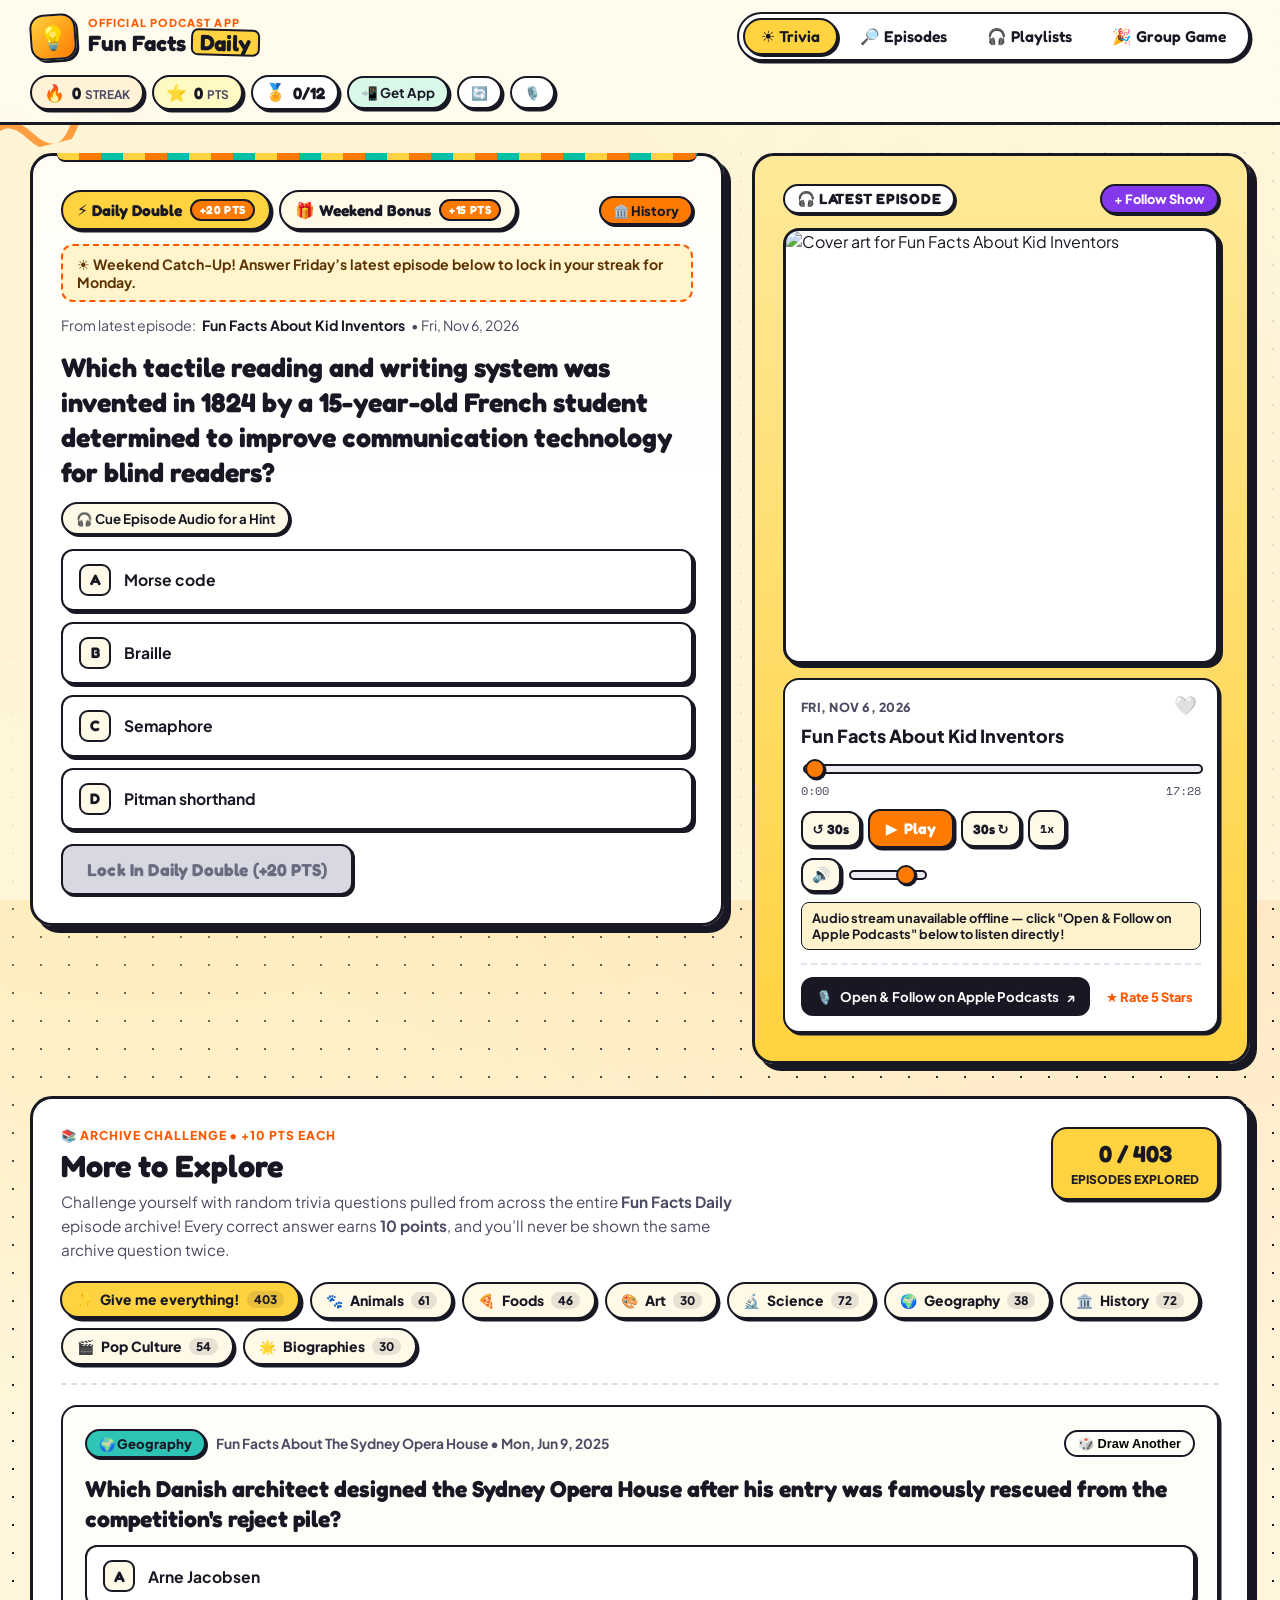
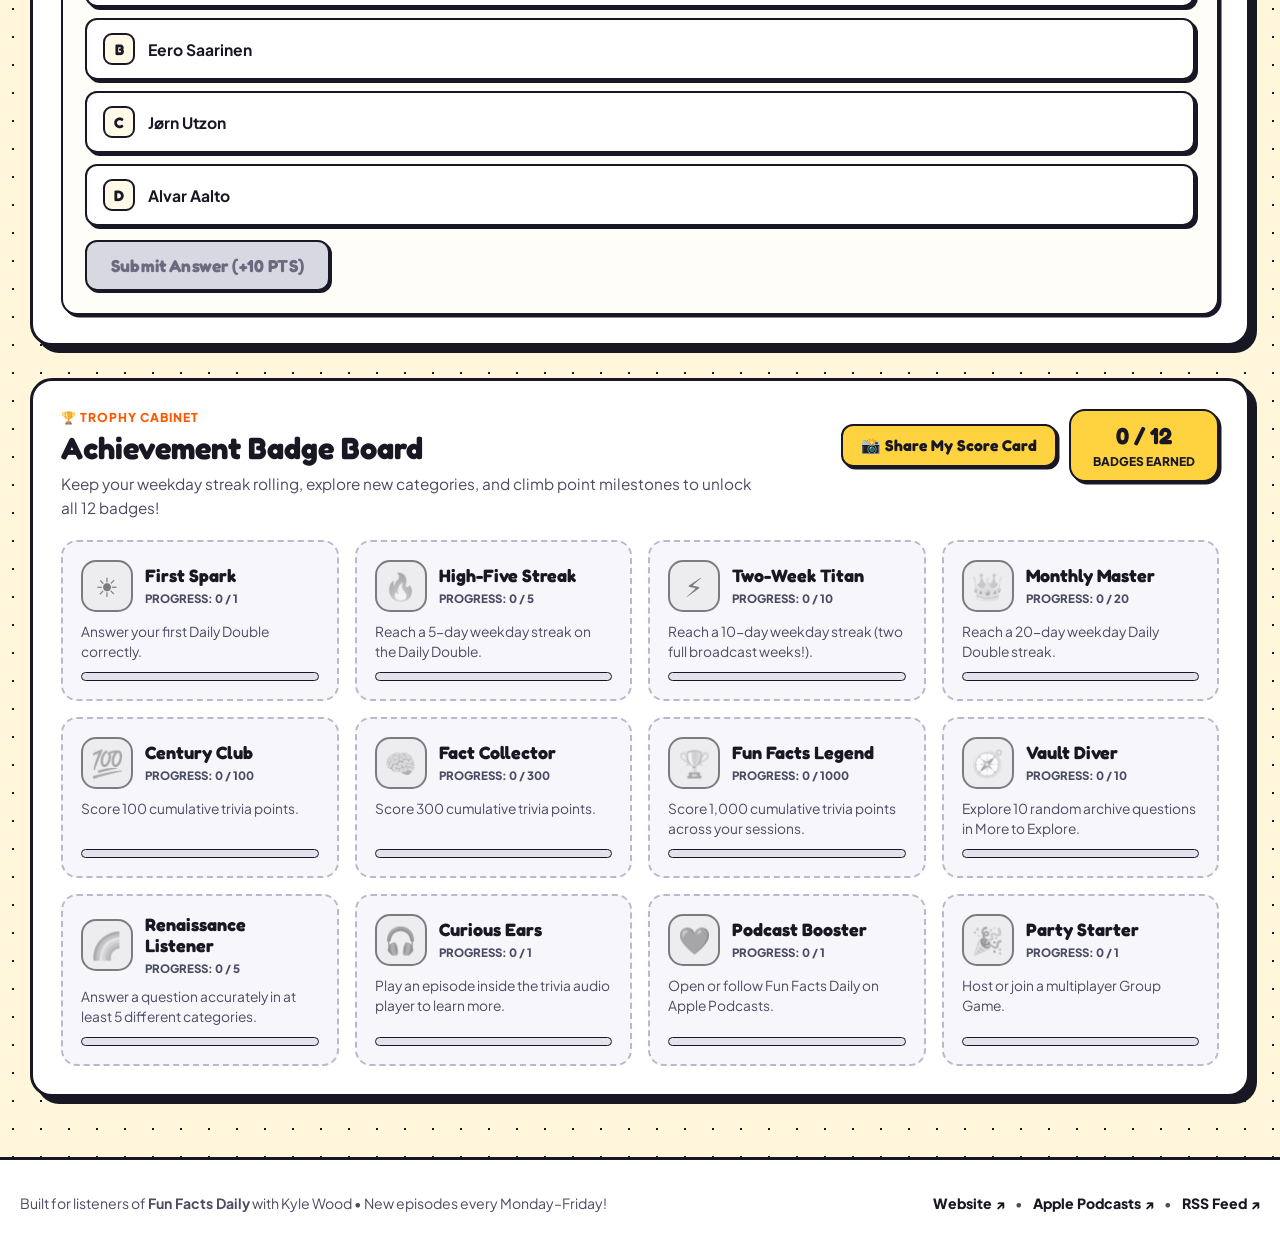
==== public/index.html @ 41176761 "Add files via upload" ====
<!DOCTYPE html>
<html lang="en">
<head>
  <meta charset="UTF-8" />
  <meta name="viewport" content="width=device-width, initial-scale=1.0" />
  <title>Fun Facts Daily — Podcast, Playlists &amp; Trivia Game</title>
  <meta
    name="description"
    content="Play the official Fun Facts Daily trivia game, search 400+ episodes, build custom playlists, share visual score cards, or host a live Group Game!"
  />
  <meta name="theme-color" content="#FFD23F" />
  <meta name="apple-mobile-web-app-capable" content="yes" />
  <meta name="apple-mobile-web-app-status-bar-style" content="default" />
  <meta name="apple-mobile-web-app-title" content="Fun Facts" />
  <link rel="manifest" href="./manifest.webmanifest" />
  <link rel="icon" type="image/svg+xml" href="./icons/icon.svg" />
  <link rel="apple-touch-icon" href="./icons/icon.svg" />
  <link rel="preconnect" href="https://fonts.googleapis.com" />
  <link rel="preconnect" href="https://fonts.gstatic.com" crossorigin />
  <link
    href="https://fonts.googleapis.com/css2?family=Fredoka:wght@500;600;700&family=Plus+Jakarta+Sans:wght@500;600;700;800&family=Space+Mono:wght@700&display=swap"
    rel="stylesheet"
  />
  <link rel="stylesheet" href="./css/styles.css" />
</head>
<body data-mode="solo">
  <!-- Optional Pop-Out Helper when embedded inside a Google Sites iframe -->
  <div class="embed-popout-bar" id="embed-popout-bar" hidden>
    <span>📱 Playing on iPhone/iPad? Open full-screen so your streaks &amp; playlists stay saved permanently!</span>
    <a href="./" target="_blank" rel="noopener" class="embed-popout-btn" id="embed-popout-link">
      ↗ Open Full-Screen App
    </a>
  </div>

  <!-- Decorative Memphis Geometric Background Layer -->
  <div class="memphis-bg" aria-hidden="true">
    <svg class="m-shape m-shape--squiggle" viewBox="0 0 180 48" fill="none">
      <path d="M6 34C22 10 38 10 54 34C70 58 86 58 102 34C118 10 134 10 150 34C160 48 168 48 174 34" stroke="currentColor" stroke-width="8" stroke-linecap="round"/>
    </svg>
    <svg class="m-shape m-shape--triangle" viewBox="0 0 90 80" fill="none">
      <polygon points="45,6 84,74 6,74" fill="currentColor" stroke="#181824" stroke-width="5" stroke-linejoin="round"/>
    </svg>
    <svg class="m-shape m-shape--donut" viewBox="0 0 90 90" fill="none">
      <circle cx="45" cy="45" r="30" stroke="currentColor" stroke-width="14"/>
      <circle cx="45" cy="45" r="37" stroke="#181824" stroke-width="3.5"/>
    </svg>
    <div class="m-shape m-shape--dots"></div>
  </div>

  <!-- Confetti Canvas & Celebration Toast Stack -->
  <canvas id="confetti-canvas" aria-hidden="true"></canvas>
  <div id="toast-stack" class="toast-stack" aria-live="polite"></div>

  <!-- Top Navigation & Persistent Stats Header -->
  <header class="site-header">
    <div class="header-inner">
      <a href="#top" class="brand-logo" id="brand-home-link">
        <div class="brand-badge" aria-hidden="true">💡</div>
        <div class="brand-copy">
          <span class="brand-eyebrow">OFFICIAL PODCAST APP</span>
          <span class="brand-title">Fun Facts <span class="brand-highlight">Daily</span></span>
        </div>
      </a>

      <nav class="mode-switcher" aria-label="App Sections">
        <button type="button" class="mode-btn is-active" id="btn-mode-solo" data-switch-mode="solo">
          ☀️ Trivia
        </button>
        <button type="button" class="mode-btn" id="btn-mode-episodes" data-switch-mode="episodes">
          🔎 Episodes
        </button>
        <button type="button" class="mode-btn" id="btn-mode-playlists" data-switch-mode="playlists">
          🎧 Playlists <span class="nav-mini-count" id="nav-playlist-count" hidden>0</span>
        </button>
        <button type="button" class="mode-btn" id="btn-mode-group" data-switch-mode="group">
          🎉 Group Game
        </button>
      </nav>

      <div class="stats-toolbar">
        <div class="stat-pill stat-pill--streak" id="streak-pill" title="Weekday-safe Daily Double streak (Fri → Mon keeps your streak alive!)">
          <span class="stat-icon" aria-hidden="true">🔥</span>
          <div class="stat-text">
            <span class="stat-val" id="header-streak-val">0</span>
            <span class="stat-lbl hide-sm">Streak</span>
          </div>
        </div>

        <div class="stat-pill stat-pill--score" id="score-pill" title="Cumulative score across all days">
          <span class="stat-icon" aria-hidden="true">⭐</span>
          <div class="stat-text">
            <span class="stat-val" id="header-score-val">0</span>
            <span class="stat-lbl hide-sm">Pts</span>
          </div>
        </div>

        <button type="button" class="stat-pill stat-pill--badges" id="badges-pill" title="View Achievement Badge Board">
          <span class="stat-icon" aria-hidden="true">🏅</span>
          <div class="stat-text">
            <span class="stat-val" id="header-badges-val">0/12</span>
          </div>
        </button>

        <button type="button" class="icon-action-btn icon-action-btn--install" id="btn-install-app" title="Install Fun Facts Daily on your phone or computer">
          📲 <span class="hide-sm">Get App</span>
        </button>

        <button type="button" class="icon-action-btn" id="btn-open-sync" title="Save or transfer your streak, playlists &amp; points across devices">
          🔄
        </button>

        <button type="button" class="icon-action-btn" id="btn-open-studio" title="Host Studio: Inspect &amp; edit episode questions">
          🎙️
        </button>
      </div>
    </div>
  </header>

  <main id="top" class="page-container">
    <!-- ==========================================
         TAB 1: SOLO TRIVIA MODE
         ========================================== -->
    <div id="solo-view" class="view-section">
      <!-- Top Hero Split: Daily Double (Left) + Latest Episode Player (Right) -->
      <section class="hero-grid" aria-label="Daily Double and Latest Episode">
        <!-- LEFT PANE: DAILY DOUBLE -->
        <article class="memphis-card hero-daily-card" id="daily-double-card">
          <div class="card-top-bar">
            <div class="daily-tabs" id="daily-mode-tabs">
              <button type="button" class="daily-tab is-active" id="tab-daily-main">
                ⚡ Daily Double <span class="pts-pill">+20 PTS</span>
              </button>
              <button type="button" class="daily-tab" id="tab-weekend-vault" hidden>
                🎁 Weekend Bonus <span class="pts-pill">+15 PTS</span>
              </button>
            </div>
            <span class="category-tag" id="daily-category-tag">Loading…</span>
          </div>

          <div class="streak-banner" id="daily-streak-banner">
            <span id="daily-streak-msg">New episodes Mon–Fri! Answer correctly to build your streak.</span>
          </div>

          <div class="ep-source-line">
            <span>From latest episode:</span>
            <strong id="daily-ep-title">Loading latest episode…</strong>
            <span class="ep-date-dot" id="daily-ep-date"></span>
          </div>

          <h1 class="trivia-question" id="daily-question-text">
            Loading today’s Daily Double question…
          </h1>

          <div class="hint-row" id="daily-hint-row">
            <button type="button" class="chip-link-btn" id="btn-daily-cue-hint">
              🎧 Cue Episode Audio for a Hint
            </button>
          </div>

          <form id="daily-form" class="options-form">
            <div class="options-list" id="daily-options-list" role="radiogroup" aria-labelledby="daily-question-text"></div>
            <div class="submit-row" id="daily-submit-row">
              <button type="submit" class="primary-cta-btn" id="btn-daily-submit" disabled>
                Lock In Answer
              </button>
            </div>
          </form>

          <!-- Post-Answer Explanation Box -->
          <div class="answer-reveal-box" id="daily-reveal-box" hidden>
            <div class="reveal-banner" id="daily-reveal-banner"></div>
            <p class="reveal-correct-line" id="daily-correct-line"></p>
            <p class="reveal-explanation" id="daily-explanation-text"></p>
            <div class="reveal-actions">
              <button type="button" class="secondary-cta-btn" id="btn-share-daily">
                📸 Share Score Card
              </button>
              <button type="button" class="chip-link-btn" id="btn-play-daily-answer">
                ▶ Hear This Part in the Episode
              </button>
              <button type="button" class="chip-link-btn" id="btn-add-daily-playlist">
                ➕ Save Episode to Playlist
              </button>
              <button type="button" class="secondary-cta-btn" id="btn-try-weekend-bonus" hidden>
                🎁 Play Weekend Bonus (+15 PTS) →
              </button>
            </div>
          </div>
        </article>

        <!-- RIGHT PANE: LATEST EPISODE & CUSTOM AUDIO PLAYER -->
        <aside class="memphis-card hero-player-card" aria-label="Latest Podcast Episode Player">
          <div class="player-pane-header">
            <span class="pane-kicker">🎧 LATEST EPISODE</span>
            <a
              href="https://podcasts.apple.com/us/podcast/fun-facts-daily/id1810507693"
              target="_blank"
              rel="noopener noreferrer"
              class="apple-mini-badge"
              id="top-follow-apple-link"
            >
              + Follow Show
            </a>
          </div>
          <div id="hero-player-mount"></div>
        </aside>
      </section>

      <!-- MIDDLE SECTION: MORE TO EXPLORE (RANDOMIZED ARCHIVES) -->
      <section class="explore-section memphis-card" id="explore-section" aria-labelledby="explore-heading">
        <div class="section-header-row">
          <div>
            <div class="section-eyebrow">📚 ARCHIVE CHALLENGE • +10 PTS EACH</div>
            <h2 class="section-title" id="explore-heading">More to Explore</h2>
            <p class="section-subtitle">
              Challenge yourself with random trivia questions pulled from across the entire
              <strong>Fun Facts Daily</strong> episode archive! Every correct answer earns
              <strong>10 points</strong>, and you’ll never be shown the same archive question twice.
            </p>
          </div>
          <div class="explore-progress-box">
            <span class="explore-count-big" id="explore-progress-count">0 / 0</span>
            <span class="explore-count-lbl">Episodes Explored</span>
          </div>
        </div>

        <!-- Category Filter Bar (Defaults to "Give me everything!") -->
        <div class="category-filter-bar" id="archive-category-bar" role="toolbar" aria-label="Filter archive questions by topic"></div>

        <!-- Archive Question Play Area -->
        <div class="archive-stage" id="archive-stage">
          <div class="archive-card-meta">
            <span class="category-tag" id="archive-category-tag">Topic</span>
            <span class="archive-ep-origin" id="archive-ep-origin">Episode Archive</span>
            <button type="button" class="text-shuffle-btn" id="btn-archive-shuffle" title="Draw a different unseen question">
              🎲 Draw Another
            </button>
          </div>

          <h3 class="trivia-question trivia-question--archive" id="archive-question-text">
            Loading archive trivia…
          </h3>

          <form id="archive-form" class="options-form">
            <div class="options-list" id="archive-options-list" role="radiogroup" aria-labelledby="archive-question-text"></div>
            <div class="submit-row" id="archive-submit-row">
              <button type="submit" class="primary-cta-btn" id="btn-archive-submit" disabled>
                Submit Answer (+10 PTS)
              </button>
            </div>
          </form>

          <!-- Post-Answer Explanation + Cued Episode Player -->
          <div class="answer-reveal-box" id="archive-reveal-box" hidden>
            <div class="reveal-banner" id="archive-reveal-banner"></div>
            <p class="reveal-correct-line" id="archive-correct-line"></p>
            <p class="reveal-explanation" id="archive-explanation-text"></p>

            <div class="archive-listen-callout">
              <div class="listen-callout-header">
                <span class="listen-spark">🎧</span>
                <div>
                  <strong>Want to learn even more? Listen to the episode!</strong>
                  <p id="archive-cue-note">
                    We’ve cued the player right to the section where this trivia answer is explained.
                  </p>
                </div>
              </div>
              <div id="archive-player-mount"></div>
            </div>

            <div class="reveal-actions reveal-actions--next">
              <button type="button" class="chip-link-btn" id="btn-add-archive-playlist">
                ➕ Save Episode to Playlist
              </button>
              <button type="button" class="primary-cta-btn" id="btn-next-archive">
                Next Random Question →
              </button>
            </div>
          </div>
        </div>

        <!-- Category Completed State -->
        <div class="archive-complete-box" id="archive-complete-box" hidden>
          <div class="complete-emoji">🎉</div>
          <h3 id="archive-complete-title">You explored every question in this topic!</h3>
          <p id="archive-complete-desc">Switch back to "Give me everything!" or pick another category to keep racking up points.</p>
          <div class="reveal-actions" style="justify-content:center">
            <button type="button" class="primary-cta-btn" id="btn-reset-filter-all">
              ✨ Give Me Everything!
            </button>
          </div>
        </div>
      </section>

      <!-- BOTTOM SECTION: ACHIEVEMENT BADGE BOARD -->
      <section class="badges-section memphis-card" id="badges-section" aria-labelledby="badges-heading">
        <div class="section-header-row">
          <div>
            <div class="section-eyebrow">🏆 TROPHY CABINET</div>
            <h2 class="section-title" id="badges-heading">Achievement Badge Board</h2>
            <p class="section-subtitle">
              Keep your weekday streak rolling, explore new categories, and climb point milestones to unlock all 12 badges!
            </p>
          </div>
          <div class="badge-header-actions">
            <button type="button" class="secondary-cta-btn" id="btn-share-overall-card">
              📸 Share My Score Card
            </button>
            <div class="explore-progress-box">
              <span class="explore-count-big" id="badges-unlocked-summary">0 / 12</span>
              <span class="explore-count-lbl">Badges Earned</span>
            </div>
          </div>
        </div>

        <div class="badges-grid" id="badges-grid"></div>
      </section>
    </div>

    <!-- ==========================================
         TAB 2: EPISODE SEARCH & DISCOVERY HUB
         ========================================== -->
    <div id="episodes-view" class="view-section" hidden>
      <!-- Active Library Audio Player -->
      <section class="memphis-card library-player-banner">
        <div class="player-pane-header">
          <span class="pane-kicker">📻 EPISODE PLAYER</span>
          <button type="button" class="chip-link-btn" id="btn-surprise-episode">
            🎲 Play a Surprise Episode!
          </button>
        </div>
        <div id="library-player-mount"></div>
      </section>

      <!-- Search & Filter Controls -->
      <section class="memphis-card" aria-labelledby="episodes-hub-heading">
        <div class="section-header-row">
          <div>
            <div class="section-eyebrow">🔎 FULL PODCAST CATALOG</div>
            <h2 class="section-title" id="episodes-hub-heading">Find &amp; Listen to Episodes</h2>
            <p class="section-subtitle">
              Search over 400 episodes by keyword, filter by favorite topics, heart episodes you love, build playlists, or jump straight to an episode’s trivia challenge!
            </p>
          </div>
          <div class="explore-progress-box">
            <span class="explore-count-big" id="episodes-match-count">404</span>
            <span class="explore-count-lbl">Matching Episodes</span>
          </div>
        </div>

        <div class="episodes-search-controls">
          <input
            type="search"
            id="episodes-search-input"
            class="memphis-input"
            placeholder="Search episodes (e.g. Sharks, Pizza, Space, Da Vinci, Bears, Inventors)…"
            aria-label="Search episodes"
          />
          <select id="episodes-sort-select" class="memphis-input episodes-sort-select" aria-label="Sort episodes">
            <option value="newest">Newest First</option>
            <option value="oldest">Oldest First</option>
            <option value="shortest">Shortest First</option>
          </select>
        </div>

        <div class="episodes-status-bar" id="episodes-status-bar">
          <button type="button" class="seg-pill is-active" data-ep-status="all">📚 All Episodes</button>
          <button type="button" class="seg-pill" data-ep-status="favorites">❤️ Favorites</button>
          <button type="button" class="seg-pill" data-ep-status="unheard">✨ Unheard</button>
          <button type="button" class="seg-pill" data-ep-status="listened">✓ Listened</button>
        </div>

        <div class="category-filter-bar" id="episodes-category-bar" role="toolbar" aria-label="Filter episodes by topic"></div>

        <div class="episodes-catalog-grid" id="episodes-catalog-grid"></div>

        <div class="reveal-actions" style="justify-content:center;margin-top:22px" id="episodes-load-more-wrap">
          <button type="button" class="secondary-cta-btn" id="btn-episodes-load-more">
            Load More Episodes ↓
          </button>
        </div>
      </section>
    </div>

    <!-- ==========================================
         TAB 3: FAVORITES & CUSTOM PLAYLISTS
         ========================================== -->
    <div id="playlists-view" class="view-section" hidden>
      <div class="playlists-layout">
        <!-- Left Sidebar: My Collections + Create Playlist -->
        <aside class="memphis-card playlists-sidebar">
          <div class="section-eyebrow">🎧 YOUR COLLECTIONS</div>
          <h2 class="section-title" style="font-size:1.55rem">My Playlists</h2>
          <p class="section-subtitle" style="margin-bottom:16px">
            Build road-trip mixes, classroom packs, or bedtime queues—and play them back-to-back automatically!
          </p>

          <div class="playlist-selector-list" id="playlist-selector-list"></div>

          <hr class="memphis-divider" />

          <form id="create-playlist-form" class="group-form" style="margin-top:0">
            <label class="field-label" for="new-playlist-name">Create a New Playlist</label>
            <input
              type="text"
              id="new-playlist-name"
              class="memphis-input"
              placeholder="e.g. Family Road Trip, Kids Science…"
              maxlength="38"
              required
            />
            <div class="playlist-icon-row" id="new-playlist-icons"></div>
            <button type="submit" class="primary-cta-btn primary-cta-btn--full">
              ➕ Create Playlist
            </button>
          </form>

          <hr class="memphis-divider" />

          <span class="field-label" style="margin-bottom:8px">⚡ 1-Click Starter Packs</span>
          <div class="starter-packs-col">
            <button type="button" class="chip-link-btn" data-starter-pack="Animals">🐾 5 Animal Favorites</button>
            <button type="button" class="chip-link-btn" data-starter-pack="Science">🔬 5 Science Wonders</button>
            <button type="button" class="chip-link-btn" data-starter-pack="History">🏛️ 5 History Gems</button>
          </div>
        </aside>

        <!-- Right Stage: Active Playlist Queue & Continuous Player -->
        <section class="memphis-card playlists-main-stage">
          <div class="playlist-stage-header" id="playlist-stage-header"></div>

          <div class="playlist-player-box" id="playlist-player-box">
            <div id="playlist-player-mount"></div>
          </div>

          <div class="playlist-tracks-list" id="playlist-tracks-list"></div>
        </section>
      </div>
    </div>

    <!-- ==========================================
         TAB 4: GROUP GAME MODE (KAHOOT + SELF-PACED)
         ========================================== -->
    <div id="group-view" class="view-section" hidden>
      <!-- 1) GROUP ENTRY HUB -->
      <section class="group-hub-grid" id="group-screen-entry">
        <!-- Player Join Card -->
        <div class="memphis-card group-entry-card">
          <div class="section-eyebrow">📱 PLAYER CONTROLLER</div>
          <h2 class="section-title">Join a Group Game</h2>
          <p class="section-subtitle">
            Enter your host’s game code, pick a fun avatar, and compete for the top spot on the scoreboard!
          </p>

          <form id="group-join-form" class="group-form">
            <label class="field-label" for="join-code-input">Game Code</label>
            <input
              type="text"
              id="join-code-input"
              class="memphis-input memphis-input--code"
              placeholder="E.G. K7M4P9"
              maxlength="10"
              autocomplete="off"
              required
            />

            <label class="field-label" for="join-name-input">Your Display Name</label>
            <input
              type="text"
              id="join-name-input"
              class="memphis-input"
              placeholder="Enter your nickname…"
              maxlength="22"
              required
            />

            <span class="field-label">Choose Your Avatar</span>
            <div class="avatar-picker-grid" id="join-avatar-grid" role="radiogroup" aria-label="Choose an avatar"></div>

            <div class="form-error-msg" id="join-error-msg" hidden></div>

            <button type="submit" class="primary-cta-btn primary-cta-btn--full">
              🚀 Join Game Room
            </button>
          </form>
        </div>

        <!-- Host Launch Card -->
        <div class="memphis-card group-entry-card group-entry-card--host">
          <div class="section-eyebrow">🎙️ GAME HOST</div>
          <h2 class="section-title">Host a Group Game</h2>
          <p class="section-subtitle">
            Run a live Kahoot-style trivia night on a shared screen, or create a 1-day or 1-week challenge code with an instant QR code for classrooms, friends, or family!
          </p>

          <ul class="host-perks-list">
            <li>🎯 Choose your favorite topics &amp; number of questions</li>
            <li>🔑 Pick a custom unique code or generate a 6-digit code</li>
            <li>📲 Instant scannable QR code for phones &amp; tablets</li>
            <li>⏱️ Active for 1 Hour, 1 Day, or 1 Week (auto-expires for reuse!)</li>
          </ul>

          <button type="button" class="primary-cta-btn primary-cta-btn--full" id="btn-go-host-setup">
            ✨ Set Up a Game as Host →
          </button>
        </div>
      </section>

      <!-- 2) HOST CONFIGURATION SCREEN -->
      <section class="memphis-card group-setup-card" id="group-screen-host-setup" hidden>
        <div class="setup-top-row">
          <div>
            <div class="section-eyebrow">🎛️ HOST GAME BUILDER</div>
            <h2 class="section-title">Configure Your Group Game</h2>
          </div>
          <button type="button" class="secondary-cta-btn" data-group-back="entry">
            ← Back
          </button>
        </div>

        <form id="host-create-form" class="host-setup-grid">
          <div class="setup-block">
            <h3 class="setup-step-title">1. Narrow Question Topics</h3>
            <p class="setup-step-hint">Leave "All Topics" active or select specific focus areas (<span id="host-pool-count">404</span> matching questions available).</p>
            <div class="host-topics-grid" id="host-topics-grid"></div>

            <label class="field-label" for="host-qcount-pills" style="margin-top:1rem">Number of Questions</label>
            <div class="segmented-pills" id="host-qcount-pills">
              <button type="button" class="seg-pill" data-qcount="5">5 Quick</button>
              <button type="button" class="seg-pill is-active" data-qcount="10">10 Classic</button>
              <button type="button" class="seg-pill" data-qcount="15">15 Deep</button>
              <button type="button" class="seg-pill" data-qcount="20">20 Marathon</button>
            </div>
          </div>

          <div class="setup-block">
            <h3 class="setup-step-title">2. Pacing &amp; Code Expiration</h3>

            <span class="field-label">How will players play?</span>
            <div class="pacing-cards" id="host-pacing-cards">
              <button type="button" class="pacing-option is-active" data-pacing="live">
                <strong>📺 Live Kahoot Style</strong>
                <span>Host controls each question on a shared screen while players answer on their devices.</span>
              </button>
              <button type="button" class="pacing-option" data-pacing="self_paced">
                <strong>🏁 Self-Paced Leaderboard</strong>
                <span>Players complete your question set anytime before the code expires—ideal for 1-day or 1-week codes!</span>
              </button>
            </div>

            <label class="checkbox-row" id="host-speed-timer-wrap">
              <input type="checkbox" id="host-speed-timer" checked />
              <span>Award speed bonus points (up to +50 pts for fast answers in Live Mode)</span>
            </label>

            <span class="field-label" style="margin-top:1rem">Keep Game Code Active For</span>
            <div class="segmented-pills" id="host-duration-pills">
              <button type="button" class="seg-pill is-active" data-duration="1h">1 Hour</button>
              <button type="button" class="seg-pill" data-duration="1d">1 Day</button>
              <button type="button" class="seg-pill" data-duration="1w">1 Week</button>
            </div>
            <p class="setup-micro-note">
              Once this time expires, the code automatically deactivates so another host can reuse it on another day.
            </p>

            <h3 class="setup-step-title" style="margin-top:1.25rem">3. Unique Game Code</h3>
            <div class="code-builder-row">
              <input
                type="text"
                id="host-code-input"
                class="memphis-input memphis-input--code"
                maxlength="8"
                autocomplete="off"
                required
              />
              <button type="button" class="secondary-cta-btn" id="btn-random-code">
                🎲 Random 6-Char
              </button>
            </div>
            <div class="code-validation-status" id="host-code-status">Checking code availability…</div>

            <div class="form-error-msg" id="host-create-error" hidden></div>

            <button type="submit" class="primary-cta-btn primary-cta-btn--full" id="btn-launch-room" style="margin-top:1rem">
              🎉 Launch Game &amp; Generate QR Code
            </button>
          </div>
        </form>
      </section>

      <!-- 3) HOST LIVE ROOM / LOBBY / KAHOOT SCREEN -->
      <section class="memphis-card group-room-card" id="group-screen-host-room" hidden>
        <div class="room-topbar">
          <div class="room-code-cluster">
            <span class="room-lbl">GAME CODE:</span>
            <span class="room-code-badge" id="host-room-code-display">------</span>
            <span class="room-expiry-pill" id="host-room-expiry">1h left</span>
          </div>
          <div class="room-top-actions">
            <button type="button" class="chip-link-btn" id="btn-copy-join-link">
              🔗 Copy Join Link
            </button>
            <button type="button" class="chip-link-btn" id="btn-open-test-player" title="Open a player view in a new tab to test multiplayer right away">
              📱 Open Player Window
            </button>
            <button type="button" class="chip-link-btn chip-link-btn--danger" id="btn-end-host-room">
              ✕ End Game
            </button>
          </div>
        </div>

        <div id="host-stage-mount"></div>
      </section>

      <!-- 4) PLAYER DEVICE CONTROLLER SCREEN -->
      <section class="memphis-card group-room-card" id="group-screen-player-room" hidden>
        <div class="room-topbar">
          <div class="player-identity-pill" id="player-identity-pill"></div>
          <div class="room-top-actions">
            <span class="room-code-badge room-code-badge--sm" id="player-room-code-display">------</span>
            <span class="pts-pill" id="player-score-pill">0 PTS</span>
            <button type="button" class="chip-link-btn" id="btn-leave-player-room">
              Leave
            </button>
          </div>
        </div>

        <div id="player-stage-mount"></div>
      </section>
    </div>
  </main>

  <footer class="site-footer">
    <div class="footer-inner">
      <p>
        Built for listeners of <strong>Fun Facts Daily</strong> with Kyle Wood • New episodes every Monday–Friday!
      </p>
      <div class="footer-links">
        <a href="https://www.funfactsdailypod.com" target="_blank" rel="noopener noreferrer">
          Website ↗
        </a>
        <span>•</span>
        <a href="https://podcasts.apple.com/us/podcast/fun-facts-daily/id1810507693" target="_blank" rel="noopener noreferrer">
          Apple Podcasts ↗
        </a>
        <span>•</span>
        <a href="https://feeds.megaphone.fm/ARML3789803370" target="_blank" rel="noopener noreferrer">
          RSS Feed ↗
        </a>
      </div>
    </div>
  </footer>

  <!-- ==========================================
       MODAL 1: VISUAL SOCIAL MEDIA SCORE CARD
       ========================================== -->
  <div class="modal-backdrop" id="scorecard-modal" hidden>
    <div class="memphis-card modal-dialog" role="dialog" aria-modal="true" aria-labelledby="scorecard-modal-title">
      <div class="modal-header">
        <h2 id="scorecard-modal-title">📸 Share Your Score Card</h2>
        <button type="button" class="modal-close-btn" data-close-modal="scorecard-modal" aria-label="Close">✕</button>
      </div>
      <p class="modal-desc">
        Share your spoiler-free score card to Instagram, Messages, Facebook, X, or Threads to challenge friends!
      </p>

      <div class="scorecard-preview-wrap">
        <canvas id="scorecard-canvas" width="1080" height="1080"></canvas>
      </div>

      <div class="reveal-actions" style="justify-content:center;margin-top:16px">
        <button type="button" class="primary-cta-btn" id="btn-native-share-card">
          📲 Share Image
        </button>
        <button type="button" class="secondary-cta-btn" id="btn-download-card-png">
          ⬇ Download PNG
        </button>
        <button type="button" class="chip-link-btn" id="btn-copy-card-caption">
          📋 Copy Text
        </button>
      </div>
    </div>
  </div>

  <!-- ==========================================
       MODAL 2: ADD EPISODE TO PLAYLIST PICKER
       ========================================== -->
  <div class="modal-backdrop" id="playlist-picker-modal" hidden>
    <div class="memphis-card modal-dialog" role="dialog" aria-modal="true" aria-labelledby="pl-picker-title">
      <div class="modal-header">
        <h2 id="pl-picker-title">➕ Save Episode to Playlist</h2>
        <button type="button" class="modal-close-btn" data-close-modal="playlist-picker-modal" aria-label="Close">✕</button>
      </div>
      <p class="modal-desc" id="pl-picker-ep-label">Choose a playlist below or create a brand-new one:</p>

      <div class="playlist-picker-list" id="playlist-picker-list"></div>

      <hr class="memphis-divider" />

      <form id="quick-create-playlist-form" class="code-builder-row">
        <input
          type="text"
          id="quick-playlist-name"
          class="memphis-input"
          placeholder="New playlist name (e.g. Road Trip)…"
          maxlength="38"
          required
        />
        <button type="submit" class="primary-cta-btn">Create &amp; Add</button>
      </form>
    </div>
  </div>

  <!-- ==========================================
       MODAL 3: INSTALL MOBILE APP (PWA GUIDE)
       ========================================== -->
  <div class="modal-backdrop" id="install-app-modal" hidden>
    <div class="memphis-card modal-dialog" role="dialog" aria-modal="true" aria-labelledby="install-modal-title">
      <div class="modal-header">
        <h2 id="install-modal-title">📲 Install the Fun Facts Daily App</h2>
        <button type="button" class="modal-close-btn" data-close-modal="install-app-modal" aria-label="Close">✕</button>
      </div>
      <p class="modal-desc">
        Add <strong>Fun Facts Daily</strong> straight to your Home Screen for 1-tap access to daily trivia, lock-screen episode playback, and your saved playlists—100% free, no App Store download required!
      </p>

      <div id="native-pwa-install-wrap" hidden style="margin-bottom:16px">
        <button type="button" class="primary-cta-btn primary-cta-btn--full" id="btn-trigger-native-pwa">
          ✨ Install App Now (1 Click)
        </button>
      </div>

      <div class="install-steps-box">
        <h3>🍏 On iPhone or iPad (Safari):</h3>
        <ol>
          <li>Tap the <strong>Share</strong> icon <code>[↑]</code> at the bottom of Safari.</li>
          <li>Scroll down and tap <strong>Add to Home Screen</strong>.</li>
          <li>Tap <strong>Add</strong>—the sunny Fun Facts Daily icon appears right alongside your apps!</li>
        </ol>
        <h3>🤖 On Android (Chrome):</h3>
        <ol>
          <li>Tap the <strong>⋮ Menu</strong> in the top-right corner of Chrome.</li>
          <li>Tap <strong>Add to Home screen</strong> or <strong>Install app</strong>.</li>
        </ol>
      </div>
    </div>
  </div>

  <!-- ==========================================
       MODAL 4: SYNC / TRANSFER STREAK & PLAYLISTS
       ========================================== -->
  <div class="modal-backdrop" id="sync-modal" hidden>
    <div class="memphis-card modal-dialog" role="dialog" aria-modal="true" aria-labelledby="sync-modal-title">
      <div class="modal-header">
        <h2 id="sync-modal-title">🔄 Save or Transfer Your Progress</h2>
        <button type="button" class="modal-close-btn" data-close-modal="sync-modal" aria-label="Close">✕</button>
      </div>
      <p class="modal-desc">
        Your streak, cumulative score, badges, favorites, playlists, and seen archive questions save automatically in this browser.
        Switching devices? Copy your portable Sync Code below and paste it on your phone or tablet!
      </p>

      <label class="field-label" for="sync-export-box">Your Current Backup Code</label>
      <div class="code-builder-row">
        <input type="text" id="sync-export-box" class="memphis-input" readonly />
        <button type="button" class="secondary-cta-btn" id="btn-copy-sync-code">Copy Code</button>
      </div>

      <hr class="memphis-divider" />

      <label class="field-label" for="sync-import-box">Restore From Backup Code</label>
      <div class="code-builder-row">
        <input type="text" id="sync-import-box" class="memphis-input" placeholder="Paste FFD1-… backup code here" />
        <button type="button" class="primary-cta-btn" id="btn-apply-sync-code">Restore</button>
      </div>
      <div class="form-error-msg" id="sync-status-msg" hidden></div>
    </div>
  </div>

  <!-- ==========================================
       MODAL 5: HOST STUDIO (QUESTION & FEED INSPECTOR)
       ========================================== -->
  <div class="modal-backdrop" id="studio-modal" hidden>
    <div class="memphis-card modal-dialog modal-dialog--wide" role="dialog" aria-modal="true" aria-labelledby="studio-modal-title">
      <div class="modal-header">
        <h2 id="studio-modal-title">🎙️ Host Studio &amp; Feed Monitor</h2>
        <button type="button" class="modal-close-btn" data-close-modal="studio-modal" aria-label="Close">✕</button>
      </div>
      <p class="modal-desc">
        Automated RSS Agent monitors <code>feeds.megaphone.fm/ARML3789803370</code> every weekday (Mon–Fri) to add new episodes automatically.
        Currently loaded: <strong id="studio-ep-count">0</strong> episodes. Search any episode below to preview or fine-tune its trivia question or audio cue timestamp!
      </p>

      <div class="code-builder-row">
        <input type="search" id="studio-search-input" class="memphis-input" placeholder="Search episode title or question (e.g. Horses, Kid Inventors, Bears)…" />
        <button type="button" class="secondary-cta-btn" id="btn-export-questions-json" title="Download updated questions.json with your edits">
          ⬇ Export JSON
        </button>
      </div>

      <div class="studio-results-list" id="studio-results-list"></div>

      <form id="studio-edit-form" class="studio-edit-pane" hidden>
        <h3 id="studio-edit-ep-title">Edit Question</h3>
        <div class="studio-two-col">
          <div>
            <label class="field-label" for="studio-q-category">Category</label>
            <select id="studio-q-category" class="memphis-input"></select>
          </div>
          <div>
            <label class="field-label" for="studio-q-cue">Answer Timestamp Cue (Seconds)</label>
            <input type="number" id="studio-q-cue" class="memphis-input" min="0" max="3600" />
          </div>
        </div>

        <label class="field-label" for="studio-q-text">Question</label>
        <input type="text" id="studio-q-text" class="memphis-input" required />

        <div class="studio-two-col">
          <div>
            <label class="field-label" for="studio-opt-0">Option A</label>
            <input type="text" id="studio-opt-0" class="memphis-input" required />
          </div>
          <div>
            <label class="field-label" for="studio-opt-1">Option B</label>
            <input type="text" id="studio-opt-1" class="memphis-input" required />
          </div>
          <div>
            <label class="field-label" for="studio-opt-2">Option C</label>
            <input type="text" id="studio-opt-2" class="memphis-input" required />
          </div>
          <div>
            <label class="field-label" for="studio-opt-3">Option D</label>
            <input type="text" id="studio-opt-3" class="memphis-input" required />
          </div>
        </div>

        <label class="field-label" for="studio-q-correct">Correct Option</label>
        <select id="studio-q-correct" class="memphis-input">
          <option value="0">Option A</option>
          <option value="1">Option B</option>
          <option value="2">Option C</option>
          <option value="3">Option D</option>
        </select>

        <label class="field-label" for="studio-q-exp">Explanation (2–3 sentences)</label>
        <textarea id="studio-q-exp" class="memphis-input" rows="3" required></textarea>

        <div class="reveal-actions">
          <button type="submit" class="primary-cta-btn">💾 Save Changes</button>
        </div>
      </form>
    </div>
  </div>

  <script type="module" src="./js/app.js"></script>
</body>
</html>
---- public/css/styles.css ----
/* ==========================================================================
   FUN FACTS DAILY — MEMPHIS DESIGN & WARM YELLOW/ORANGE PODCAST THEME
   ========================================================================== */

:root {
  --ink: #181824;
  --ink-muted: #4b4b63;
  --surface: #ffffff;
  --surface-soft: #fff9e8;
  --bg-canvas: #fff6dc;
  --bg-glow: #ffe49c;

  --brand-yellow: #ffd23f;
  --brand-yellow-deep: #ffbe0b;
  --brand-orange: #ff7a00;
  --brand-orange-deep: #ff5800;
  --accent-pop: #00bfa6;
  --accent-secondary: #ff4d6d;
  --accent-sky: #3a86ff;
  --accent-violet: #9b5de5;

  --success-bg: #d8f8e8;
  --success-accent: #00a870;
  --wrong-bg: #ffe3e8;
  --wrong-accent: #e63956;

  --border-thick: 3px solid var(--ink);
  --border-med: 2.5px solid var(--ink);
  --shadow-lg: 7px 7px 0px var(--ink);
  --shadow-md: 4px 4px 0px var(--ink);
  --shadow-sm: 2.5px 2.5px 0px var(--ink);

  --radius-xl: 22px;
  --radius-lg: 16px;
  --radius-md: 12px;
  --radius-pill: 999px;

  --font-display: 'Fredoka', system-ui, -apple-system, sans-serif;
  --font-body: 'Plus Jakarta Sans', system-ui, -apple-system, sans-serif;
  --font-mono: 'Space Mono', ui-monospace, monospace;
}

/* Shifted Memphis Party Palette when entering Group Game Mode */
body[data-mode='group'] {
  --bg-canvas: #ffefe8;
  --bg-glow: #ffd6cc;
  --surface-soft: #fff3f8;
  --brand-yellow: #ffd166;
  --brand-orange: #ff5938;
  --brand-orange-deep: #e83f6f;
  --accent-pop: #8338ec;
  --accent-secondary: #00bbf9;
}

*,
*::before,
*::after {
  box-sizing: border-box;
}

[hidden] {
  display: none !important;
}

html {
  scroll-behavior: smooth;
}

body {
  margin: 0;
  min-height: 100vh;
  font-family: var(--font-body);
  color: var(--ink);
  background-color: var(--bg-canvas);
  background-image:
    radial-gradient(circle at 12% 10%, var(--bg-glow) 0%, transparent 42%),
    radial-gradient(circle at 88% 22%, rgba(255, 122, 0, 0.16) 0%, transparent 36%),
    radial-gradient(var(--ink) 1px, transparent 1px);
  background-size: 100% 100%, 100% 100%, 28px 28px;
  background-position: 0 0, 0 0, -1px -1px;
  background-blend-mode: normal;
  transition: background-color 0.35s ease;
  overflow-x: hidden;
}

/* Soften polka-dot pattern subtly */
body::before {
  content: '';
  position: fixed;
  inset: 0;
  background: var(--bg-canvas);
  opacity: 0.87;
  z-index: -2;
  pointer-events: none;
  transition: background-color 0.35s ease;
}

/* Memphis Decorative Floating Shapes */
.memphis-bg {
  position: fixed;
  inset: 0;
  z-index: -1;
  pointer-events: none;
  overflow: hidden;
}

.m-shape {
  position: absolute;
  opacity: 0.7;
}

.m-shape--squiggle {
  top: 96px;
  left: -24px;
  width: 170px;
  color: var(--brand-orange);
  transform: rotate(-14deg);
}

.m-shape--triangle {
  top: 150px;
  right: 2.5%;
  width: 74px;
  color: var(--brand-yellow);
  transform: rotate(16deg);
}

.m-shape--donut {
  bottom: 8%;
  left: 2.5%;
  width: 82px;
  color: var(--accent-pop);
}

.m-shape--dots {
  bottom: 14%;
  right: 2%;
  width: 110px;
  height: 110px;
  background-image: radial-gradient(var(--brand-orange) 3px, transparent 3px);
  background-size: 18px 18px;
  transform: rotate(10deg);
}

/* Confetti Overlay */
#confetti-canvas {
  position: fixed;
  inset: 0;
  width: 100%;
  height: 100%;
  pointer-events: none;
  z-index: 1200;
}

/* Toast Notifications */
.toast-stack {
  position: fixed;
  bottom: 22px;
  right: 22px;
  z-index: 1300;
  display: flex;
  flex-direction: column;
  gap: 10px;
  max-width: 360px;
}

.memphis-toast {
  background: var(--brand-yellow);
  color: var(--ink);
  border: var(--border-med);
  border-radius: var(--radius-md);
  box-shadow: var(--shadow-md);
  padding: 12px 16px;
  font-weight: 700;
  font-size: 0.94rem;
  display: flex;
  align-items: center;
  gap: 10px;
  animation: popIn 0.26s cubic-bezier(0.2, 1.3, 0.4, 1);
}

@keyframes popIn {
  from {
    opacity: 0;
    transform: translateY(14px) scale(0.94);
  }
  to {
    opacity: 1;
    transform: translateY(0) scale(1);
  }
}

/* ==========================================================================
   SITE HEADER & NAVIGATION
   ========================================================================== */

.site-header {
  position: sticky;
  top: 0;
  z-index: 100;
  background: rgba(255, 251, 238, 0.94);
  backdrop-filter: blur(10px);
  border-bottom: var(--border-thick);
}

body[data-mode='group'] .site-header {
  background: rgba(255, 242, 238, 0.95);
}

.header-inner {
  max-width: 1260px;
  margin: 0 auto;
  padding: 12px 20px;
  display: flex;
  align-items: center;
  justify-content: space-between;
  gap: 14px;
  flex-wrap: wrap;
}

.brand-logo {
  display: flex;
  align-items: center;
  gap: 12px;
  text-decoration: none;
  color: var(--ink);
}

.brand-badge {
  width: 46px;
  height: 46px;
  border-radius: 14px;
  background: linear-gradient(135deg, var(--brand-yellow) 0%, var(--brand-orange) 100%);
  border: var(--border-med);
  box-shadow: var(--shadow-sm);
  display: grid;
  place-items: center;
  font-size: 1.45rem;
  transform: rotate(-4deg);
}

.brand-copy {
  display: flex;
  flex-direction: column;
}

.brand-eyebrow {
  font-size: 0.68rem;
  font-weight: 800;
  letter-spacing: 0.1em;
  color: var(--brand-orange-deep);
}

.brand-title {
  font-family: var(--font-display);
  font-size: 1.38rem;
  font-weight: 700;
  line-height: 1.05;
}

.brand-highlight {
  background: var(--brand-yellow);
  padding: 0 7px;
  border-radius: 7px;
  border: 2px solid var(--ink);
  display: inline-block;
  transform: rotate(1.5deg);
}

/* Mode Switcher */
.mode-switcher {
  display: inline-flex;
  background: var(--surface);
  border: var(--border-med);
  border-radius: var(--radius-pill);
  padding: 4px;
  box-shadow: var(--shadow-sm);
  gap: 4px;
}

.mode-btn {
  border: 2px solid transparent;
  background: transparent;
  color: var(--ink);
  font-family: var(--font-display);
  font-size: 0.98rem;
  font-weight: 600;
  padding: 7px 16px;
  border-radius: var(--radius-pill);
  cursor: pointer;
  transition: all 0.18s ease;
}

.mode-btn:hover {
  background: var(--surface-soft);
}

.mode-btn.is-active {
  background: var(--brand-yellow);
  border-color: var(--ink);
  box-shadow: 2px 2px 0 var(--ink);
}

body[data-mode='group'] .mode-btn.is-active {
  background: var(--brand-orange);
  color: #fff;
}

/* Stats Toolbar */
.stats-toolbar {
  display: flex;
  align-items: center;
  gap: 8px;
  flex-wrap: wrap;
}

.stat-pill {
  display: inline-flex;
  align-items: center;
  gap: 7px;
  background: var(--surface);
  border: var(--border-med);
  border-radius: var(--radius-pill);
  padding: 5px 12px;
  box-shadow: var(--shadow-sm);
  text-decoration: none;
  color: var(--ink);
}

.stat-pill--streak {
  background: #fff2d6;
}

.stat-pill--score {
  background: #fff9c4;
}

.stat-pill--badges:hover {
  transform: translate(-1px, -1px);
  background: var(--brand-yellow);
}

.stat-icon {
  font-size: 1.05rem;
}

.stat-text {
  display: flex;
  align-items: baseline;
  gap: 4px;
}

.stat-val {
  font-family: var(--font-display);
  font-weight: 700;
  font-size: 1.02rem;
}

.stat-lbl {
  font-size: 0.74rem;
  font-weight: 700;
  color: var(--ink-muted);
  text-transform: uppercase;
}

.icon-action-btn {
  background: var(--surface);
  border: var(--border-med);
  border-radius: var(--radius-pill);
  padding: 6px 12px;
  font-family: var(--font-body);
  font-weight: 700;
  font-size: 0.84rem;
  cursor: pointer;
  box-shadow: var(--shadow-sm);
  color: var(--ink);
  transition: transform 0.12s ease, background-color 0.12s ease;
}

.icon-action-btn:hover {
  background: var(--brand-yellow);
  transform: translate(-1px, -1px);
}

.stat-bump {
  animation: scoreBump 0.45s ease;
}

@keyframes scoreBump {
  0%, 100% { transform: scale(1); }
  45% { transform: scale(1.18) rotate(-2deg); background: var(--brand-yellow); }
}

/* ==========================================================================
   MAIN CONTAINER & MEMPHIS CARDS
   ========================================================================== */

.page-container {
  max-width: 1260px;
  margin: 0 auto;
  padding: 28px 20px 60px;
}

.view-section {
  display: flex;
  flex-direction: column;
  gap: 32px;
}

.memphis-card {
  background: var(--surface);
  border: var(--border-thick);
  border-radius: var(--radius-xl);
  box-shadow: var(--shadow-lg);
  padding: 28px;
  position: relative;
}

/* ==========================================================================
   TOP HERO SPLIT: DAILY DOUBLE (LEFT) + LATEST EPISODE PLAYER (RIGHT)
   ========================================================================== */

.hero-grid {
  display: grid;
  grid-template-columns: minmax(0, 1.28fr) minmax(340px, 0.92fr);
  gap: 28px;
  align-items: start;
}

.hero-daily-card {
  background: linear-gradient(180deg, #fffdf5 0%, #ffffff 42%);
}

.hero-daily-card::before {
  content: '';
  position: absolute;
  top: -3px;
  left: 24px;
  right: 24px;
  height: 9px;
  background: repeating-linear-gradient(
    90deg,
    var(--brand-yellow) 0 22px,
    var(--brand-orange) 22px 44px,
    var(--accent-pop) 44px 66px
  );
  border-bottom: 2.5px solid var(--ink);
  border-radius: 0 0 8px 8px;
}

.card-top-bar {
  display: flex;
  align-items: center;
  justify-content: space-between;
  gap: 10px;
  flex-wrap: wrap;
  margin-top: 6px;
}

.daily-tabs {
  display: inline-flex;
  gap: 8px;
  flex-wrap: wrap;
}

.daily-tab {
  display: inline-flex;
  align-items: center;
  gap: 8px;
  background: var(--surface-soft);
  border: var(--border-med);
  border-radius: var(--radius-pill);
  padding: 7px 14px;
  font-family: var(--font-display);
  font-size: 0.98rem;
  font-weight: 700;
  color: var(--ink);
  cursor: pointer;
  box-shadow: var(--shadow-sm);
}

.daily-tab.is-active {
  background: var(--brand-yellow);
}

.pts-pill {
  background: var(--brand-orange);
  color: #fff;
  font-size: 0.73rem;
  font-weight: 800;
  padding: 2px 8px;
  border-radius: var(--radius-pill);
  border: 2px solid var(--ink);
  letter-spacing: 0.03em;
}

.category-tag {
  display: inline-flex;
  align-items: center;
  gap: 5px;
  background: var(--accent-pop);
  color: var(--ink);
  border: 2px solid var(--ink);
  border-radius: var(--radius-pill);
  padding: 4px 12px;
  font-size: 0.82rem;
  font-weight: 800;
  box-shadow: 2px 2px 0 var(--ink);
}

.streak-banner {
  margin-top: 14px;
  background: #fff4cc;
  border: 2px dashed var(--brand-orange-deep);
  border-radius: var(--radius-md);
  padding: 9px 14px;
  font-size: 0.88rem;
  font-weight: 700;
  color: #5c3300;
  display: flex;
  align-items: center;
  justify-content: space-between;
  gap: 10px;
}

.ep-source-line {
  margin-top: 14px;
  font-size: 0.88rem;
  color: var(--ink-muted);
  display: flex;
  align-items: center;
  gap: 6px;
  flex-wrap: wrap;
}

.ep-source-line strong {
  color: var(--ink);
}

.trivia-question {
  font-family: var(--font-display);
  font-size: clamp(1.32rem, 2.1vw, 1.72rem);
  font-weight: 700;
  line-height: 1.3;
  margin: 16px 0 12px;
  color: var(--ink);
}

.trivia-question--archive {
  font-size: clamp(1.22rem, 1.8vw, 1.52rem);
}

.hint-row {
  margin-bottom: 14px;
}

.chip-link-btn {
  display: inline-flex;
  align-items: center;
  gap: 6px;
  background: var(--surface-soft);
  border: 2px solid var(--ink);
  border-radius: var(--radius-pill);
  padding: 6px 13px;
  font-family: var(--font-body);
  font-size: 0.83rem;
  font-weight: 700;
  color: var(--ink);
  cursor: pointer;
  box-shadow: 2px 2px 0 var(--ink);
  transition: transform 0.12s ease, background-color 0.12s ease;
}

.chip-link-btn:hover {
  background: var(--brand-yellow);
  transform: translate(-1px, -1px);
}

.chip-link-btn--danger:hover {
  background: var(--wrong-bg);
  color: var(--wrong-accent);
}

/* Multiple Choice Options */
.options-form {
  display: flex;
  flex-direction: column;
  gap: 14px;
}

.options-list {
  display: grid;
  grid-template-columns: 1fr;
  gap: 11px;
}

.option-choice-btn {
  width: 100%;
  text-align: left;
  display: flex;
  align-items: center;
  gap: 13px;
  background: var(--surface);
  border: var(--border-med);
  border-radius: var(--radius-md);
  padding: 13px 16px;
  font-family: var(--font-body);
  font-size: 0.98rem;
  font-weight: 700;
  color: var(--ink);
  cursor: pointer;
  box-shadow: 3px 3px 0 var(--ink);
  transition: transform 0.12s ease, background-color 0.12s ease, box-shadow 0.12s ease;
}

.option-choice-btn:hover:not(:disabled) {
  background: #fff7d6;
  transform: translate(-1.5px, -1.5px);
  box-shadow: 4.5px 4.5px 0 var(--ink);
}

.option-choice-btn.is-selected {
  background: var(--brand-yellow);
  transform: translate(-1px, -1px);
}

.option-letter {
  width: 32px;
  height: 32px;
  flex-shrink: 0;
  border-radius: 9px;
  border: 2px solid var(--ink);
  background: var(--surface-soft);
  display: grid;
  place-items: center;
  font-family: var(--font-display);
  font-weight: 700;
  font-size: 0.95rem;
}

.option-choice-btn.is-selected .option-letter {
  background: var(--brand-orange);
  color: #fff;
}

.option-choice-btn.is-correct {
  background: var(--success-bg);
  border-color: var(--ink);
}

.option-choice-btn.is-correct .option-letter {
  background: var(--success-accent);
  color: #fff;
}

.option-choice-btn.is-wrong {
  background: var(--wrong-bg);
}

.option-choice-btn.is-wrong .option-letter {
  background: var(--wrong-accent);
  color: #fff;
}

.option-choice-btn:disabled {
  cursor: default;
}

/* Primary & Secondary Memphis Buttons */
.submit-row {
  display: flex;
  align-items: center;
  gap: 12px;
}

.primary-cta-btn {
  background: linear-gradient(180deg, var(--brand-orange) 0%, var(--brand-orange-deep) 100%);
  color: #ffffff;
  border: var(--border-med);
  border-radius: var(--radius-md);
  padding: 13px 24px;
  font-family: var(--font-display);
  font-size: 1.08rem;
  font-weight: 700;
  letter-spacing: 0.01em;
  cursor: pointer;
  box-shadow: var(--shadow-md);
  transition: transform 0.1s ease, box-shadow 0.1s ease, filter 0.15s ease;
}

.primary-cta-btn:hover:not(:disabled) {
  filter: brightness(1.06);
  transform: translate(-1.5px, -1.5px);
  box-shadow: 5.5px 5.5px 0 var(--ink);
}

.primary-cta-btn:active:not(:disabled) {
  transform: translate(2px, 2px);
  box-shadow: 2px 2px 0 var(--ink);
}

.primary-cta-btn:disabled {
  background: #d8d8e2;
  color: #6b6b80;
  cursor: not-allowed;
  box-shadow: 2px 2px 0 var(--ink);
}

.primary-cta-btn--full {
  width: 100%;
  justify-content: center;
}

.secondary-cta-btn {
  background: var(--brand-yellow);
  color: var(--ink);
  border: var(--border-med);
  border-radius: var(--radius-md);
  padding: 10px 18px;
  font-family: var(--font-display);
  font-size: 0.98rem;
  font-weight: 700;
  cursor: pointer;
  box-shadow: var(--shadow-sm);
  transition: transform 0.1s ease, box-shadow 0.1s ease;
}

.secondary-cta-btn:hover {
  transform: translate(-1px, -1px);
  box-shadow: 4px 4px 0 var(--ink);
}

/* Post-Answer Explanation Reveal Box */
.answer-reveal-box {
  margin-top: 18px;
  background: var(--surface-soft);
  border: var(--border-med);
  border-radius: var(--radius-lg);
  padding: 18px 20px;
  box-shadow: var(--shadow-sm);
  animation: popIn 0.28s ease;
}

.reveal-banner {
  display: inline-flex;
  align-items: center;
  gap: 8px;
  font-family: var(--font-display);
  font-size: 1.12rem;
  font-weight: 700;
  padding: 5px 14px;
  border-radius: var(--radius-pill);
  border: 2px solid var(--ink);
  margin-bottom: 10px;
}

.reveal-banner--correct {
  background: var(--success-bg);
  color: #065f42;
}

.reveal-banner--wrong {
  background: var(--wrong-bg);
  color: #9e1b32;
}

.reveal-correct-line {
  margin: 4px 0 8px;
  font-size: 1rem;
  font-weight: 800;
  color: var(--ink);
}

.reveal-explanation {
  margin: 0;
  font-size: 0.96rem;
  line-height: 1.6;
  color: #2c2c3e;
}

.reveal-actions {
  margin-top: 14px;
  display: flex;
  align-items: center;
  gap: 10px;
  flex-wrap: wrap;
}

.reveal-actions--next {
  margin-top: 18px;
  justify-content: flex-end;
}

/* ==========================================================================
   CUSTOM MEMPHIS PODCAST AUDIO PLAYER (HERO RIGHT PANE + ARCHIVE EMBED)
   ========================================================================== */

.hero-player-card {
  background: linear-gradient(180deg, #ffe999 0%, #ffd23f 100%);
}

.player-pane-header {
  display: flex;
  align-items: center;
  justify-content: space-between;
  margin-bottom: 14px;
}

.pane-kicker {
  font-family: var(--font-display);
  font-weight: 700;
  font-size: 0.92rem;
  letter-spacing: 0.05em;
  background: var(--surface);
  padding: 4px 12px;
  border-radius: var(--radius-pill);
  border: 2px solid var(--ink);
  box-shadow: 2px 2px 0 var(--ink);
}

.apple-mini-badge {
  font-size: 0.8rem;
  font-weight: 800;
  color: #fff;
  background: #8338ec;
  text-decoration: none;
  padding: 5px 12px;
  border-radius: var(--radius-pill);
  border: 2px solid var(--ink);
  box-shadow: 2px 2px 0 var(--ink);
}

.apple-mini-badge:hover {
  filter: brightness(1.08);
}

.memphis-player--hero .mp-main-layout {
  display: flex;
  flex-direction: column;
  gap: 14px;
}

.memphis-player--hero .mp-artwork-wrap {
  width: 100%;
  aspect-ratio: 1 / 1;
  border-radius: var(--radius-lg);
  border: var(--border-thick);
  box-shadow: var(--shadow-md);
  overflow: hidden;
  background: var(--surface);
  position: relative;
}

/* Compact horizontal layout for embedded "More to Explore" player while preserving large square cover */
.memphis-player--archive {
  background: var(--surface);
  border: var(--border-med);
  border-radius: var(--radius-lg);
  padding: 16px;
  box-shadow: var(--shadow-sm);
}

.memphis-player--archive .mp-main-layout {
  display: grid;
  grid-template-columns: 185px minmax(0, 1fr);
  gap: 18px;
  align-items: center;
}

.memphis-player--archive .mp-artwork-wrap {
  width: 185px;
  height: 185px;
  aspect-ratio: 1 / 1;
  border-radius: var(--radius-md);
  border: var(--border-med);
  box-shadow: var(--shadow-sm);
  overflow: hidden;
  background: var(--surface-soft);
  position: relative;
}

.mp-artwork {
  width: 100%;
  height: 100%;
  object-fit: cover;
  display: block;
}

.mp-on-air-pill {
  position: absolute;
  top: 10px;
  left: 10px;
  background: var(--brand-orange-deep);
  color: #fff;
  border: 2px solid var(--ink);
  border-radius: var(--radius-pill);
  padding: 4px 10px;
  font-size: 0.72rem;
  font-weight: 800;
  display: inline-flex;
  align-items: center;
  gap: 6px;
  box-shadow: 2px 2px 0 var(--ink);
}

.mp-eq-bars {
  display: inline-flex;
  align-items: flex-end;
  gap: 2px;
  height: 11px;
}

.mp-eq-bars i {
  display: block;
  width: 3px;
  background: #fff;
  border-radius: 1px;
  animation: eqBounce 0.65s infinite ease-in-out alternate;
}
.mp-eq-bars i:nth-child(1) { height: 5px; animation-delay: 0s; }
.mp-eq-bars i:nth-child(2) { height: 11px; animation-delay: 0.2s; }
.mp-eq-bars i:nth-child(3) { height: 7px; animation-delay: 0.35s; }

@keyframes eqBounce {
  from { height: 3px; }
  to { height: 11px; }
}

.mp-body {
  background: var(--surface);
  border: var(--border-med);
  border-radius: var(--radius-lg);
  padding: 15px 16px;
  box-shadow: var(--shadow-sm);
}

.memphis-player--archive .mp-body {
  border: none;
  padding: 0;
  box-shadow: none;
}

.mp-meta-row {
  display: flex;
  align-items: center;
  justify-content: space-between;
  gap: 8px;
  flex-wrap: wrap;
}

.mp-ep-date {
  font-size: 0.78rem;
  font-weight: 800;
  color: var(--ink-muted);
  text-transform: uppercase;
  letter-spacing: 0.04em;
}

.mp-cue-badge {
  background: var(--accent-pop);
  color: var(--ink);
  border: 1.5px solid var(--ink);
  border-radius: var(--radius-pill);
  padding: 2px 9px;
  font-size: 0.75rem;
  font-weight: 800;
}

.mp-title {
  margin: 6px 0 10px;
  font-family: var(--font-body);
  font-weight: 800; /* Bold episode title right under cover art */
  font-size: 1.12rem;
  line-height: 1.3;
  color: var(--ink);
}

.mp-cue-actions {
  display: flex;
  gap: 8px;
  flex-wrap: wrap;
  margin-bottom: 10px;
}

.mp-chip-btn {
  background: var(--surface-soft);
  border: 2px solid var(--ink);
  border-radius: var(--radius-pill);
  padding: 5px 11px;
  font-family: var(--font-body);
  font-size: 0.79rem;
  font-weight: 800;
  cursor: pointer;
  box-shadow: 2px 2px 0 var(--ink);
}

.mp-chip-btn--primary {
  background: var(--brand-yellow);
}

.mp-chip-btn:hover {
  filter: brightness(0.97);
}

/* Audio Range Sliders */
.mp-scrubber-wrap {
  margin: 6px 0 10px;
}

.mp-seek-slider,
.mp-volume-slider {
  -webkit-appearance: none;
  appearance: none;
  width: 100%;
  height: 10px;
  background: #ececf3;
  border: 2px solid var(--ink);
  border-radius: var(--radius-pill);
  outline: none;
  cursor: pointer;
}

.mp-seek-slider::-webkit-slider-thumb,
.mp-volume-slider::-webkit-slider-thumb {
  -webkit-appearance: none;
  appearance: none;
  width: 20px;
  height: 20px;
  border-radius: 50%;
  background: var(--brand-orange);
  border: 2.5px solid var(--ink);
  box-shadow: 1.5px 1.5px 0 var(--ink);
  cursor: pointer;
}

.mp-time-row {
  display: flex;
  justify-content: space-between;
  font-family: var(--font-mono);
  font-size: 0.75rem;
  color: var(--ink-muted);
  margin-top: 4px;
}

.mp-controls-row {
  display: flex;
  align-items: center;
  justify-content: space-between;
  gap: 10px;
  flex-wrap: wrap;
}

.mp-transport {
  display: inline-flex;
  align-items: center;
  gap: 7px;
}

.mp-btn {
  border: 2px solid var(--ink);
  border-radius: var(--radius-md);
  background: var(--surface-soft);
  color: var(--ink);
  font-family: var(--font-display);
  font-weight: 700;
  cursor: pointer;
  box-shadow: 2.5px 2.5px 0 var(--ink);
  transition: transform 0.1s ease, background-color 0.12s ease;
}

.mp-btn:hover {
  background: var(--brand-yellow);
  transform: translate(-1px, -1px);
}

.mp-btn:active {
  transform: translate(1.5px, 1.5px);
  box-shadow: 1px 1px 0 var(--ink);
}

.mp-btn--skip {
  padding: 8px 10px;
  font-size: 0.84rem;
}

.mp-btn--play {
  background: var(--brand-orange);
  color: #fff;
  padding: 8px 16px;
  font-size: 0.96rem;
  display: inline-flex;
  align-items: center;
  gap: 6px;
}

.mp-btn--play:hover {
  background: var(--brand-orange-deep);
}

.mp-volume-group {
  display: inline-flex;
  align-items: center;
  gap: 6px;
}

.mp-btn--mute {
  padding: 6px 9px;
  font-size: 0.92rem;
}

.mp-volume-slider {
  width: 78px;
}

.mp-status-msg {
  margin-top: 10px;
  padding: 7px 10px;
  border-radius: 8px;
  background: #fff3cd;
  border: 1.5px solid var(--ink);
  font-size: 0.8rem;
  font-weight: 700;
}

.mp-apple-bar {
  margin-top: 13px;
  padding-top: 12px;
  border-top: 2px dashed #e2e2ee;
  display: flex;
  align-items: center;
  justify-content: space-between;
  gap: 8px;
  flex-wrap: wrap;
}

.mp-apple-btn {
  flex: 1;
  min-width: 200px;
  display: inline-flex;
  align-items: center;
  justify-content: center;
  gap: 7px;
  background: #181824;
  color: #ffffff;
  text-decoration: none;
  font-size: 0.83rem;
  font-weight: 700;
  padding: 9px 13px;
  border-radius: var(--radius-md);
  border: 2px solid var(--ink);
  transition: transform 0.12s ease, background-color 0.12s ease;
}

.mp-apple-btn:hover {
  background: #8338ec;
  transform: translate(-1px, -1px);
}

.mp-review-link {
  font-size: 0.8rem;
  font-weight: 800;
  color: var(--brand-orange-deep);
  text-decoration: none;
  padding: 6px 8px;
}

.mp-review-link:hover {
  text-decoration: underline;
}

/* ==========================================================================
   MORE TO EXPLORE (ARCHIVE SECTION)
   ========================================================================== */

.section-header-row {
  display: flex;
  align-items: flex-start;
  justify-content: space-between;
  gap: 20px;
  flex-wrap: wrap;
  margin-bottom: 20px;
}

.section-eyebrow {
  font-size: 0.76rem;
  font-weight: 800;
  letter-spacing: 0.08em;
  color: var(--brand-orange-deep);
  margin-bottom: 4px;
}

.section-title {
  font-family: var(--font-display);
  font-size: clamp(1.55rem, 2.4vw, 2rem);
  margin: 0 0 6px;
}

.section-subtitle {
  margin: 0;
  max-width: 700px;
  color: var(--ink-muted);
  font-size: 0.96rem;
  line-height: 1.55;
}

.explore-progress-box {
  background: var(--brand-yellow);
  border: var(--border-med);
  border-radius: var(--radius-lg);
  padding: 10px 18px;
  box-shadow: var(--shadow-sm);
  text-align: center;
  min-width: 150px;
}

.explore-count-big {
  display: block;
  font-family: var(--font-display);
  font-size: 1.45rem;
  font-weight: 700;
}

.explore-count-lbl {
  font-size: 0.75rem;
  font-weight: 800;
  text-transform: uppercase;
}

/* Category Filter Bar */
.category-filter-bar {
  display: flex;
  gap: 9px;
  flex-wrap: wrap;
  padding-bottom: 18px;
  margin-bottom: 20px;
  border-bottom: 2.5px dashed #e3e0d3;
}

.cat-filter-btn {
  display: inline-flex;
  align-items: center;
  gap: 7px;
  background: var(--surface-soft);
  border: 2px solid var(--ink);
  border-radius: var(--radius-pill);
  padding: 8px 14px;
  font-family: var(--font-body);
  font-size: 0.87rem;
  font-weight: 800;
  color: var(--ink);
  cursor: pointer;
  box-shadow: 2.5px 2.5px 0 var(--ink);
  transition: transform 0.12s ease, background-color 0.12s ease;
}

.cat-filter-btn:hover {
  transform: translate(-1px, -1px);
  background: #fff1b8;
}

.cat-filter-btn.is-active {
  background: var(--brand-yellow);
  box-shadow: 3.5px 3.5px 0 var(--ink);
  transform: translate(-1px, -1px);
}

.cat-count-chip {
  background: rgba(24, 24, 36, 0.1);
  border-radius: var(--radius-pill);
  padding: 1px 7px;
  font-size: 0.74rem;
}

.archive-stage {
  background: #fffdf7;
  border: var(--border-med);
  border-radius: var(--radius-lg);
  padding: 22px;
  box-shadow: var(--shadow-sm);
}

.archive-card-meta {
  display: flex;
  align-items: center;
  gap: 10px;
  flex-wrap: wrap;
}

.archive-ep-origin {
  font-size: 0.86rem;
  font-weight: 700;
  color: var(--ink-muted);
}

.text-shuffle-btn {
  margin-left: auto;
  background: transparent;
  border: 2px solid var(--ink);
  border-radius: var(--radius-pill);
  padding: 4px 12px;
  font-weight: 800;
  font-size: 0.8rem;
  cursor: pointer;
}

.text-shuffle-btn:hover {
  background: var(--brand-yellow);
}

.archive-listen-callout {
  margin-top: 18px;
  padding-top: 16px;
  border-top: 2px dashed #dfd9c3;
}

.listen-callout-header {
  display: flex;
  align-items: flex-start;
  gap: 10px;
  margin-bottom: 12px;
}

.listen-spark {
  font-size: 1.5rem;
}

.listen-callout-header p {
  margin: 2px 0 0;
  font-size: 0.88rem;
  color: var(--ink-muted);
}

.archive-complete-box {
  text-align: center;
  padding: 36px 20px;
  background: var(--surface-soft);
  border: var(--border-med);
  border-radius: var(--radius-lg);
}

.complete-emoji {
  font-size: 3rem;
}

/* ==========================================================================
   ACHIEVEMENT BADGE BOARD
   ========================================================================== */

.badges-grid {
  display: grid;
  grid-template-columns: repeat(auto-fill, minmax(250px, 1fr));
  gap: 16px;
}

.badge-card {
  display: flex;
  flex-direction: column;
  gap: 10px;
  background: #f7f7fb;
  border: 2.5px dashed #b9b9cc;
  border-radius: var(--radius-lg);
  padding: 18px;
  transition: transform 0.16s ease;
}

.badge-card.is-unlocked {
  background: linear-gradient(155deg, #fffdf2 0%, #fff4c4 100%);
  border: var(--border-med);
  box-shadow: var(--shadow-md);
}

.badge-top {
  display: flex;
  align-items: center;
  gap: 12px;
}

.badge-medallion {
  width: 52px;
  height: 52px;
  border-radius: 15px;
  border: 2.5px solid var(--ink);
  display: grid;
  place-items: center;
  font-size: 1.65rem;
  background: #e5e5ef;
  filter: grayscale(1);
  opacity: 0.55;
}

.badge-card.is-unlocked .badge-medallion {
  filter: none;
  opacity: 1;
  box-shadow: 2.5px 2.5px 0 var(--ink);
  transform: rotate(-4deg);
}

.badge-title {
  margin: 0;
  font-family: var(--font-display);
  font-size: 1.12rem;
}

.badge-status-chip {
  font-size: 0.72rem;
  font-weight: 800;
  text-transform: uppercase;
  color: var(--ink-muted);
}

.badge-card.is-unlocked .badge-status-chip {
  color: var(--success-accent);
}

.badge-desc {
  margin: 0;
  font-size: 0.86rem;
  line-height: 1.45;
  color: var(--ink-muted);
}

.badge-meter {
  margin-top: auto;
  height: 9px;
  background: #e3e3ee;
  border-radius: var(--radius-pill);
  border: 1.5px solid var(--ink);
  overflow: hidden;
}

.badge-meter-fill {
  height: 100%;
  background: var(--brand-orange);
  transition: width 0.35s ease;
}

.badge-card.is-unlocked .badge-meter-fill {
  background: var(--success-accent);
}

/* ==========================================================================
   GROUP GAME MODE (KAHOOT + SELF-PACED MULTIPLAYER)
   ========================================================================== */

.group-hub-grid {
  display: grid;
  grid-template-columns: repeat(auto-fit, minmax(330px, 1fr));
  gap: 28px;
}

.group-entry-card--host {
  background: linear-gradient(165deg, #fff5eb 0%, #ffe0d4 100%);
}

.host-perks-list {
  list-style: none;
  padding: 0;
  margin: 20px 0 26px;
  display: flex;
  flex-direction: column;
  gap: 11px;
  font-weight: 700;
  font-size: 0.95rem;
}

.group-form {
  display: flex;
  flex-direction: column;
  gap: 12px;
  margin-top: 16px;
}

.field-label {
  display: block;
  font-weight: 800;
  font-size: 0.85rem;
  text-transform: uppercase;
  letter-spacing: 0.04em;
  color: var(--ink);
}

.memphis-input {
  width: 100%;
  padding: 12px 14px;
  border: var(--border-med);
  border-radius: var(--radius-md);
  font-family: var(--font-body);
  font-size: 1rem;
  font-weight: 700;
  background: var(--surface);
  color: var(--ink);
  box-shadow: 2.5px 2.5px 0 var(--ink);
}

.memphis-input:focus {
  outline: 3px solid var(--brand-yellow);
}

.memphis-input--code {
  font-family: var(--font-mono);
  font-size: 1.3rem;
  letter-spacing: 0.14em;
  text-transform: uppercase;
  text-align: center;
}

/* Avatar Picker */
.avatar-picker-grid {
  display: grid;
  grid-template-columns: repeat(6, 1fr);
  gap: 8px;
}

.avatar-choice-btn {
  aspect-ratio: 1 / 1;
  border: 2px solid var(--ink);
  border-radius: 12px;
  font-size: 1.45rem;
  cursor: pointer;
  display: grid;
  place-items: center;
  box-shadow: 2px 2px 0 var(--ink);
  transition: transform 0.12s ease;
}

.avatar-choice-btn.is-selected {
  outline: 3.5px solid var(--ink);
  transform: scale(1.08) rotate(-4deg);
}

.form-error-msg {
  background: var(--wrong-bg);
  color: #9e1b32;
  border: 2px solid var(--ink);
  border-radius: var(--radius-md);
  padding: 10px 13px;
  font-size: 0.88rem;
  font-weight: 700;
}

/* Host Setup */
.setup-top-row {
  display: flex;
  justify-content: space-between;
  align-items: center;
  gap: 12px;
  margin-bottom: 20px;
}

.host-setup-grid {
  display: grid;
  grid-template-columns: repeat(auto-fit, minmax(320px, 1fr));
  gap: 28px;
}

.setup-step-title {
  font-family: var(--font-display);
  font-size: 1.2rem;
  margin: 0 0 6px;
}

.setup-step-hint,
.setup-micro-note {
  margin: 0 0 12px;
  font-size: 0.85rem;
  color: var(--ink-muted);
}

.host-topics-grid {
  display: flex;
  flex-wrap: wrap;
  gap: 8px;
}

.segmented-pills {
  display: flex;
  gap: 8px;
  flex-wrap: wrap;
}

.seg-pill {
  flex: 1;
  min-width: 82px;
  background: var(--surface-soft);
  border: 2px solid var(--ink);
  border-radius: var(--radius-md);
  padding: 9px 12px;
  font-family: var(--font-display);
  font-weight: 700;
  font-size: 0.92rem;
  cursor: pointer;
  box-shadow: 2px 2px 0 var(--ink);
}

.seg-pill.is-active {
  background: var(--brand-yellow);
  box-shadow: 3px 3px 0 var(--ink);
}

.pacing-cards {
  display: grid;
  grid-template-columns: 1fr;
  gap: 10px;
  margin-bottom: 12px;
}

.pacing-option {
  text-align: left;
  background: var(--surface-soft);
  border: 2px solid var(--ink);
  border-radius: var(--radius-md);
  padding: 12px 14px;
  cursor: pointer;
  box-shadow: 2.5px 2.5px 0 var(--ink);
  display: flex;
  flex-direction: column;
  gap: 4px;
}

.pacing-option strong {
  font-family: var(--font-display);
  font-size: 1rem;
}

.pacing-option span {
  font-size: 0.83rem;
  color: var(--ink-muted);
}

.pacing-option.is-active {
  background: var(--brand-yellow);
}

.checkbox-row {
  display: flex;
  align-items: center;
  gap: 8px;
  font-size: 0.86rem;
  font-weight: 700;
  cursor: pointer;
}

.code-builder-row {
  display: flex;
  gap: 10px;
  align-items: stretch;
}

.code-validation-status {
  margin-top: 8px;
  font-size: 0.85rem;
  font-weight: 800;
  padding: 7px 11px;
  border-radius: 9px;
  background: var(--surface-soft);
  border: 1.5px solid var(--ink);
}

.code-validation-status.is-ok {
  background: var(--success-bg);
  color: #065f42;
}

.code-validation-status.is-taken {
  background: var(--wrong-bg);
  color: #9e1b32;
}

/* Host & Player Live Room */
.room-topbar {
  display: flex;
  align-items: center;
  justify-content: space-between;
  gap: 12px;
  flex-wrap: wrap;
  padding-bottom: 16px;
  margin-bottom: 22px;
  border-bottom: 2.5px dashed #dfd6ce;
}

.room-code-cluster {
  display: flex;
  align-items: center;
  gap: 10px;
  flex-wrap: wrap;
}

.room-lbl {
  font-weight: 800;
  font-size: 0.82rem;
  letter-spacing: 0.06em;
}

.room-code-badge {
  font-family: var(--font-mono);
  font-size: 1.55rem;
  font-weight: 700;
  letter-spacing: 0.14em;
  background: var(--brand-yellow);
  padding: 5px 15px;
  border-radius: var(--radius-md);
  border: var(--border-med);
  box-shadow: 3px 3px 0 var(--ink);
}

.room-code-badge--sm {
  font-size: 1rem;
  padding: 4px 10px;
}

.room-expiry-pill {
  background: var(--surface-soft);
  border: 2px solid var(--ink);
  border-radius: var(--radius-pill);
  padding: 4px 11px;
  font-size: 0.78rem;
  font-weight: 800;
}

.room-top-actions {
  display: flex;
  align-items: center;
  gap: 8px;
  flex-wrap: wrap;
}

.lobby-grid {
  display: grid;
  grid-template-columns: 280px minmax(0, 1fr);
  gap: 26px;
  align-items: start;
}

.qr-box {
  background: #ffffff;
  border: var(--border-thick);
  border-radius: var(--radius-lg);
  padding: 16px;
  box-shadow: var(--shadow-md);
  text-align: center;
}

.qr-svg-holder svg {
  width: 100%;
  max-width: 220px;
  height: auto;
  display: block;
  margin: 0 auto;
}

.qr-caption {
  margin: 10px 0 0;
  font-size: 0.82rem;
  font-weight: 800;
  color: var(--ink-muted);
}

.players-lobby-wrap {
  display: flex;
  flex-direction: column;
  gap: 16px;
}

.players-roster-grid {
  display: flex;
  flex-wrap: wrap;
  gap: 10px;
  min-height: 76px;
  padding: 14px;
  background: var(--surface-soft);
  border: 2px dashed var(--ink);
  border-radius: var(--radius-lg);
  align-items: center;
}

.player-chip {
  display: inline-flex;
  align-items: center;
  gap: 8px;
  background: var(--surface);
  border: 2px solid var(--ink);
  border-radius: var(--radius-pill);
  padding: 6px 14px 6px 8px;
  font-weight: 800;
  box-shadow: 2.5px 2.5px 0 var(--ink);
  animation: popIn 0.22s ease;
}

.player-chip-avatar {
  width: 30px;
  height: 30px;
  border-radius: 50%;
  border: 2px solid var(--ink);
  display: grid;
  place-items: center;
  font-size: 1rem;
}

/* Kahoot Geometric Tiles */
.kahoot-options-grid {
  display: grid;
  grid-template-columns: repeat(2, minmax(0, 1fr));
  gap: 14px;
  margin-top: 18px;
}

.kahoot-tile {
  border: var(--border-thick);
  border-radius: var(--radius-lg);
  padding: 18px 20px;
  font-family: var(--font-display);
  font-size: 1.15rem;
  font-weight: 700;
  color: var(--ink);
  box-shadow: var(--shadow-md);
  display: flex;
  align-items: center;
  gap: 14px;
  text-align: left;
  cursor: pointer;
  transition: transform 0.12s ease;
}

.kahoot-tile:hover:not(:disabled) {
  transform: translate(-2px, -2px);
}

.kahoot-tile--0 { background: #ffd166; }
.kahoot-tile--1 { background: #4cc9f0; }
.kahoot-tile--2 { background: #ff8fab; }
.kahoot-tile--3 { background: #72efdd; }

.kahoot-tile.is-dimmed {
  opacity: 0.38;
}

.kahoot-tile.is-winner {
  outline: 5px solid var(--success-accent);
  transform: scale(1.02);
}

.kahoot-shape {
  width: 38px;
  height: 38px;
  border-radius: 10px;
  background: rgba(255, 255, 255, 0.72);
  border: 2px solid var(--ink);
  display: grid;
  place-items: center;
  flex-shrink: 0;
  font-size: 1.1rem;
}

/* Group Leaderboard & Podium */
.leaderboard-list {
  display: flex;
  flex-direction: column;
  gap: 10px;
  margin: 16px 0;
}

.leaderboard-row {
  display: flex;
  align-items: center;
  justify-content: space-between;
  background: var(--surface);
  border: var(--border-med);
  border-radius: var(--radius-md);
  padding: 10px 16px;
  box-shadow: var(--shadow-sm);
  font-weight: 800;
}

.leaderboard-row:nth-child(1) {
  background: var(--brand-yellow);
}

.player-identity-pill {
  display: inline-flex;
  align-items: center;
  gap: 9px;
  font-family: var(--font-display);
  font-size: 1.1rem;
  font-weight: 700;
}

/* ==========================================================================
   MODALS & FOOTER
   ========================================================================== */

.modal-backdrop {
  position: fixed;
  inset: 0;
  background: rgba(24, 24, 36, 0.58);
  backdrop-filter: blur(4px);
  z-index: 900;
  display: grid;
  place-items: center;
  padding: 20px;
}

.modal-dialog {
  width: 100%;
  max-width: 540px;
  max-height: 88vh;
  overflow-y: auto;
}

.modal-dialog--wide {
  max-width: 740px;
}

.modal-header {
  display: flex;
  align-items: center;
  justify-content: space-between;
  gap: 12px;
}

.modal-header h2 {
  margin: 0;
  font-family: var(--font-display);
  font-size: 1.45rem;
}

.modal-close-btn {
  width: 36px;
  height: 36px;
  border-radius: 10px;
  border: 2px solid var(--ink);
  background: var(--surface-soft);
  font-weight: 800;
  cursor: pointer;
}

.modal-desc {
  font-size: 0.92rem;
  color: var(--ink-muted);
  line-height: 1.5;
  margin: 10px 0 18px;
}

.memphis-divider {
  border: none;
  border-top: 2px dashed #ded9c8;
  margin: 20px 0;
}

.studio-results-list {
  margin-top: 12px;
  max-height: 190px;
  overflow-y: auto;
  border: 2px solid var(--ink);
  border-radius: var(--radius-md);
  background: var(--surface-soft);
}

.studio-ep-item {
  width: 100%;
  text-align: left;
  padding: 9px 12px;
  border: none;
  border-bottom: 1px solid #e3decb;
  background: transparent;
  font-family: var(--font-body);
  font-size: 0.86rem;
  font-weight: 700;
  cursor: pointer;
  display: flex;
  justify-content: space-between;
  gap: 10px;
}

.studio-ep-item:hover {
  background: var(--brand-yellow);
}

.studio-edit-pane {
  margin-top: 16px;
  padding-top: 16px;
  border-top: 2px dashed #dad4c2;
  display: flex;
  flex-direction: column;
  gap: 10px;
}

.studio-two-col {
  display: grid;
  grid-template-columns: 1fr 1fr;
  gap: 10px;
}

.site-footer {
  border-top: var(--border-thick);
  background: var(--surface);
  padding: 20px;
}

.footer-inner {
  max-width: 1260px;
  margin: 0 auto;
  display: flex;
  align-items: center;
  justify-content: space-between;
  gap: 12px;
  flex-wrap: wrap;
  font-size: 0.88rem;
  color: var(--ink-muted);
}

.footer-links {
  display: flex;
  gap: 10px;
  align-items: center;
}

.footer-links a {
  color: var(--ink);
  font-weight: 800;
  text-decoration: none;
}

.footer-links a:hover {
  color: var(--brand-orange-deep);
}

/* ==========================================================================
   RESPONSIVE BREAKPOINTS
   ========================================================================== */

@media (max-width: 980px) {
  .hero-grid {
    grid-template-columns: 1fr;
  }

  .lobby-grid {
    grid-template-columns: 1fr;
  }
}

@media (max-width: 680px) {
  .memphis-card {
    padding: 20px 16px;
  }

  .memphis-player--archive .mp-main-layout {
    grid-template-columns: 1fr;
  }

  .memphis-player--archive .mp-artwork-wrap {
    width: 100%;
    height: auto;
  }

  .kahoot-options-grid,
  .studio-two-col {
    grid-template-columns: 1fr;
  }

  .avatar-picker-grid {
    grid-template-columns: repeat(4, 1fr);
  }

  .hide-sm {
    display: none;
  }
}


/* ==========================================================================
   COMPANION APP UPGRADES: EPISODE HUB, PLAYLISTS, SCORE CARDS & PWA
   ========================================================================== */

.embed-popout-bar {
  background: var(--brand-yellow);
  border-bottom: 2.5px solid var(--ink);
  padding: 8px 16px;
  display: flex;
  align-items: center;
  justify-content: center;
  gap: 12px;
  flex-wrap: wrap;
  font-size: 0.85rem;
  font-weight: 800;
}

.embed-popout-btn {
  background: var(--ink);
  color: #fff;
  text-decoration: none;
  padding: 5px 12px;
  border-radius: var(--radius-pill);
  font-size: 0.8rem;
}

.nav-mini-count {
  display: inline-block;
  background: var(--brand-orange);
  color: #fff;
  border: 1.5px solid var(--ink);
  border-radius: var(--radius-pill);
  padding: 0 6px;
  font-size: 0.72rem;
  margin-left: 3px;
}

.icon-action-btn--install {
  background: #d8f8e8;
}

.mp-meta-badges {
  display: inline-flex;
  align-items: center;
  gap: 6px;
}

.mp-queue-badge {
  background: var(--brand-yellow);
  border: 1.5px solid var(--ink);
  border-radius: var(--radius-pill);
  padding: 2px 9px;
  font-size: 0.74rem;
  font-weight: 800;
}

.mp-fav-btn {
  background: transparent;
  border: none;
  font-size: 1.15rem;
  cursor: pointer;
  padding: 2px 4px;
  line-height: 1;
  transition: transform 0.14s ease;
}

.mp-fav-btn:hover {
  transform: scale(1.2);
}

.mp-btn--speed {
  padding: 7px 10px;
  font-family: var(--font-mono);
  font-size: 0.78rem;
}

.badge-header-actions {
  display: flex;
  align-items: center;
  gap: 12px;
  flex-wrap: wrap;
}

/* Episodes Search & Catalog Grid */
.library-player-banner {
  background: linear-gradient(135deg, #fff5cc 0%, #ffe08a 100%);
}

.episodes-search-controls {
  display: grid;
  grid-template-columns: minmax(0, 1fr) 210px;
  gap: 12px;
  margin-bottom: 14px;
}

.episodes-status-bar {
  display: flex;
  gap: 8px;
  flex-wrap: wrap;
  margin-bottom: 16px;
}

.episodes-catalog-grid {
  display: grid;
  grid-template-columns: repeat(auto-fill, minmax(320px, 1fr));
  gap: 16px;
}

.ep-catalog-card {
  background: #fffdf7;
  border: var(--border-med);
  border-radius: var(--radius-lg);
  padding: 15px;
  box-shadow: var(--shadow-sm);
  display: flex;
  flex-direction: column;
  gap: 11px;
  transition: transform 0.14s ease;
}

.ep-catalog-card:hover {
  transform: translate(-1.5px, -1.5px);
}

.ep-card-top {
  display: grid;
  grid-template-columns: 76px minmax(0, 1fr);
  gap: 12px;
  align-items: center;
}

.ep-card-thumb {
  width: 76px;
  height: 76px;
  border-radius: 12px;
  border: 2px solid var(--ink);
  object-fit: cover;
  background: var(--surface-soft);
}

.ep-card-title {
  margin: 4px 0 3px;
  font-size: 1rem;
  font-weight: 800;
  line-height: 1.28;
}

.ep-card-sub {
  font-size: 0.77rem;
  font-weight: 700;
  color: var(--ink-muted);
}

.ep-card-teaser {
  margin: 0;
  font-size: 0.85rem;
  color: #36364c;
  line-height: 1.45;
  display: -webkit-box;
  -webkit-line-clamp: 2;
  -webkit-box-orient: vertical;
  overflow: hidden;
}

.ep-card-actions {
  margin-top: auto;
  display: flex;
  align-items: center;
  gap: 7px;
  flex-wrap: wrap;
}

.ep-mini-btn {
  border: 2px solid var(--ink);
  border-radius: var(--radius-pill);
  background: var(--surface);
  color: var(--ink);
  padding: 5px 11px;
  font-family: var(--font-body);
  font-size: 0.79rem;
  font-weight: 800;
  cursor: pointer;
  box-shadow: 2px 2px 0 var(--ink);
}

.ep-mini-btn:hover {
  background: var(--brand-yellow);
}

.ep-mini-btn--play {
  background: var(--brand-orange);
  color: #fff;
}

.ep-mini-btn--play:hover {
  background: var(--brand-orange-deep);
}

.ep-listened-pill {
  font-size: 0.72rem;
  font-weight: 800;
  color: var(--success-accent);
  background: var(--success-bg);
  border: 1.5px solid var(--ink);
  border-radius: var(--radius-pill);
  padding: 1px 7px;
}

/* Playlists & Queue Builder */
.playlists-layout {
  display: grid;
  grid-template-columns: 330px minmax(0, 1fr);
  gap: 26px;
  align-items: start;
}

.playlist-selector-list {
  display: flex;
  flex-direction: column;
  gap: 9px;
}

.pl-select-btn {
  width: 100%;
  text-align: left;
  display: flex;
  align-items: center;
  justify-content: space-between;
  gap: 10px;
  background: var(--surface-soft);
  border: 2px solid var(--ink);
  border-radius: var(--radius-md);
  padding: 10px 13px;
  font-family: var(--font-body);
  font-size: 0.92rem;
  font-weight: 800;
  cursor: pointer;
  box-shadow: 2.5px 2.5px 0 var(--ink);
}

.pl-select-btn.is-active {
  background: var(--brand-yellow);
  box-shadow: 3.5px 3.5px 0 var(--ink);
}

.playlist-icon-row {
  display: flex;
  gap: 7px;
  flex-wrap: wrap;
}

.pl-icon-btn {
  width: 38px;
  height: 38px;
  border-radius: 10px;
  border: 2px solid var(--ink);
  font-size: 1.15rem;
  cursor: pointer;
  background: var(--surface-soft);
}

.pl-icon-btn.is-selected {
  background: var(--brand-yellow);
  outline: 3px solid var(--ink);
}

.starter-packs-col {
  display: flex;
  flex-direction: column;
  gap: 8px;
}

.playlist-stage-header {
  display: flex;
  align-items: flex-start;
  justify-content: space-between;
  gap: 16px;
  flex-wrap: wrap;
  margin-bottom: 18px;
}

.playlist-player-box {
  margin-bottom: 20px;
}

.playlist-tracks-list {
  display: flex;
  flex-direction: column;
  gap: 10px;
}

.pl-track-row {
  display: flex;
  align-items: center;
  justify-content: space-between;
  gap: 12px;
  background: #fffdf7;
  border: 2px solid var(--ink);
  border-radius: var(--radius-md);
  padding: 10px 14px;
  box-shadow: 2.5px 2.5px 0 var(--ink);
  flex-wrap: wrap;
}

.pl-track-row.is-playing-track {
  background: #fff3bd;
}

.pl-track-left {
  display: flex;
  align-items: center;
  gap: 11px;
  min-width: 0;
  flex: 1;
}

.pl-track-num {
  font-family: var(--font-mono);
  font-size: 0.85rem;
  color: var(--ink-muted);
  width: 24px;
  flex-shrink: 0;
}

.pl-track-thumb {
  width: 46px;
  height: 46px;
  border-radius: 9px;
  border: 2px solid var(--ink);
  object-fit: cover;
  flex-shrink: 0;
}

.pl-track-info {
  min-width: 0;
}

.pl-track-title {
  font-weight: 800;
  font-size: 0.94rem;
  white-space: nowrap;
  overflow: hidden;
  text-overflow: ellipsis;
}

.pl-track-meta {
  font-size: 0.77rem;
  color: var(--ink-muted);
  font-weight: 700;
}

.pl-track-controls {
  display: inline-flex;
  align-items: center;
  gap: 5px;
}

/* Social Media Score Card Preview */
.scorecard-preview-wrap {
  border: var(--border-thick);
  border-radius: var(--radius-lg);
  overflow: hidden;
  box-shadow: var(--shadow-md);
  background: #fff6dc;
  max-width: 390px;
  margin: 0 auto;
}

.scorecard-preview-wrap canvas {
  width: 100%;
  height: auto;
  display: block;
}

.playlist-picker-list {
  display: flex;
  flex-direction: column;
  gap: 8px;
  max-height: 220px;
  overflow-y: auto;
}

.install-steps-box {
  background: var(--surface-soft);
  border: 2px solid var(--ink);
  border-radius: var(--radius-md);
  padding: 14px 18px;
  font-size: 0.9rem;
}

.install-steps-box h3 {
  font-family: var(--font-display);
  font-size: 1.05rem;
  margin: 6px 0 6px;
}

.install-steps-box ol {
  margin: 0 0 12px;
  padding-left: 20px;
  line-height: 1.6;
}

@media (max-width: 980px) {
  .playlists-layout {
    grid-template-columns: 1fr;
  }
}

@media (max-width: 680px) {
  .episodes-search-controls {
    grid-template-columns: 1fr;
  }
}
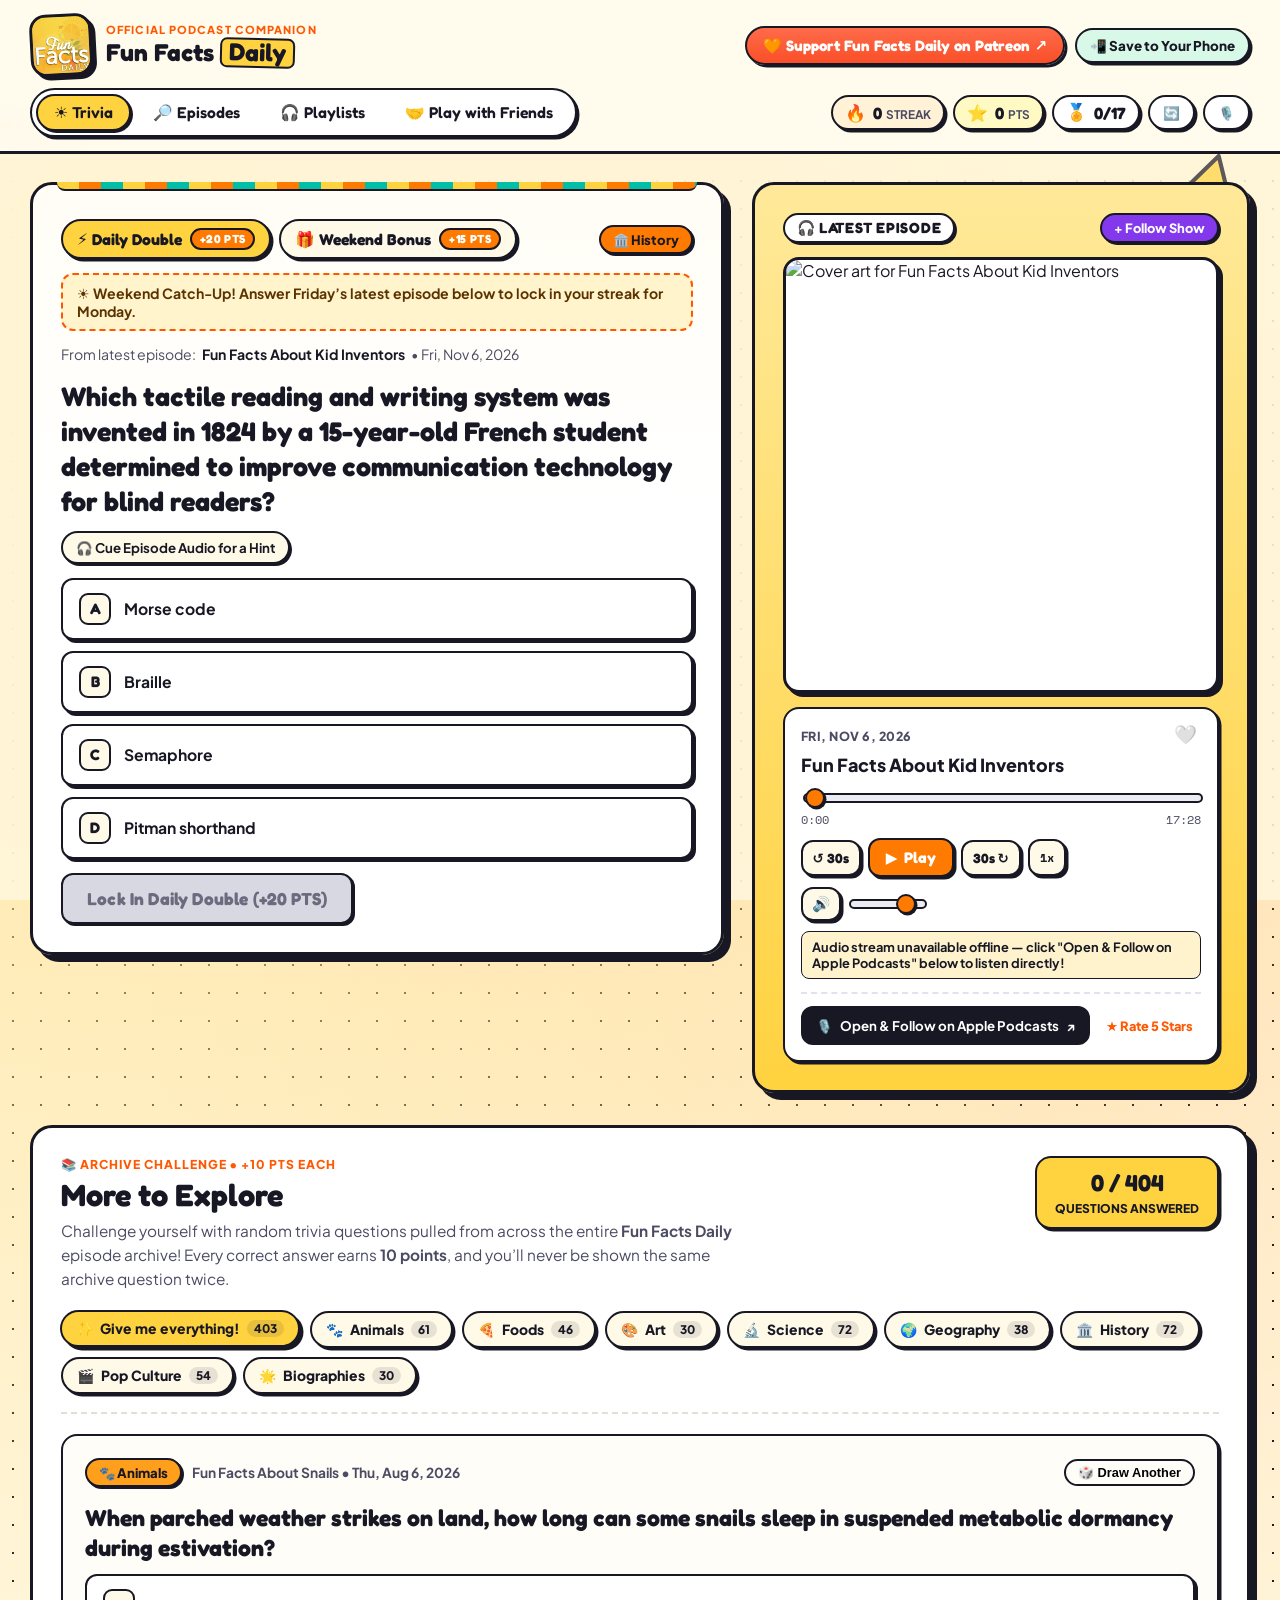
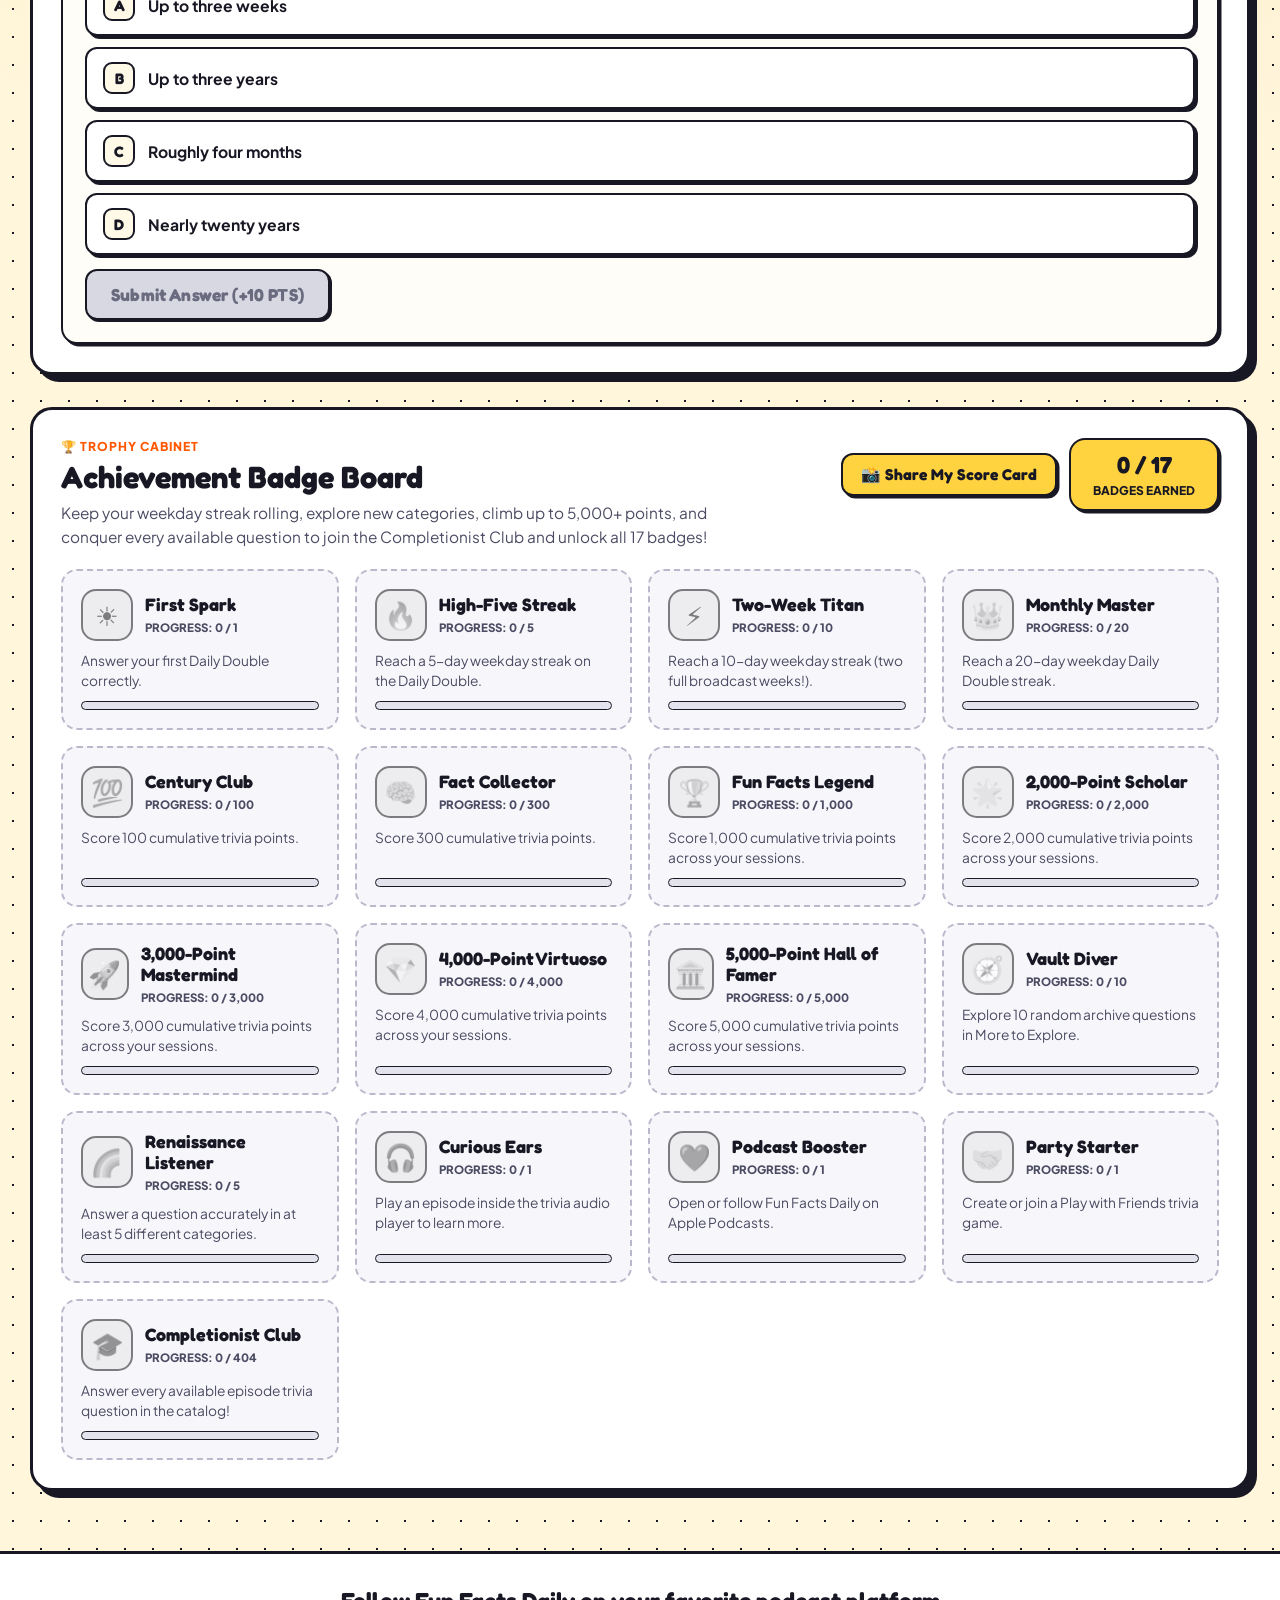
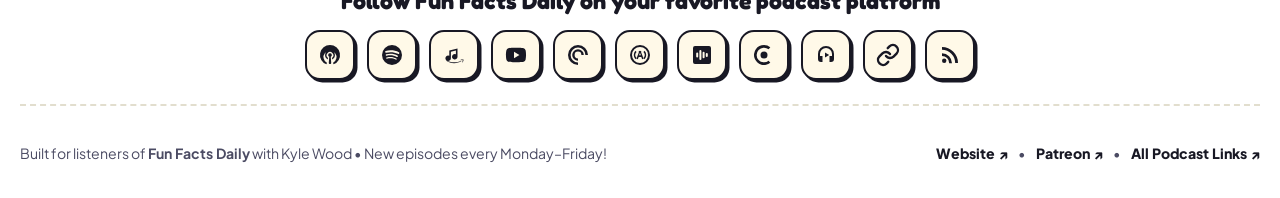
==== commit 48af9b43: "Add files via upload" ====
--- a/public/index.html
+++ b/public/index.html
@@ -6,15 +6,15 @@
   <title>Fun Facts Daily — Podcast, Playlists &amp; Trivia Game</title>
   <meta
     name="description"
-    content="Play the official Fun Facts Daily trivia game, search 400+ episodes, build custom playlists, share visual score cards, or host a live Group Game!"
+    content="Play the official Fun Facts Daily trivia game, search 400+ episodes, build custom playlists, share visual score cards, or play custom quizzes with friends!"
   />
   <meta name="theme-color" content="#FFD23F" />
   <meta name="apple-mobile-web-app-capable" content="yes" />
   <meta name="apple-mobile-web-app-status-bar-style" content="default" />
   <meta name="apple-mobile-web-app-title" content="Fun Facts" />
   <link rel="manifest" href="./manifest.webmanifest" />
-  <link rel="icon" type="image/svg+xml" href="./icons/icon.svg" />
-  <link rel="apple-touch-icon" href="./icons/icon.svg" />
+  <link rel="icon" type="image/png" sizes="64x64" href="./icons/favicon-64.png" />
+  <link rel="apple-touch-icon" sizes="180x180" href="./icons/apple-touch-icon.png" />
   <link rel="preconnect" href="https://fonts.googleapis.com" />
   <link rel="preconnect" href="https://fonts.gstatic.com" crossorigin />
   <link
@@ -51,67 +51,177 @@
   <canvas id="confetti-canvas" aria-hidden="true"></canvas>
   <div id="toast-stack" class="toast-stack" aria-live="polite"></div>
 
-  <!-- Top Navigation & Persistent Stats Header -->
-  <header class="site-header">
-    <div class="header-inner">
-      <a href="#top" class="brand-logo" id="brand-home-link">
-        <div class="brand-badge" aria-hidden="true">💡</div>
-        <div class="brand-copy">
-          <span class="brand-eyebrow">OFFICIAL PODCAST APP</span>
-          <span class="brand-title">Fun Facts <span class="brand-highlight">Daily</span></span>
-        </div>
-      </a>
-
-      <nav class="mode-switcher" aria-label="App Sections">
-        <button type="button" class="mode-btn is-active" id="btn-mode-solo" data-switch-mode="solo">
+  <!-- Compact Floating Mini Menu Bar (Appears Automatically When User Scrolls Down) -->
+  <div class="floating-mini-wrap" id="floating-mini-wrap" aria-hidden="true">
+    <div class="floating-mini-bar">
+      <button type="button" class="floating-logo-btn" id="floating-logo-btn" title="Back to top">
+        <img src="./icons/logo-192.png" alt="Fun Facts Daily" class="floating-logo-img" width="36" height="36" />
+      </button>
+
+      <div class="floating-score-pill" id="floating-score-pill" title="Your cumulative trivia score">
+        <span aria-hidden="true">⭐</span>
+        <span id="floating-score-val">0</span>
+        <span class="floating-score-lbl">Pts</span>
+      </div>
+
+      <button
+        type="button"
+        class="floating-hamburger-btn"
+        id="btn-floating-menu-toggle"
+        aria-label="Toggle full navigation menu"
+        aria-expanded="false"
+        aria-controls="floating-menu-drawer"
+      >
+        <svg viewBox="0 0 24 24" width="22" height="22" fill="none" stroke="currentColor" stroke-width="2.8" stroke-linecap="round" aria-hidden="true">
+          <line x1="4" y1="6" x2="20" y2="6" />
+          <line x1="4" y1="12" x2="20" y2="12" />
+          <line x1="4" y1="18" x2="20" y2="18" />
+        </svg>
+      </button>
+    </div>
+
+    <!-- Expandable Full Menu Drawer Attached to Floating Bar -->
+    <div class="floating-menu-drawer memphis-card" id="floating-menu-drawer" hidden>
+      <div class="drawer-nav-grid">
+        <button type="button" class="mode-btn is-active" id="drawer-mode-solo" data-switch-mode="solo">
           ☀️ Trivia
         </button>
-        <button type="button" class="mode-btn" id="btn-mode-episodes" data-switch-mode="episodes">
+        <button type="button" class="mode-btn" id="drawer-mode-episodes" data-switch-mode="episodes">
           🔎 Episodes
         </button>
-        <button type="button" class="mode-btn" id="btn-mode-playlists" data-switch-mode="playlists">
-          🎧 Playlists <span class="nav-mini-count" id="nav-playlist-count" hidden>0</span>
+        <button type="button" class="mode-btn" id="drawer-mode-playlists" data-switch-mode="playlists">
+          🎧 Playlists
         </button>
-        <button type="button" class="mode-btn" id="btn-mode-group" data-switch-mode="group">
-          🎉 Group Game
+        <button type="button" class="mode-btn" id="drawer-mode-group" data-switch-mode="group">
+          🤝 Play with Friends
         </button>
-      </nav>
-
-      <div class="stats-toolbar">
-        <div class="stat-pill stat-pill--streak" id="streak-pill" title="Weekday-safe Daily Double streak (Fri → Mon keeps your streak alive!)">
-          <span class="stat-icon" aria-hidden="true">🔥</span>
-          <div class="stat-text">
-            <span class="stat-val" id="header-streak-val">0</span>
-            <span class="stat-lbl hide-sm">Streak</span>
-          </div>
-        </div>
-
-        <div class="stat-pill stat-pill--score" id="score-pill" title="Cumulative score across all days">
-          <span class="stat-icon" aria-hidden="true">⭐</span>
-          <div class="stat-text">
-            <span class="stat-val" id="header-score-val">0</span>
-            <span class="stat-lbl hide-sm">Pts</span>
-          </div>
-        </div>
-
-        <button type="button" class="stat-pill stat-pill--badges" id="badges-pill" title="View Achievement Badge Board">
-          <span class="stat-icon" aria-hidden="true">🏅</span>
-          <div class="stat-text">
-            <span class="stat-val" id="header-badges-val">0/12</span>
-          </div>
+      </div>
+
+      <div class="drawer-stats-row">
+        <span class="stat-pill stat-pill--streak">
+          🔥 <strong id="drawer-streak-val">0</strong> Streak
+        </span>
+        <button type="button" class="stat-pill stat-pill--badges" id="drawer-badges-btn">
+          🏅 <strong id="drawer-badges-val">0/17</strong> Badges
         </button>
-
-        <button type="button" class="icon-action-btn icon-action-btn--install" id="btn-install-app" title="Install Fun Facts Daily on your phone or computer">
-          📲 <span class="hide-sm">Get App</span>
-        </button>
-
-        <button type="button" class="icon-action-btn" id="btn-open-sync" title="Save or transfer your streak, playlists &amp; points across devices">
-          🔄
-        </button>
-
-        <button type="button" class="icon-action-btn" id="btn-open-studio" title="Host Studio: Inspect &amp; edit episode questions">
-          🎙️
-        </button>
+      </div>
+
+      <div class="drawer-actions-col">
+        <a
+          href="https://www.patreon.com/cw/FunFactsDailyPod"
+          target="_blank"
+          rel="noopener noreferrer"
+          class="patreon-cta-btn patreon-cta-btn--full"
+          id="drawer-btn-patreon"
+        >
+          🧡 Support Fun Facts Daily on Patreon ↗
+        </a>
+
+        <div class="drawer-utility-row">
+          <button type="button" class="icon-action-btn icon-action-btn--install" id="drawer-btn-install-app">
+            📲 Save to Your Phone
+          </button>
+          <button type="button" class="icon-action-btn" id="drawer-btn-sync">
+            🔄 Sync Progress
+          </button>
+          <button type="button" class="icon-action-btn" id="drawer-btn-studio" title="Host Studio">
+            🎙️ Studio
+          </button>
+        </div>
+      </div>
+    </div>
+  </div>
+
+  <!-- Full Top Site Header (Scrolls Away Naturally as User Scrolls Down) -->
+  <header class="site-header" id="site-header">
+    <div class="header-inner">
+      <div class="header-top-row">
+        <a href="#top" class="brand-logo" id="brand-home-link">
+          <div class="brand-logo-frame">
+            <img
+              src="./icons/logo-192.png"
+              alt="Fun Facts Daily Logo"
+              class="brand-logo-img"
+              width="62"
+              height="62"
+            />
+          </div>
+          <div class="brand-copy">
+            <span class="brand-eyebrow">OFFICIAL PODCAST COMPANION</span>
+            <span class="brand-title">Fun Facts <span class="brand-highlight">Daily</span></span>
+          </div>
+        </a>
+
+        <div class="header-cta-cluster">
+          <a
+            href="https://www.patreon.com/cw/FunFactsDailyPod"
+            target="_blank"
+            rel="noopener noreferrer"
+            class="patreon-cta-btn"
+            id="btn-patreon-top"
+          >
+            🧡 Support Fun Facts Daily on Patreon ↗
+          </a>
+
+          <button
+            type="button"
+            class="icon-action-btn icon-action-btn--install"
+            id="btn-install-app"
+            title="Add Fun Facts Daily to your phone Home Screen"
+          >
+            📲 Save to Your Phone
+          </button>
+        </div>
+      </div>
+
+      <div class="header-bottom-row">
+        <nav class="mode-switcher" aria-label="App Sections">
+          <button type="button" class="mode-btn is-active" id="btn-mode-solo" data-switch-mode="solo">
+            ☀️ Trivia
+          </button>
+          <button type="button" class="mode-btn" id="btn-mode-episodes" data-switch-mode="episodes">
+            🔎 Episodes
+          </button>
+          <button type="button" class="mode-btn" id="btn-mode-playlists" data-switch-mode="playlists">
+            🎧 Playlists <span class="nav-mini-count" id="nav-playlist-count" hidden>0</span>
+          </button>
+          <button type="button" class="mode-btn" id="btn-mode-group" data-switch-mode="group">
+            🤝 Play with Friends
+          </button>
+        </nav>
+
+        <div class="stats-toolbar">
+          <div class="stat-pill stat-pill--streak" id="streak-pill" title="Weekday-safe Daily Double streak (Fri → Mon keeps your streak alive!)">
+            <span class="stat-icon" aria-hidden="true">🔥</span>
+            <div class="stat-text">
+              <span class="stat-val" id="header-streak-val">0</span>
+              <span class="stat-lbl hide-sm">Streak</span>
+            </div>
+          </div>
+
+          <div class="stat-pill stat-pill--score" id="score-pill" title="Cumulative score across all days">
+            <span class="stat-icon" aria-hidden="true">⭐</span>
+            <div class="stat-text">
+              <span class="stat-val" id="header-score-val">0</span>
+              <span class="stat-lbl hide-sm">Pts</span>
+            </div>
+          </div>
+
+          <button type="button" class="stat-pill stat-pill--badges" id="badges-pill" title="View Achievement Badge Board">
+            <span class="stat-icon" aria-hidden="true">🏅</span>
+            <div class="stat-text">
+              <span class="stat-val" id="header-badges-val">0/17</span>
+            </div>
+          </button>
+
+          <button type="button" class="icon-action-btn" id="btn-open-sync" title="Save or transfer your streak, playlists &amp; points across devices">
+            🔄
+          </button>
+
+          <button type="button" class="icon-action-btn" id="btn-open-studio" title="Host Studio: Inspect &amp; edit episode questions">
+            🎙️
+          </button>
+        </div>
       </div>
     </div>
   </header>
@@ -220,7 +330,7 @@
           </div>
           <div class="explore-progress-box">
             <span class="explore-count-big" id="explore-progress-count">0 / 0</span>
-            <span class="explore-count-lbl">Episodes Explored</span>
+            <span class="explore-count-lbl">Questions Answered</span>
           </div>
         </div>
 
@@ -300,7 +410,7 @@
             <div class="section-eyebrow">🏆 TROPHY CABINET</div>
             <h2 class="section-title" id="badges-heading">Achievement Badge Board</h2>
             <p class="section-subtitle">
-              Keep your weekday streak rolling, explore new categories, and climb point milestones to unlock all 12 badges!
+              Keep your weekday streak rolling, explore new categories, climb up to 5,000+ points, and conquer every available question to join the Completionist Club and unlock all 17 badges!
             </p>
           </div>
           <div class="badge-header-actions">
@@ -308,7 +418,7 @@
               📸 Share My Score Card
             </button>
             <div class="explore-progress-box">
-              <span class="explore-count-big" id="badges-unlocked-summary">0 / 12</span>
+              <span class="explore-count-big" id="badges-unlocked-summary">0 / 17</span>
               <span class="explore-count-lbl">Badges Earned</span>
             </div>
           </div>
@@ -326,8 +436,8 @@
       <section class="memphis-card library-player-banner">
         <div class="player-pane-header">
           <span class="pane-kicker">📻 EPISODE PLAYER</span>
-          <button type="button" class="chip-link-btn" id="btn-surprise-episode">
-            🎲 Play a Surprise Episode!
+          <button type="button" class="secondary-cta-btn" id="btn-surprise-episode">
+            🎲 Random Fact Generator
           </button>
         </div>
         <div id="library-player-mount"></div>
@@ -340,7 +450,7 @@
             <div class="section-eyebrow">🔎 FULL PODCAST CATALOG</div>
             <h2 class="section-title" id="episodes-hub-heading">Find &amp; Listen to Episodes</h2>
             <p class="section-subtitle">
-              Search over 400 episodes by keyword, filter by favorite topics, heart episodes you love, build playlists, or jump straight to an episode’s trivia challenge!
+              Search over 400 episodes by keyword, hit the <strong>Random Fact Generator</strong> above, heart episodes you love, build playlists, or jump straight to an episode’s trivia challenge!
             </p>
           </div>
           <div class="explore-progress-box">
@@ -393,7 +503,7 @@
           <div class="section-eyebrow">🎧 YOUR COLLECTIONS</div>
           <h2 class="section-title" style="font-size:1.55rem">My Playlists</h2>
           <p class="section-subtitle" style="margin-bottom:16px">
-            Build road-trip mixes, classroom packs, or bedtime queues—and play them back-to-back automatically!
+            Build road-trip mixes, classroom packs, or bedtime queues—drag episodes to reorder them and play back-to-back automatically!
           </p>
 
           <div class="playlist-selector-list" id="playlist-selector-list"></div>
@@ -434,27 +544,31 @@
             <div id="playlist-player-mount"></div>
           </div>
 
+          <div class="playlist-drag-hint" id="playlist-drag-hint" hidden>
+            ⠿ Drag any episode up or down to rearrange your listening order!
+          </div>
+
           <div class="playlist-tracks-list" id="playlist-tracks-list"></div>
         </section>
       </div>
     </div>
 
     <!-- ==========================================
-         TAB 4: GROUP GAME MODE (KAHOOT + SELF-PACED)
+         TAB 4: PLAY WITH FRIENDS (CUSTOM MULTIPLAYER QUIZZES)
          ========================================== -->
     <div id="group-view" class="view-section" hidden>
-      <!-- 1) GROUP ENTRY HUB -->
+      <!-- 1) PLAY WITH FRIENDS ENTRY HUB -->
       <section class="group-hub-grid" id="group-screen-entry">
         <!-- Player Join Card -->
         <div class="memphis-card group-entry-card">
-          <div class="section-eyebrow">📱 PLAYER CONTROLLER</div>
-          <h2 class="section-title">Join a Group Game</h2>
+          <div class="section-eyebrow">📱 JOIN A FRIEND’S QUIZ</div>
+          <h2 class="section-title">Enter Invite Code</h2>
           <p class="section-subtitle">
-            Enter your host’s game code, pick a fun avatar, and compete for the top spot on the scoreboard!
+            Have an invite code or scanned a QR code? Enter your name below, pick a fun avatar, and race to answer!
           </p>
 
           <form id="group-join-form" class="group-form">
-            <label class="field-label" for="join-code-input">Game Code</label>
+            <label class="field-label" for="join-code-input">Invite Code</label>
             <input
               type="text"
               id="join-code-input"
@@ -465,12 +579,12 @@
               required
             />
 
-            <label class="field-label" for="join-name-input">Your Display Name</label>
+            <label class="field-label" for="join-name-input">Your Name</label>
             <input
               type="text"
               id="join-name-input"
               class="memphis-input"
-              placeholder="Enter your nickname…"
+              placeholder="Enter your name…"
               maxlength="22"
               required
             />
@@ -481,128 +595,195 @@
             <div class="form-error-msg" id="join-error-msg" hidden></div>
 
             <button type="submit" class="primary-cta-btn primary-cta-btn--full">
-              🚀 Join Game Room
+              🚀 Join Quiz
             </button>
           </form>
         </div>
 
-        <!-- Host Launch Card -->
+        <!-- Creator Launch Card -->
         <div class="memphis-card group-entry-card group-entry-card--host">
-          <div class="section-eyebrow">🎙️ GAME HOST</div>
-          <h2 class="section-title">Host a Group Game</h2>
+          <div class="section-eyebrow">🤝 PLAY WITH FRIENDS</div>
+          <h2 class="section-title">Create a Custom Quiz</h2>
           <p class="section-subtitle">
-            Run a live Kahoot-style trivia night on a shared screen, or create a 1-day or 1-week challenge code with an instant QR code for classrooms, friends, or family!
+            Name your own custom quiz, hand-pick episodes or use Quick Pick to auto-build 10, 15, or 20 topic questions, then invite friends via code or QR!
           </p>
 
           <ul class="host-perks-list">
-            <li>🎯 Choose your favorite topics &amp; number of questions</li>
-            <li>🔑 Pick a custom unique code or generate a 6-digit code</li>
-            <li>📲 Instant scannable QR code for phones &amp; tablets</li>
-            <li>⏱️ Active for 1 Hour, 1 Day, or 1 Week (auto-expires for reuse!)</li>
+            <li>✏️ Name your custom quiz &amp; pick exact episodes (or ⚡ Quick Pick 10, 15, or 20 by topic!)</li>
+            <li>⏱️ Choose the answer timer per question &amp; pause live anytime</li>
+            <li>🥇 +10 pts per correct answer (+5 bonus for 1st correct, +2 bonus for 2nd!)</li>
+            <li>📲 Instant Invite Code &amp; QR Code + Top-3 leaderboard after every question</li>
           </ul>
 
           <button type="button" class="primary-cta-btn primary-cta-btn--full" id="btn-go-host-setup">
-            ✨ Set Up a Game as Host →
+            ✨ Create a Custom Quiz →
           </button>
         </div>
       </section>
 
-      <!-- 2) HOST CONFIGURATION SCREEN -->
+      <!-- 2) CUSTOM QUIZ BUILDER SCREEN -->
       <section class="memphis-card group-setup-card" id="group-screen-host-setup" hidden>
         <div class="setup-top-row">
           <div>
-            <div class="section-eyebrow">🎛️ HOST GAME BUILDER</div>
-            <h2 class="section-title">Configure Your Group Game</h2>
+            <div class="section-eyebrow">🎛️ CUSTOM QUIZ BUILDER</div>
+            <h2 class="section-title">Build Your Quiz &amp; Invite Friends</h2>
           </div>
           <button type="button" class="secondary-cta-btn" data-group-back="entry">
             ← Back
           </button>
         </div>
 
-        <form id="host-create-form" class="host-setup-grid">
+        <form id="host-create-form" class="quiz-builder-layout">
+          <!-- LEFT COLUMN: NAME + QUICK PICK + EPISODE PICKER -->
           <div class="setup-block">
-            <h3 class="setup-step-title">1. Narrow Question Topics</h3>
-            <p class="setup-step-hint">Leave "All Topics" active or select specific focus areas (<span id="host-pool-count">404</span> matching questions available).</p>
-            <div class="host-topics-grid" id="host-topics-grid"></div>
-
-            <label class="field-label" for="host-qcount-pills" style="margin-top:1rem">Number of Questions</label>
-            <div class="segmented-pills" id="host-qcount-pills">
-              <button type="button" class="seg-pill" data-qcount="5">5 Quick</button>
-              <button type="button" class="seg-pill is-active" data-qcount="10">10 Classic</button>
-              <button type="button" class="seg-pill" data-qcount="15">15 Deep</button>
-              <button type="button" class="seg-pill" data-qcount="20">20 Marathon</button>
-            </div>
-          </div>
-
+            <h3 class="setup-step-title">1. Name Your Custom Quiz</h3>
+            <input
+              type="text"
+              id="host-quiz-name"
+              class="memphis-input"
+              placeholder="e.g. Friday Night Fun Facts, Animal Kingdom Showdown…"
+              maxlength="55"
+              value="Fun Facts Showdown"
+              required
+            />
+
+            <h3 class="setup-step-title" style="margin-top:1.35rem">2. Select Questions</h3>
+
+            <!-- Quick Pick Generator Box -->
+            <div class="quick-pick-box">
+              <div class="quick-pick-header">
+                <strong>⚡ Quick Pick Generator</strong>
+                <span>Choose a general topic &amp; auto-populate 10, 15, or 20 questions!</span>
+              </div>
+
+              <div class="quick-pick-controls">
+                <div>
+                  <label class="field-label" for="host-quick-topic">Topic</label>
+                  <select id="host-quick-topic" class="memphis-input"></select>
+                </div>
+
+                <div>
+                  <span class="field-label">Question Count</span>
+                  <div class="segmented-pills" id="host-qcount-pills">
+                    <button type="button" class="seg-pill is-active" data-qcount="10">10</button>
+                    <button type="button" class="seg-pill" data-qcount="15">15</button>
+                    <button type="button" class="seg-pill" data-qcount="20">20</button>
+                  </div>
+                </div>
+              </div>
+
+              <button type="button" class="secondary-cta-btn" id="btn-apply-quick-pick" style="width:100%;margin-top:10px">
+                ⚡ Auto-Populate 10 Questions
+              </button>
+            </div>
+
+            <!-- Hand-Pick Specific Episodes Box -->
+            <div class="episode-picker-box">
+              <div class="quick-pick-header">
+                <strong>🎯 Or Hand-Pick Specific Episodes</strong>
+                <span>Check or uncheck any episode below to customize your quiz questions:</span>
+              </div>
+
+              <div class="episode-picker-filters">
+                <input
+                  type="search"
+                  id="host-ep-search"
+                  class="memphis-input"
+                  placeholder="Search episodes (e.g. Sharks, Pizza, Space, Inventors)…"
+                />
+                <select id="host-ep-cat-filter" class="memphis-input"></select>
+              </div>
+
+              <div class="host-episode-picker-list" id="host-episode-picker-list"></div>
+            </div>
+          </div>
+
+          <!-- RIGHT COLUMN: SELECTED ROSTER + TIMER + INVITE FRIENDS -->
           <div class="setup-block">
-            <h3 class="setup-step-title">2. Pacing &amp; Code Expiration</h3>
-
-            <span class="field-label">How will players play?</span>
-            <div class="pacing-cards" id="host-pacing-cards">
-              <button type="button" class="pacing-option is-active" data-pacing="live">
-                <strong>📺 Live Kahoot Style</strong>
-                <span>Host controls each question on a shared screen while players answer on their devices.</span>
-              </button>
-              <button type="button" class="pacing-option" data-pacing="self_paced">
-                <strong>🏁 Self-Paced Leaderboard</strong>
-                <span>Players complete your question set anytime before the code expires—ideal for 1-day or 1-week codes!</span>
-              </button>
-            </div>
-
-            <label class="checkbox-row" id="host-speed-timer-wrap">
-              <input type="checkbox" id="host-speed-timer" checked />
-              <span>Award speed bonus points (up to +50 pts for fast answers in Live Mode)</span>
-            </label>
-
-            <span class="field-label" style="margin-top:1rem">Keep Game Code Active For</span>
+            <div class="selected-roster-box">
+              <div class="selected-roster-top">
+                <div>
+                  <span class="section-eyebrow">YOUR QUIZ LINEUP</span>
+                  <h3 class="setup-step-title" style="margin:0">
+                    <span id="host-selected-count">0</span> Questions Selected
+                  </h3>
+                </div>
+                <button type="button" class="chip-link-btn chip-link-btn--danger" id="btn-clear-host-questions">
+                  Clear All
+                </button>
+              </div>
+              <div class="host-selected-chips" id="host-selected-chips"></div>
+            </div>
+
+            <h3 class="setup-step-title" style="margin-top:1.25rem">3. Answer Timer Per Question</h3>
+            <p class="setup-step-hint">
+              Once the game starts, each question counts down and automatically advances to the Top 3 leaderboard when time is up!
+            </p>
+            <div class="segmented-pills" id="host-timer-pills">
+              <button type="button" class="seg-pill" data-timer-sec="15">15s</button>
+              <button type="button" class="seg-pill is-active" data-timer-sec="20">20s</button>
+              <button type="button" class="seg-pill" data-timer-sec="30">30s</button>
+              <button type="button" class="seg-pill" data-timer-sec="45">45s</button>
+              <button type="button" class="seg-pill" data-timer-sec="60">60s</button>
+            </div>
+
+            <div class="scoring-rules-callout">
+              <strong>🏅 Speed-Bonus Scoring Rules:</strong>
+              <ul>
+                <li>Each correct answer earns <strong>10 points</strong></li>
+                <li>🥇 1st player to answer correctly gets <strong>+5 extra points</strong> (15 pts)</li>
+                <li>🥈 2nd player to answer correctly gets <strong>+2 extra points</strong> (12 pts)</li>
+              </ul>
+            </div>
+
+            <span class="field-label" style="margin-top:1rem">Keep Invite Code Active For</span>
             <div class="segmented-pills" id="host-duration-pills">
-              <button type="button" class="seg-pill is-active" data-duration="1h">1 Hour</button>
-              <button type="button" class="seg-pill" data-duration="1d">1 Day</button>
+              <button type="button" class="seg-pill" data-duration="1h">1 Hour</button>
+              <button type="button" class="seg-pill is-active" data-duration="1d">1 Day</button>
               <button type="button" class="seg-pill" data-duration="1w">1 Week</button>
             </div>
-            <p class="setup-micro-note">
-              Once this time expires, the code automatically deactivates so another host can reuse it on another day.
-            </p>
-
-            <h3 class="setup-step-title" style="margin-top:1.25rem">3. Unique Game Code</h3>
-            <div class="code-builder-row">
-              <input
-                type="text"
-                id="host-code-input"
-                class="memphis-input memphis-input--code"
-                maxlength="8"
-                autocomplete="off"
-                required
-              />
-              <button type="button" class="secondary-cta-btn" id="btn-random-code">
-                🎲 Random 6-Char
-              </button>
-            </div>
-            <div class="code-validation-status" id="host-code-status">Checking code availability…</div>
+
+            <div class="custom-code-details">
+              <label class="field-label" for="host-code-input" style="margin-top:1rem">Invite Code (Auto-Generated or Custom)</label>
+              <div class="code-builder-row">
+                <input
+                  type="text"
+                  id="host-code-input"
+                  class="memphis-input memphis-input--code"
+                  maxlength="8"
+                  autocomplete="off"
+                  required
+                />
+                <button type="button" class="secondary-cta-btn" id="btn-random-code">
+                  🎲 New Code
+                </button>
+              </div>
+              <div class="code-validation-status" id="host-code-status">Checking code availability…</div>
+            </div>
 
             <div class="form-error-msg" id="host-create-error" hidden></div>
 
-            <button type="submit" class="primary-cta-btn primary-cta-btn--full" id="btn-launch-room" style="margin-top:1rem">
-              🎉 Launch Game &amp; Generate QR Code
+            <button type="submit" class="primary-cta-btn primary-cta-btn--full" id="btn-launch-room" style="margin-top:1.15rem">
+              💌 Invite Friends
             </button>
           </div>
         </form>
       </section>
 
-      <!-- 3) HOST LIVE ROOM / LOBBY / KAHOOT SCREEN -->
+      <!-- 3) GAME CREATOR LIVE ROOM / INVITE LOBBY / LEADERBOARD SCREEN -->
       <section class="memphis-card group-room-card" id="group-screen-host-room" hidden>
         <div class="room-topbar">
           <div class="room-code-cluster">
-            <span class="room-lbl">GAME CODE:</span>
+            <span class="room-lbl">INVITE CODE:</span>
             <span class="room-code-badge" id="host-room-code-display">------</span>
-            <span class="room-expiry-pill" id="host-room-expiry">1h left</span>
+            <span class="room-expiry-pill" id="host-room-expiry">1d left</span>
           </div>
           <div class="room-top-actions">
             <button type="button" class="chip-link-btn" id="btn-copy-join-link">
-              🔗 Copy Join Link
+              🔗 Copy Invite Link
             </button>
             <button type="button" class="chip-link-btn" id="btn-open-test-player" title="Open a player view in a new tab to test multiplayer right away">
-              📱 Open Player Window
+              📱 Open Test Player
             </button>
             <button type="button" class="chip-link-btn chip-link-btn--danger" id="btn-end-host-room">
               ✕ End Game
@@ -613,7 +794,7 @@
         <div id="host-stage-mount"></div>
       </section>
 
-      <!-- 4) PLAYER DEVICE CONTROLLER SCREEN -->
+      <!-- 4) PLAYER DEVICE SCREEN -->
       <section class="memphis-card group-room-card" id="group-screen-player-room" hidden>
         <div class="room-topbar">
           <div class="player-identity-pill" id="player-identity-pill"></div>
@@ -632,6 +813,167 @@
   </main>
 
   <footer class="site-footer">
+    <div class="footer-platform-section">
+      <h2 class="footer-platform-heading">Follow Fun Facts Daily on your favorite podcast platform</h2>
+      <div class="platform-icons-row" aria-label="Podcast Platforms">
+        <!-- Apple Podcasts -->
+        <a
+          href="https://podcasts.apple.com/us/podcast/fun-facts-daily/id1810507693"
+          target="_blank"
+          rel="noopener noreferrer"
+          class="platform-icon-link platform-icon--apple"
+          aria-label="Apple Podcasts"
+          title="Apple Podcasts"
+        >
+          <svg viewBox="0 0 24 24" width="24" height="24" fill="currentColor" aria-hidden="true">
+            <path d="M12 2a10 10 0 0 0-3.54 19.36c.2-.48.36-1.08.45-1.62a6.5 6.5 0 1 1 6.18 0c.09.54.25 1.14.45 1.62A10 10 0 0 0 12 2zm0 5.1a4.9 4.9 0 0 0-1.95 9.4c-.11-.58-.19-1.15-.21-1.64a3.3 3.3 0 1 1 4.32 0c-.02.49-.1 1.06-.21 1.64A4.9 4.9 0 0 0 12 7.1zm0 3.1a1.85 1.85 0 0 0-.75 3.54l-.48 5.93c-.05.68.48 1.28 1.23 1.28s1.28-.6 1.23-1.28l-.48-5.93A1.85 1.85 0 0 0 12 10.2z"/>
+          </svg>
+        </a>
+
+        <!-- Spotify -->
+        <a
+          href="https://open.spotify.com/show/6Zc3C8l4L3AAdEKIkjpIOY"
+          target="_blank"
+          rel="noopener noreferrer"
+          class="platform-icon-link platform-icon--spotify"
+          aria-label="Spotify"
+          title="Spotify"
+        >
+          <svg viewBox="0 0 24 24" width="24" height="24" fill="currentColor" aria-hidden="true">
+            <path d="M12 2a10 10 0 1 0 0 20 10 10 0 0 0 0-20zm4.58 14.42a.62.62 0 0 1-.86.2c-2.35-1.44-5.31-1.76-8.8-.96a.62.62 0 0 1-.28-1.22c3.82-.87 7.1-.5 9.74 1.12.3.18.39.57.2.86zm1.22-2.72a.78.78 0 0 1-1.07.26c-2.69-1.65-6.79-2.13-9.97-1.16a.78.78 0 1 1-.45-1.5c3.64-1.1 8.16-.57 11.23 1.32.37.23.49.71.26 1.08zm.11-2.83C14.69 8.95 9.37 8.77 6.3 9.7a.94.94 0 1 1-.54-1.8c3.53-1.07 9.4-.86 13.11 1.34a.94.94 0 0 1-.96 1.63z"/>
+          </svg>
+        </a>
+
+        <!-- Amazon Music -->
+        <a
+          href="https://music.amazon.com/podcasts/c7c07d39-5d4e-4098-a172-ac831e041921/fun-facts-daily"
+          target="_blank"
+          rel="noopener noreferrer"
+          class="platform-icon-link platform-icon--amazon"
+          aria-label="Amazon Music"
+          title="Amazon Music"
+        >
+          <svg viewBox="0 0 24 24" width="24" height="24" fill="currentColor" aria-hidden="true">
+            <path d="M15.5 5.5v8.25a2.75 2.75 0 1 1-1.6-2.49V7.6l-5 1.15v6.5a2.75 2.75 0 1 1-1.6-2.49V7.5l8.2-2zM4.2 17.8c2.25 1.55 5.05 2.35 7.9 2.35 2.65 0 5.3-.7 7.45-2.05.32-.2.05-.52-.27-.38-2.25 1-4.78 1.5-7.28 1.5-2.72 0-5.4-.62-7.55-1.78-.3-.17-.56.15-.25.36zm16.45-.55c-.25-.3-1.62-.15-2.24-.08-.19.02-.22-.14-.05-.26 1.1-.77 2.9-.55 3.11-.29.21.26-.06 2.08-1.09 2.95-.16.13-.31.06-.24-.11.23-.58.76-1.9.51-2.21z"/>
+          </svg>
+        </a>
+
+        <!-- YouTube -->
+        <a
+          href="https://www.youtube.com/@KyleWoodArtEd/podcasts"
+          target="_blank"
+          rel="noopener noreferrer"
+          class="platform-icon-link platform-icon--youtube"
+          aria-label="YouTube Podcasts"
+          title="YouTube Podcasts"
+        >
+          <svg viewBox="0 0 24 24" width="24" height="24" fill="currentColor" aria-hidden="true">
+            <path d="M21.58 7.19a2.75 2.75 0 0 0-1.94-1.95C17.93 4.78 12 4.78 12 4.78s-5.93 0-7.64.46a2.75 2.75 0 0 0-1.94 1.95C1.96 8.9 1.96 12 1.96 12s0 3.1.46 4.81a2.75 2.75 0 0 0 1.94 1.95c1.71.46 7.64.46 7.64.46s5.93 0 7.64-.46a2.75 2.75 0 0 0 1.94-1.95c.46-1.71.46-4.81.46-4.81s0-3.1-.46-4.81zM10 15.15V8.85L15.45 12 10 15.15z"/>
+          </svg>
+        </a>
+
+        <!-- Pocket Casts -->
+        <a
+          href="https://pca.st/itunes/1810507693"
+          target="_blank"
+          rel="noopener noreferrer"
+          class="platform-icon-link platform-icon--pocketcasts"
+          aria-label="Pocket Casts"
+          title="Pocket Casts"
+        >
+          <svg viewBox="0 0 24 24" width="24" height="24" fill="currentColor" aria-hidden="true">
+            <path d="M12 2a10 10 0 1 0 0 20v-2.6a7.4 7.4 0 1 1 7.4-7.4H22A10 10 0 0 0 12 2zm0 4.2a5.8 5.8 0 1 0 0 11.6v-2.4a3.4 3.4 0 1 1 3.4-3.4h2.4A5.8 5.8 0 0 0 12 6.2z"/>
+          </svg>
+        </a>
+
+        <!-- Overcast -->
+        <a
+          href="https://overcast.fm/itunes1810507693"
+          target="_blank"
+          rel="noopener noreferrer"
+          class="platform-icon-link platform-icon--overcast"
+          aria-label="Overcast"
+          title="Overcast"
+        >
+          <svg viewBox="0 0 24 24" width="24" height="24" fill="currentColor" aria-hidden="true">
+            <path d="M12 2a10 10 0 1 0 0 20 10 10 0 0 0 0-20zm0 18a8 8 0 1 1 0-16 8 8 0 0 1 0 16zm-3.6-4.2 2.4-6.3a1.3 1.3 0 1 1 2.4 0l2.4 6.3-1.45.55-.85-2.25h-2.6l-.85 2.25-1.45-.55zm2.7-3.6h1.8L12 9.8l-.9 2.4zM7.4 7.8a6.2 6.2 0 0 0 0 8.4l1.15-1.15a4.6 4.6 0 0 1 0-6.1L7.4 7.8zm9.2 0-1.15 1.15a4.6 4.6 0 0 1 0 6.1l1.15 1.15a6.2 6.2 0 0 0 0-8.4z"/>
+          </svg>
+        </a>
+
+        <!-- Castbox -->
+        <a
+          href="https://castbox.fm/vic/1810507693"
+          target="_blank"
+          rel="noopener noreferrer"
+          class="platform-icon-link platform-icon--castbox"
+          aria-label="Castbox"
+          title="Castbox"
+        >
+          <svg viewBox="0 0 24 24" width="24" height="24" fill="currentColor" aria-hidden="true">
+            <path d="M5 3h14a2 2 0 0 1 2 2v14a2 2 0 0 1-2 2H5a2 2 0 0 1-2-2V5a2 2 0 0 1 2-2zm2.2 6.5a1 1 0 0 0-1 1v3a1 1 0 1 0 2 0v-3a1 1 0 0 0-1-1zm3.2-2.5a1 1 0 0 0-1 1v8a1 1 0 1 0 2 0V8a1 1 0 0 0-1-1zm3.2 1.8a1 1 0 0 0-1 1v4.4a1 1 0 1 0 2 0V9.8a1 1 0 0 0-1-1zm3.2 1.2a1 1 0 0 0-1 1v2a1 1 0 1 0 2 0v-2a1 1 0 0 0-1-1z"/>
+          </svg>
+        </a>
+
+        <!-- Castro -->
+        <a
+          href="https://castro.fm/itunes/1810507693"
+          target="_blank"
+          rel="noopener noreferrer"
+          class="platform-icon-link platform-icon--castro"
+          aria-label="Castro"
+          title="Castro"
+        >
+          <svg viewBox="0 0 24 24" width="24" height="24" fill="currentColor" aria-hidden="true">
+            <path d="M12 2a10 10 0 1 0 6.3 17.77l-1.67-2.08a7.35 7.35 0 1 1 0-11.38l1.67-2.08A10 10 0 0 0 12 2zm0 6.5a3.5 3.5 0 1 0 0 7 3.5 3.5 0 0 0 0-7z"/>
+          </svg>
+        </a>
+
+        <!-- Podcast Addict -->
+        <a
+          href="https://podcastaddict.com/feed/https%3A%2F%2Ffeeds.megaphone.fm%2FARML3789803370"
+          target="_blank"
+          rel="noopener noreferrer"
+          class="platform-icon-link platform-icon--addict"
+          aria-label="Podcast Addict"
+          title="Podcast Addict"
+        >
+          <svg viewBox="0 0 24 24" width="24" height="24" fill="currentColor" aria-hidden="true">
+            <path d="M12 3a8 8 0 0 0-8 8v5a3 3 0 0 0 3 3h1.5v-6H6v-2a6 6 0 1 1 12 0v2h-2.5v6H17a3 3 0 0 0 3-3v-5a8 8 0 0 0-8-8zm-1 6.5v5l4.2-2.5L11 9.5z"/>
+          </svg>
+        </a>
+
+        <!-- PodLink (iHeartRadio, Goodpods, Pandora & All Podcast Apps) -->
+        <a
+          href="https://pod.link/1810507693"
+          target="_blank"
+          rel="noopener noreferrer"
+          class="platform-icon-link platform-icon--podlink"
+          aria-label="More Platforms on PodLink (iHeartRadio, Goodpods, Pandora & more)"
+          title="More Platforms on PodLink (iHeartRadio, Goodpods & more)"
+        >
+          <svg viewBox="0 0 24 24" width="24" height="24" fill="none" stroke="currentColor" stroke-width="2.4" stroke-linecap="round" stroke-linejoin="round" aria-hidden="true">
+            <path d="M10 13a5 5 0 0 0 7.54.54l3-3a5 5 0 0 0-7.07-7.07l-1.72 1.71"/>
+            <path d="M14 11a5 5 0 0 0-7.54-.54l-3 3a5 5 0 0 0 7.07 7.07l1.71-1.71"/>
+          </svg>
+        </a>
+
+        <!-- RSS Feed -->
+        <a
+          href="https://feeds.megaphone.fm/ARML3789803370"
+          target="_blank"
+          rel="noopener noreferrer"
+          class="platform-icon-link platform-icon--rss"
+          aria-label="Podcast RSS Feed"
+          title="Podcast RSS Feed"
+        >
+          <svg viewBox="0 0 24 24" width="24" height="24" fill="currentColor" aria-hidden="true">
+            <circle cx="6.2" cy="17.8" r="2.2"/>
+            <path d="M4 10.2v2.8a7.2 7.2 0 0 1 7.2 7.2H14A10 10 0 0 0 4 10.2zm0-6.2v2.8A13.2 13.2 0 0 1 17.2 20H20A16 16 0 0 0 4 4z"/>
+          </svg>
+        </a>
+      </div>
+    </div>
+
     <div class="footer-inner">
       <p>
         Built for listeners of <strong>Fun Facts Daily</strong> with Kyle Wood • New episodes every Monday–Friday!
@@ -641,12 +983,12 @@
           Website ↗
         </a>
         <span>•</span>
-        <a href="https://podcasts.apple.com/us/podcast/fun-facts-daily/id1810507693" target="_blank" rel="noopener noreferrer">
-          Apple Podcasts ↗
+        <a href="https://www.patreon.com/cw/FunFactsDailyPod" target="_blank" rel="noopener noreferrer">
+          Patreon ↗
         </a>
         <span>•</span>
-        <a href="https://feeds.megaphone.fm/ARML3789803370" target="_blank" rel="noopener noreferrer">
-          RSS Feed ↗
+        <a href="https://pod.link/1810507693" target="_blank" rel="noopener noreferrer">
+          All Podcast Links ↗
         </a>
       </div>
     </div>
@@ -713,36 +1055,39 @@
   </div>
 
   <!-- ==========================================
-       MODAL 3: INSTALL MOBILE APP (PWA GUIDE)
+       MODAL 3: SAVE TO YOUR PHONE (FALLBACK FOR SAFARI / NON-PROMPT BROWSERS)
        ========================================== -->
   <div class="modal-backdrop" id="install-app-modal" hidden>
     <div class="memphis-card modal-dialog" role="dialog" aria-modal="true" aria-labelledby="install-modal-title">
       <div class="modal-header">
-        <h2 id="install-modal-title">📲 Install the Fun Facts Daily App</h2>
+        <h2 id="install-modal-title">📲 Save Fun Facts Daily to Your Phone</h2>
         <button type="button" class="modal-close-btn" data-close-modal="install-app-modal" aria-label="Close">✕</button>
       </div>
-      <p class="modal-desc">
-        Add <strong>Fun Facts Daily</strong> straight to your Home Screen for 1-tap access to daily trivia, lock-screen episode playback, and your saved playlists—100% free, no App Store download required!
-      </p>
+
+      <div class="install-icon-preview">
+        <img src="./icons/logo-192.png" alt="Fun Facts Daily App Icon" width="76" height="76" />
+        <div>
+          <strong>Fun Facts Daily</strong>
+          <span>Apple’s Safari browser requires tapping its Share button below to add an app icon to your Home Screen:</span>
+        </div>
+      </div>
 
       <div id="native-pwa-install-wrap" hidden style="margin-bottom:16px">
         <button type="button" class="primary-cta-btn primary-cta-btn--full" id="btn-trigger-native-pwa">
-          ✨ Install App Now (1 Click)
+          ✨ Add to Home Screen Now
         </button>
       </div>
 
       <div class="install-steps-box">
-        <h3>🍏 On iPhone or iPad (Safari):</h3>
+        <h3>🍏 iPhone &amp; iPad (Safari — 2 Quick Taps):</h3>
         <ol>
-          <li>Tap the <strong>Share</strong> icon <code>[↑]</code> at the bottom of Safari.</li>
-          <li>Scroll down and tap <strong>Add to Home Screen</strong>.</li>
-          <li>Tap <strong>Add</strong>—the sunny Fun Facts Daily icon appears right alongside your apps!</li>
+          <li>Tap Safari’s <strong>Share</strong> icon <code>[↑]</code> at the bottom of your screen.</li>
+          <li>Tap <strong>Add to Home Screen</strong> → <strong>Add</strong>!</li>
         </ol>
-        <h3>🤖 On Android (Chrome):</h3>
-        <ol>
-          <li>Tap the <strong>⋮ Menu</strong> in the top-right corner of Chrome.</li>
-          <li>Tap <strong>Add to Home screen</strong> or <strong>Install app</strong>.</li>
-        </ol>
+        <h3>🤖 Android &amp; Chrome:</h3>
+        <p style="margin:0;line-height:1.5">
+          On Android Chrome, tapping <strong>Save to Your Phone</strong> opens the install prompt directly in one tap (or tap <strong>⋮ → Add to Home screen</strong>).
+        </p>
       </div>
     </div>
   </div>
--- a/public/css/styles.css
+++ b/public/css/styles.css
@@ -40,7 +40,7 @@
   --font-mono: 'Space Mono', ui-monospace, monospace;
 }
 
-/* Shifted Memphis Party Palette when entering Group Game Mode */
+/* Shifted Memphis Party Palette when entering Play with Friends Mode */
 body[data-mode='group'] {
   --bg-canvas: #ffefe8;
   --bg-glow: #ffd6cc;
@@ -191,26 +191,32 @@
 }
 
 /* ==========================================================================
-   SITE HEADER & NAVIGATION
+   SITE HEADER, PATREON CTA & FLOATING COMPACT MENU BAR
    ========================================================================== */
 
 .site-header {
-  position: sticky;
-  top: 0;
-  z-index: 100;
-  background: rgba(255, 251, 238, 0.94);
+  position: relative;
+  z-index: 90;
+  background: rgba(255, 251, 238, 0.96);
   backdrop-filter: blur(10px);
   border-bottom: var(--border-thick);
 }
 
 body[data-mode='group'] .site-header {
-  background: rgba(255, 242, 238, 0.95);
+  background: rgba(255, 242, 238, 0.96);
 }
 
 .header-inner {
   max-width: 1260px;
   margin: 0 auto;
-  padding: 12px 20px;
+  padding: 14px 20px;
+  display: flex;
+  flex-direction: column;
+  gap: 12px;
+}
+
+.header-top-row,
+.header-bottom-row {
   display: flex;
   align-items: center;
   justify-content: space-between;
@@ -221,50 +227,239 @@
 .brand-logo {
   display: flex;
   align-items: center;
-  gap: 12px;
+  gap: 14px;
   text-decoration: none;
   color: var(--ink);
 }
 
-.brand-badge {
-  width: 46px;
-  height: 46px;
-  border-radius: 14px;
-  background: linear-gradient(135deg, var(--brand-yellow) 0%, var(--brand-orange) 100%);
+.brand-logo-frame {
+  width: 62px;
+  height: 62px;
+  border-radius: 16px;
+  border: var(--border-thick);
+  box-shadow: var(--shadow-md);
+  overflow: hidden;
+  background: var(--brand-yellow);
+  flex-shrink: 0;
+  transform: rotate(-3deg);
+  transition: transform 0.16s ease;
+}
+
+.brand-logo:hover .brand-logo-frame {
+  transform: rotate(0deg) scale(1.04);
+}
+
+.brand-logo-img {
+  width: 100%;
+  height: 100%;
+  object-fit: cover;
+  display: block;
+}
+
+.brand-copy {
+  display: flex;
+  flex-direction: column;
+  gap: 2px;
+}
+
+.brand-eyebrow {
+  font-size: 0.69rem;
+  font-weight: 800;
+  letter-spacing: 0.1em;
+  color: var(--brand-orange-deep);
+}
+
+.brand-title {
+  font-family: var(--font-display);
+  font-size: 1.52rem;
+  font-weight: 700;
+  line-height: 1.05;
+}
+
+.brand-highlight {
+  background: var(--brand-yellow);
+  padding: 0 7px;
+  border-radius: 7px;
+  border: 2px solid var(--ink);
+  display: inline-block;
+  transform: rotate(1.5deg);
+}
+
+.header-cta-cluster {
+  display: flex;
+  align-items: center;
+  gap: 10px;
+  flex-wrap: wrap;
+}
+
+.patreon-cta-btn {
+  display: inline-flex;
+  align-items: center;
+  justify-content: center;
+  gap: 7px;
+  background: linear-gradient(180deg, #ff6b4a 0%, #f94f28 100%);
+  color: #ffffff;
+  text-decoration: none;
+  font-family: var(--font-display);
+  font-size: 0.94rem;
+  font-weight: 700;
+  padding: 8px 16px;
+  border-radius: var(--radius-pill);
   border: var(--border-med);
   box-shadow: var(--shadow-sm);
+  transition: transform 0.12s ease, box-shadow 0.12s ease, filter 0.12s ease;
+}
+
+.patreon-cta-btn:hover {
+  transform: translate(-1.5px, -1.5px);
+  box-shadow: 4px 4px 0 var(--ink);
+  filter: brightness(1.05);
+}
+
+.patreon-cta-btn--full {
+  width: 100%;
+}
+
+/* Floating Compact Mini Menu Bar on Scroll */
+.floating-mini-wrap {
+  position: fixed;
+  top: 12px;
+  left: 50%;
+  transform: translate(-50%, -140%);
+  z-index: 600;
+  display: flex;
+  flex-direction: column;
+  align-items: center;
+  gap: 10px;
+  opacity: 0;
+  pointer-events: none;
+  transition: transform 0.26s cubic-bezier(0.22, 1, 0.36, 1), opacity 0.2s ease;
+}
+
+.floating-mini-wrap.is-visible {
+  transform: translate(-50%, 0);
+  opacity: 1;
+  pointer-events: auto;
+}
+
+.floating-mini-bar {
+  display: inline-flex;
+  align-items: center;
+  gap: 10px;
+  background: rgba(255, 253, 245, 0.97);
+  backdrop-filter: blur(10px);
+  border: var(--border-thick);
+  border-radius: var(--radius-pill);
+  padding: 5px 8px 5px 6px;
+  box-shadow: var(--shadow-md);
+}
+
+.floating-logo-btn {
+  width: 38px;
+  height: 38px;
+  padding: 0;
+  border-radius: 50%;
+  border: 2px solid var(--ink);
+  overflow: hidden;
+  background: var(--brand-yellow);
+  cursor: pointer;
   display: grid;
   place-items: center;
-  font-size: 1.45rem;
-  transform: rotate(-4deg);
-}
-
-.brand-copy {
+  flex-shrink: 0;
+}
+
+.floating-logo-img {
+  width: 100%;
+  height: 100%;
+  object-fit: cover;
+  display: block;
+}
+
+.floating-score-pill {
+  display: inline-flex;
+  align-items: center;
+  gap: 5px;
+  background: #fff9c4;
+  border: 2px solid var(--ink);
+  border-radius: var(--radius-pill);
+  padding: 4px 12px;
+  font-family: var(--font-display);
+  font-weight: 700;
+  font-size: 0.98rem;
+  white-space: nowrap;
+}
+
+.floating-score-lbl {
+  font-size: 0.72rem;
+  color: var(--ink-muted);
+  text-transform: uppercase;
+}
+
+.floating-hamburger-btn {
+  width: 38px;
+  height: 38px;
+  border-radius: 50%;
+  border: 2px solid var(--ink);
+  background: var(--brand-yellow);
+  color: var(--ink);
+  display: grid;
+  place-items: center;
+  cursor: pointer;
+  box-shadow: 2px 2px 0 var(--ink);
+  transition: transform 0.12s ease, background-color 0.12s ease;
+}
+
+.floating-hamburger-btn:hover,
+.floating-hamburger-btn[aria-expanded='true'] {
+  background: var(--brand-orange);
+  color: #ffffff;
+}
+
+.floating-menu-drawer {
+  width: min(92vw, 430px);
+  padding: 18px;
+  border-radius: 20px;
   display: flex;
   flex-direction: column;
-}
-
-.brand-eyebrow {
-  font-size: 0.68rem;
-  font-weight: 800;
-  letter-spacing: 0.1em;
-  color: var(--brand-orange-deep);
-}
-
-.brand-title {
-  font-family: var(--font-display);
-  font-size: 1.38rem;
-  font-weight: 700;
-  line-height: 1.05;
-}
-
-.brand-highlight {
-  background: var(--brand-yellow);
-  padding: 0 7px;
-  border-radius: 7px;
-  border: 2px solid var(--ink);
-  display: inline-block;
-  transform: rotate(1.5deg);
+  gap: 14px;
+  animation: popIn 0.2s ease;
+}
+
+.drawer-nav-grid {
+  display: grid;
+  grid-template-columns: 1fr 1fr;
+  gap: 8px;
+}
+
+.drawer-nav-grid .mode-btn {
+  background: var(--surface-soft);
+  border: 2px solid var(--ink);
+  text-align: center;
+}
+
+.drawer-nav-grid .mode-btn.is-active {
+  background: var(--brand-yellow);
+}
+
+.drawer-stats-row {
+  display: flex;
+  align-items: center;
+  justify-content: center;
+  gap: 10px;
+  flex-wrap: wrap;
+}
+
+.drawer-actions-col {
+  display: flex;
+  flex-direction: column;
+  gap: 10px;
+}
+
+.drawer-utility-row {
+  display: flex;
+  justify-content: center;
+  gap: 8px;
+  flex-wrap: wrap;
 }
 
 /* Mode Switcher */
@@ -276,6 +471,7 @@
   padding: 4px;
   box-shadow: var(--shadow-sm);
   gap: 4px;
+  flex-wrap: wrap;
 }
 
 .mode-btn {
@@ -335,6 +531,10 @@
   background: #fff9c4;
 }
 
+.stat-pill--badges {
+  cursor: pointer;
+}
+
 .stat-pill--badges:hover {
   transform: translate(-1px, -1px);
   background: var(--brand-yellow);
@@ -367,9 +567,9 @@
   background: var(--surface);
   border: var(--border-med);
   border-radius: var(--radius-pill);
-  padding: 6px 12px;
+  padding: 7px 13px;
   font-family: var(--font-body);
-  font-weight: 700;
+  font-weight: 800;
   font-size: 0.84rem;
   cursor: pointer;
   box-shadow: var(--shadow-sm);
@@ -1439,7 +1639,7 @@
 }
 
 /* ==========================================================================
-   GROUP GAME MODE (KAHOOT + SELF-PACED MULTIPLAYER)
+   PLAY WITH FRIENDS MODE (CUSTOM MULTIPLAYER QUIZZES)
    ========================================================================== */
 
 .group-hub-grid {
@@ -1796,15 +1996,15 @@
   font-size: 1rem;
 }
 
-/* Kahoot Geometric Tiles */
-.kahoot-options-grid {
+/* Multiplayer Geometric Answer Tiles */
+.quiz-options-grid {
   display: grid;
   grid-template-columns: repeat(2, minmax(0, 1fr));
   gap: 14px;
   margin-top: 18px;
 }
 
-.kahoot-tile {
+.quiz-tile {
   border: var(--border-thick);
   border-radius: var(--radius-lg);
   padding: 18px 20px;
@@ -1821,25 +2021,31 @@
   transition: transform 0.12s ease;
 }
 
-.kahoot-tile:hover:not(:disabled) {
+.quiz-tile:hover:not(:disabled) {
   transform: translate(-2px, -2px);
 }
 
-.kahoot-tile--0 { background: #ffd166; }
-.kahoot-tile--1 { background: #4cc9f0; }
-.kahoot-tile--2 { background: #ff8fab; }
-.kahoot-tile--3 { background: #72efdd; }
-
-.kahoot-tile.is-dimmed {
+.quiz-tile:disabled {
+  cursor: not-allowed;
+  opacity: 0.72;
+}
+
+.quiz-tile--0 { background: #ffd166; }
+.quiz-tile--1 { background: #4cc9f0; }
+.quiz-tile--2 { background: #ff8fab; }
+.quiz-tile--3 { background: #72efdd; }
+
+.quiz-tile.is-dimmed {
   opacity: 0.38;
 }
 
-.kahoot-tile.is-winner {
+.quiz-tile.is-winner {
   outline: 5px solid var(--success-accent);
   transform: scale(1.02);
-}
-
-.kahoot-shape {
+  opacity: 1;
+}
+
+.quiz-shape {
   width: 38px;
   height: 38px;
   border-radius: 10px;
@@ -1993,8 +2199,63 @@
 .site-footer {
   border-top: var(--border-thick);
   background: var(--surface);
-  padding: 20px;
-}
+  padding: 32px 20px 22px;
+}
+
+.footer-platform-section {
+  max-width: 1260px;
+  margin: 0 auto 24px;
+  padding-bottom: 24px;
+  border-bottom: 2px dashed #e2dece;
+  text-align: center;
+}
+
+.footer-platform-heading {
+  font-family: var(--font-display);
+  font-size: clamp(1.18rem, 2vw, 1.45rem);
+  margin: 0 0 16px;
+  color: var(--ink);
+}
+
+.platform-icons-row {
+  display: flex;
+  align-items: center;
+  justify-content: center;
+  gap: 12px;
+  flex-wrap: wrap;
+}
+
+.platform-icon-link {
+  width: 50px;
+  height: 50px;
+  border-radius: 15px;
+  border: var(--border-med);
+  background: var(--surface-soft);
+  color: var(--ink);
+  display: grid;
+  place-items: center;
+  box-shadow: var(--shadow-sm);
+  text-decoration: none;
+  transition: transform 0.14s ease, box-shadow 0.14s ease, background-color 0.14s ease, color 0.14s ease;
+}
+
+.platform-icon-link:hover {
+  transform: translate(-2px, -2px);
+  box-shadow: 4.5px 4.5px 0 var(--ink);
+  background: var(--brand-yellow);
+}
+
+.platform-icon--apple:hover { background: #a855f7; color: #ffffff; }
+.platform-icon--spotify:hover { background: #1ed760; color: #181824; }
+.platform-icon--amazon:hover { background: #00a8e1; color: #ffffff; }
+.platform-icon--youtube:hover { background: #ff0033; color: #ffffff; }
+.platform-icon--pocketcasts:hover { background: #f43e37; color: #ffffff; }
+.platform-icon--overcast:hover { background: #fc7e0f; color: #ffffff; }
+.platform-icon--castbox:hover { background: #f55b23; color: #ffffff; }
+.platform-icon--castro:hover { background: #00b265; color: #ffffff; }
+.platform-icon--addict:hover { background: #f4842d; color: #ffffff; }
+.platform-icon--podlink:hover { background: var(--brand-yellow); color: var(--ink); }
+.platform-icon--rss:hover { background: #ff7a00; color: #ffffff; }
 
 .footer-inner {
   max-width: 1260px;
@@ -2052,7 +2313,7 @@
     height: auto;
   }
 
-  .kahoot-options-grid,
+  .quiz-options-grid,
   .studio-two-col {
     grid-template-columns: 1fr;
   }
@@ -2470,13 +2731,342 @@
 }
 
 @media (max-width: 980px) {
-  .playlists-layout {
+  .playlists-layout,
+  .quiz-builder-layout {
     grid-template-columns: 1fr;
   }
 }
 
 @media (max-width: 680px) {
-  .episodes-search-controls {
+  .episodes-search-controls,
+  .quick-pick-controls,
+  .episode-picker-filters {
     grid-template-columns: 1fr;
   }
 }
+
+/* ==========================================================================
+   DRAGGABLE PLAYLISTS, CUSTOM QUIZ BUILDER & LIVE TIMER / TOP-3 LEADERBOARD
+   ========================================================================== */
+
+.playlist-drag-hint {
+  font-size: 0.83rem;
+  font-weight: 800;
+  color: var(--ink-muted);
+  background: var(--surface-soft);
+  border: 1.5px dashed #cfc9b5;
+  border-radius: var(--radius-md);
+  padding: 7px 12px;
+  margin-bottom: 10px;
+}
+
+.pl-drag-handle {
+  cursor: grab;
+  touch-action: none;
+  user-select: none;
+  font-size: 1.2rem;
+  line-height: 1;
+  color: var(--ink-muted);
+  padding: 6px 4px;
+  border-radius: 6px;
+  flex-shrink: 0;
+}
+
+.pl-drag-handle:hover {
+  color: var(--ink);
+  background: var(--brand-yellow);
+}
+
+.pl-drag-handle:active {
+  cursor: grabbing;
+}
+
+.pl-track-row {
+  transition: transform 0.12s ease, opacity 0.12s ease, box-shadow 0.12s ease;
+}
+
+.pl-track-row.is-dragging {
+  opacity: 0.42;
+  background: var(--brand-yellow);
+}
+
+.pl-track-row.is-drop-before {
+  box-shadow: 0 -4px 0 var(--brand-orange-deep), 2.5px 2.5px 0 var(--ink);
+}
+
+.pl-track-row.is-drop-after {
+  box-shadow: 0 4px 0 var(--brand-orange-deep), 2.5px 2.5px 0 var(--ink);
+}
+
+/* Custom Quiz Builder */
+.quiz-builder-layout {
+  display: grid;
+  grid-template-columns: minmax(0, 1.18fr) minmax(0, 0.92fr);
+  gap: 28px;
+  align-items: start;
+}
+
+.quick-pick-box,
+.episode-picker-box,
+.selected-roster-box {
+  background: var(--surface-soft);
+  border: var(--border-med);
+  border-radius: var(--radius-lg);
+  padding: 16px;
+  box-shadow: var(--shadow-sm);
+}
+
+.episode-picker-box {
+  margin-top: 14px;
+  background: #fffdf8;
+}
+
+.quick-pick-header {
+  display: flex;
+  flex-direction: column;
+  gap: 3px;
+  margin-bottom: 12px;
+}
+
+.quick-pick-header strong {
+  font-family: var(--font-display);
+  font-size: 1.06rem;
+}
+
+.quick-pick-header span {
+  font-size: 0.84rem;
+  color: var(--ink-muted);
+}
+
+.quick-pick-controls {
+  display: grid;
+  grid-template-columns: minmax(0, 1.2fr) minmax(0, 1fr);
+  gap: 12px;
+  align-items: end;
+}
+
+.episode-picker-filters {
+  display: grid;
+  grid-template-columns: minmax(0, 1fr) 170px;
+  gap: 10px;
+  margin-bottom: 10px;
+}
+
+.host-episode-picker-list {
+  max-height: 290px;
+  overflow-y: auto;
+  border: 2px solid var(--ink);
+  border-radius: var(--radius-md);
+  background: var(--surface);
+  display: flex;
+  flex-direction: column;
+}
+
+.ep-pick-row {
+  display: flex;
+  align-items: flex-start;
+  gap: 10px;
+  padding: 10px 12px;
+  border-bottom: 1px solid #ece7d8;
+  cursor: pointer;
+  transition: background-color 0.1s ease;
+}
+
+.ep-pick-row:hover {
+  background: #fff7d6;
+}
+
+.ep-pick-row.is-checked {
+  background: #fff1b8;
+}
+
+.ep-pick-row input[type='checkbox'] {
+  width: 19px;
+  height: 19px;
+  margin-top: 2px;
+  accent-color: var(--brand-orange-deep);
+  flex-shrink: 0;
+  cursor: pointer;
+}
+
+.ep-pick-body {
+  min-width: 0;
+  flex: 1;
+}
+
+.ep-pick-title {
+  font-weight: 800;
+  font-size: 0.9rem;
+  line-height: 1.25;
+}
+
+.ep-pick-question {
+  font-size: 0.8rem;
+  color: var(--ink-muted);
+  margin-top: 2px;
+  line-height: 1.35;
+}
+
+.selected-roster-top {
+  display: flex;
+  align-items: center;
+  justify-content: space-between;
+  gap: 10px;
+  margin-bottom: 10px;
+}
+
+.host-selected-chips {
+  display: flex;
+  flex-wrap: wrap;
+  gap: 7px;
+  max-height: 185px;
+  overflow-y: auto;
+}
+
+.selected-ep-chip {
+  display: inline-flex;
+  align-items: center;
+  gap: 6px;
+  background: var(--surface);
+  border: 1.8px solid var(--ink);
+  border-radius: var(--radius-pill);
+  padding: 4px 10px;
+  font-size: 0.78rem;
+  font-weight: 800;
+  box-shadow: 1.5px 1.5px 0 var(--ink);
+}
+
+.selected-ep-chip button {
+  border: none;
+  background: transparent;
+  font-weight: 800;
+  cursor: pointer;
+  color: var(--ink-muted);
+  padding: 0 2px;
+}
+
+.selected-ep-chip button:hover {
+  color: var(--wrong-accent);
+}
+
+.scoring-rules-callout {
+  margin-top: 14px;
+  background: #fff5cc;
+  border: 2px dashed var(--ink);
+  border-radius: var(--radius-md);
+  padding: 12px 14px;
+  font-size: 0.85rem;
+}
+
+.scoring-rules-callout ul {
+  margin: 6px 0 0;
+  padding-left: 18px;
+  line-height: 1.55;
+  font-weight: 700;
+}
+
+/* Live Countdown Timer & Pause Banner */
+.live-timer-row {
+  display: flex;
+  align-items: center;
+  gap: 12px;
+  margin: 12px 0 14px;
+}
+
+.live-timer-pill {
+  font-family: var(--font-mono);
+  font-size: 1rem;
+  font-weight: 700;
+  background: var(--brand-yellow);
+  border: 2px solid var(--ink);
+  border-radius: var(--radius-pill);
+  padding: 5px 13px;
+  box-shadow: 2px 2px 0 var(--ink);
+  white-space: nowrap;
+}
+
+.live-timer-pill.is-urgent {
+  background: var(--wrong-bg);
+  color: var(--wrong-accent);
+}
+
+.live-timer-track {
+  flex: 1;
+  height: 14px;
+  background: #ececf4;
+  border: 2px solid var(--ink);
+  border-radius: var(--radius-pill);
+  overflow: hidden;
+}
+
+.live-timer-fill {
+  height: 100%;
+  background: linear-gradient(90deg, var(--accent-pop) 0%, var(--brand-yellow) 60%, var(--brand-orange) 100%);
+  transition: width 0.16s linear;
+}
+
+.paused-banner {
+  margin: 12px 0;
+  background: #ffe8b3;
+  border: 2.5px dashed var(--ink);
+  border-radius: var(--radius-md);
+  padding: 11px 16px;
+  font-family: var(--font-display);
+  font-weight: 700;
+  font-size: 1.04rem;
+  text-align: center;
+}
+
+.speed-bonus-pill {
+  display: inline-flex;
+  align-items: center;
+  gap: 4px;
+  background: #fff3b0;
+  border: 1.5px solid var(--ink);
+  border-radius: var(--radius-pill);
+  padding: 2px 8px;
+  font-size: 0.75rem;
+  font-weight: 800;
+}
+
+.leaderboard-row--silver {
+  background: #f0f4ff;
+}
+
+.leaderboard-row--bronze {
+  background: #fff2e5;
+}
+
+.install-icon-preview {
+  display: flex;
+  align-items: center;
+  gap: 14px;
+  margin: 14px 0 16px;
+  background: var(--surface-soft);
+  border: 2px solid var(--ink);
+  border-radius: var(--radius-md);
+  padding: 12px;
+}
+
+.install-icon-preview img {
+  width: 68px;
+  height: 68px;
+  border-radius: 16px;
+  border: 2.5px solid var(--ink);
+  box-shadow: 2.5px 2.5px 0 var(--ink);
+  flex-shrink: 0;
+}
+
+.install-icon-preview div {
+  display: flex;
+  flex-direction: column;
+  gap: 4px;
+  font-size: 0.88rem;
+  color: var(--ink-muted);
+}
+
+.install-icon-preview strong {
+  font-family: var(--font-display);
+  font-size: 1.1rem;
+  color: var(--ink);
+}
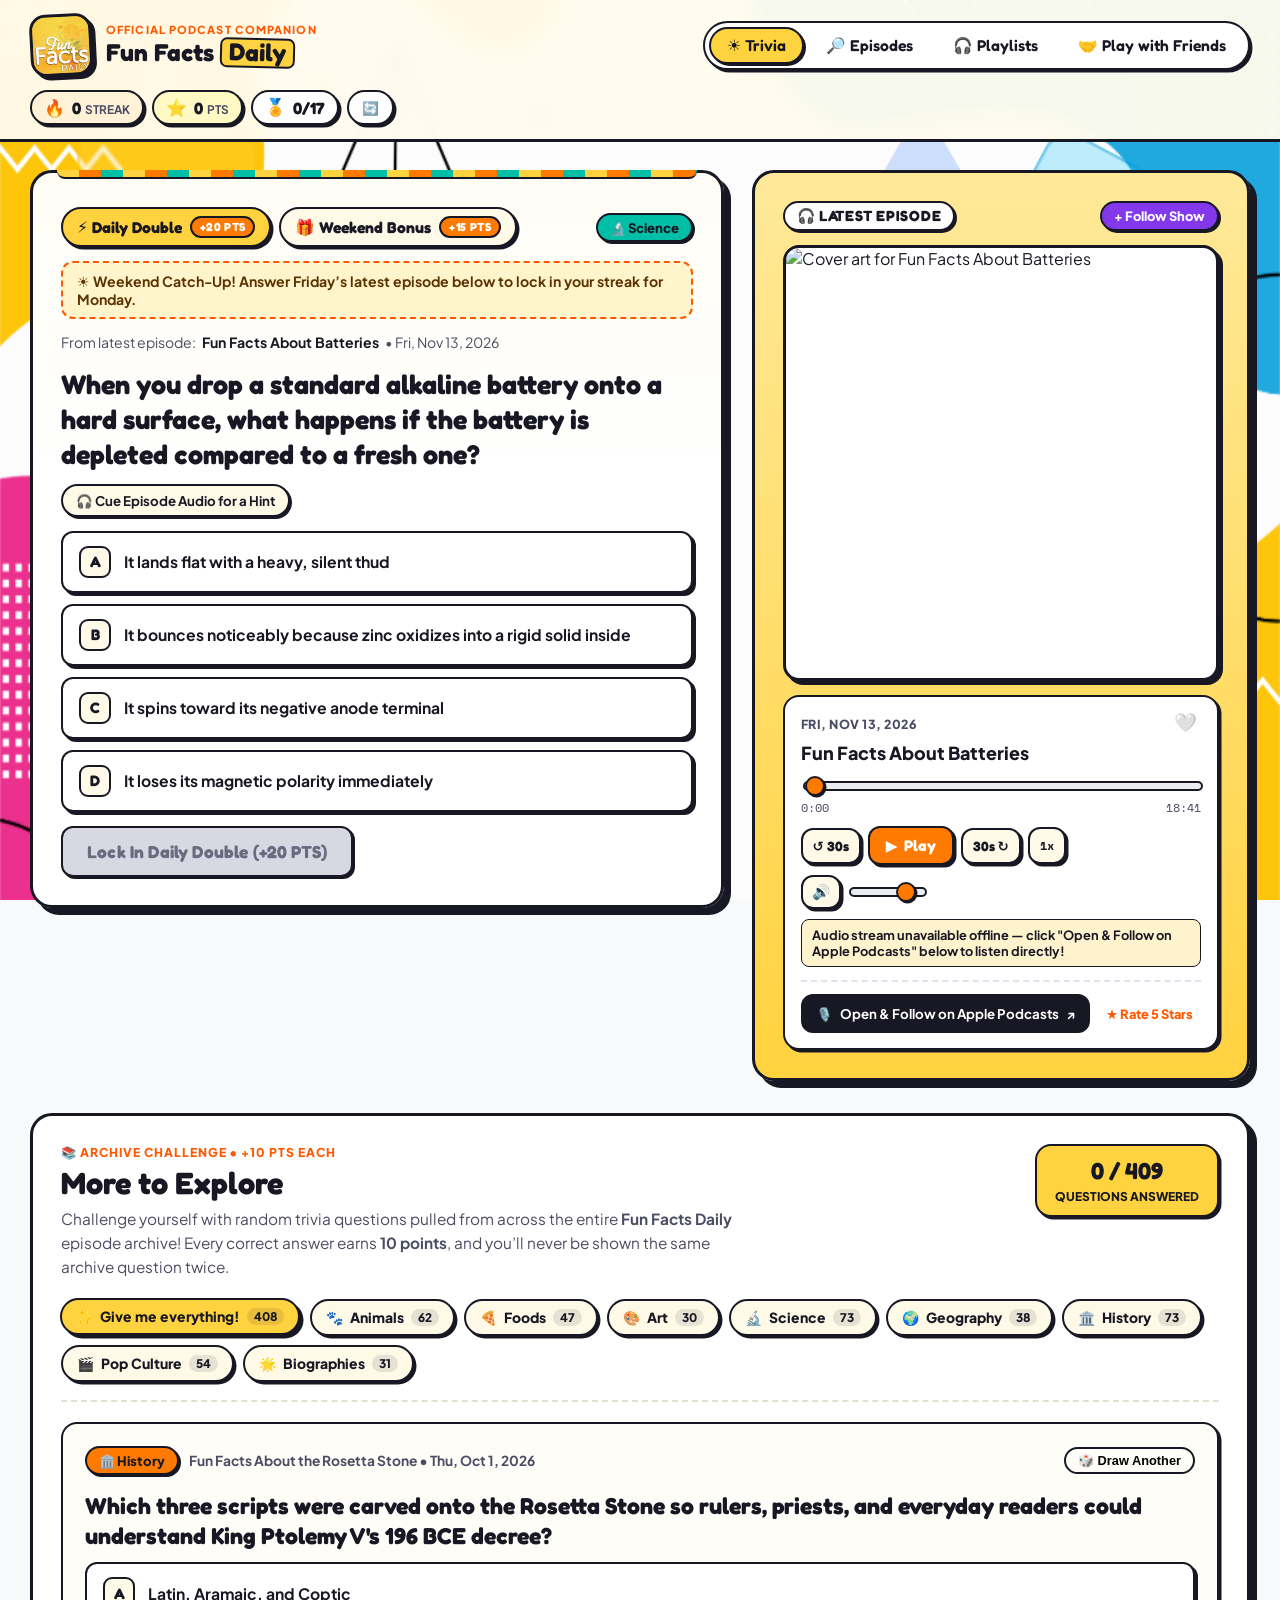
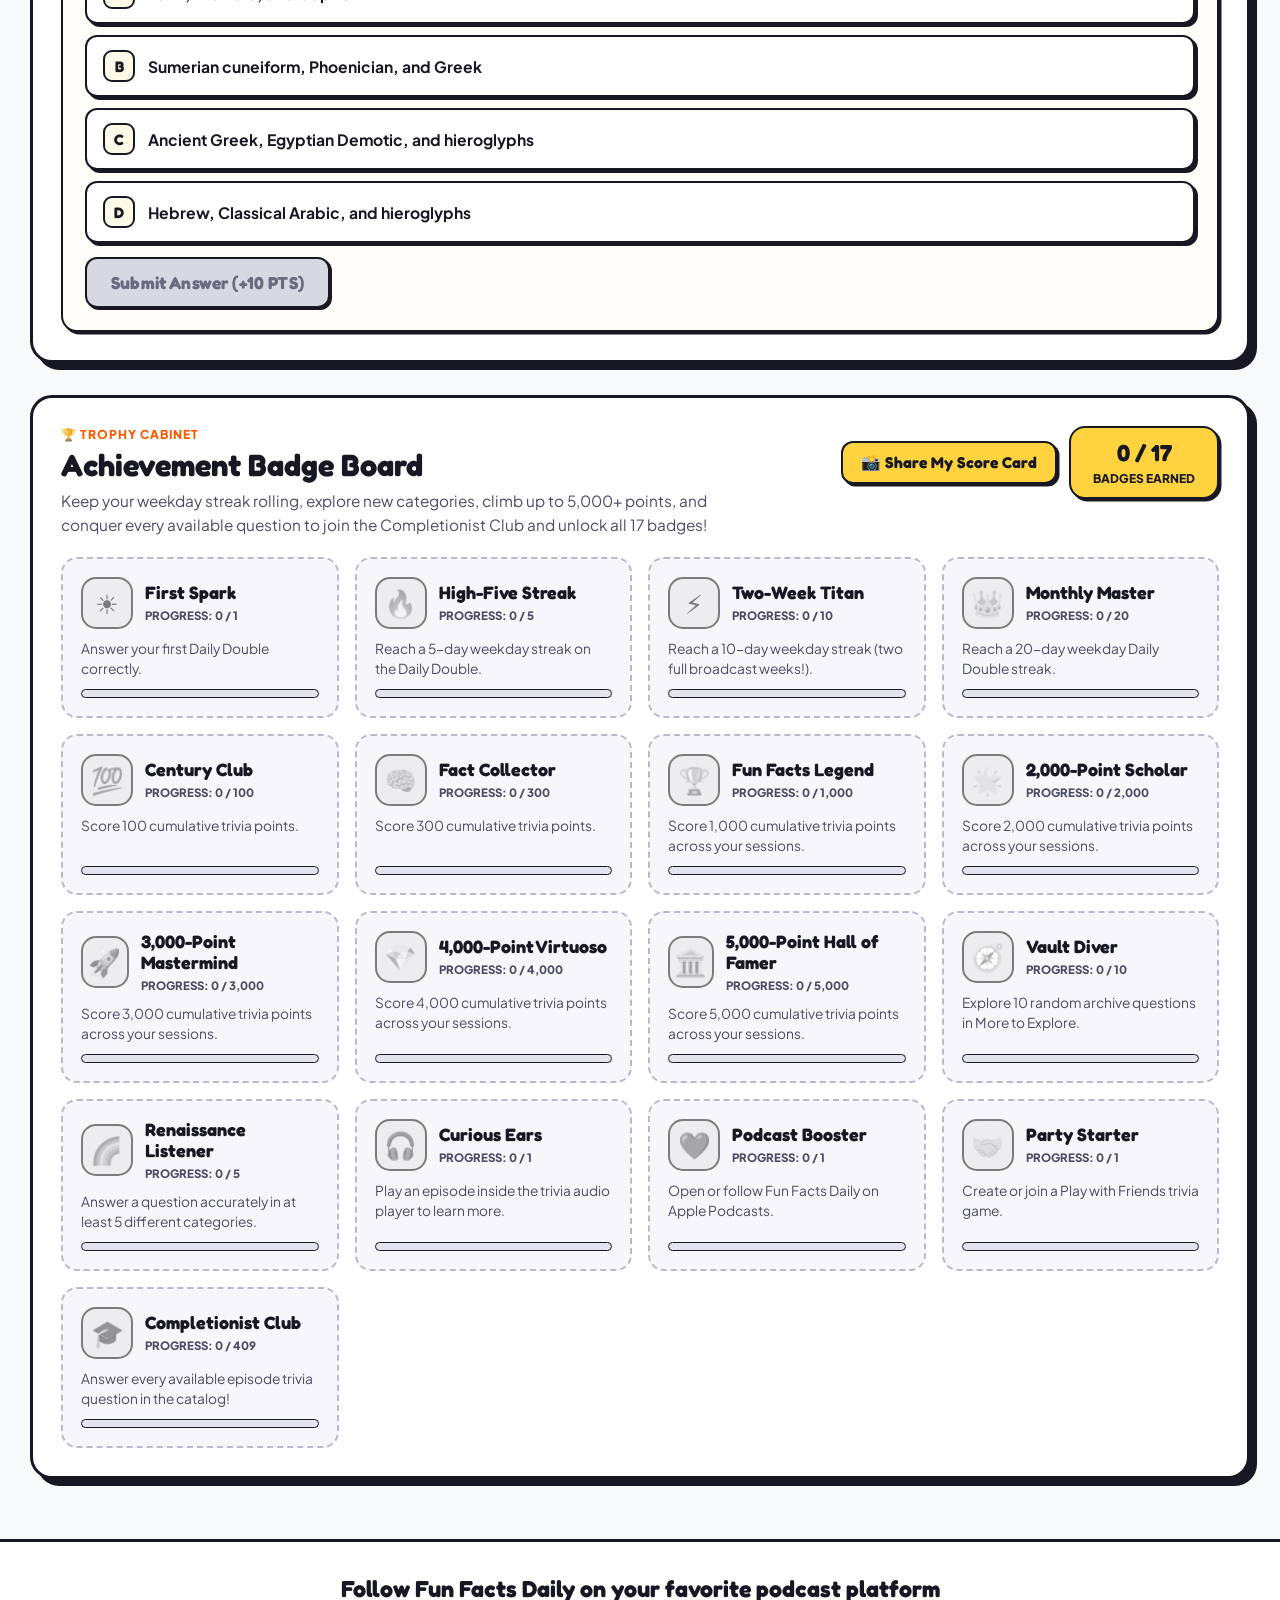
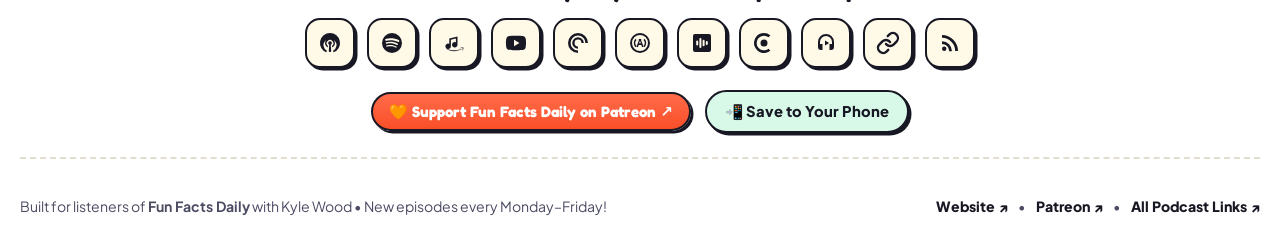
==== commit 45ac5b52: "Add files via upload" ====
--- a/public/index.html
+++ b/public/index.html
@@ -32,19 +32,23 @@
     </a>
   </div>
 
-  <!-- Decorative Memphis Geometric Background Layer -->
+  <!-- Fixed 100%-Stretched Non-Tiled Background Wallpaper -->
+  <div class="wallpaper-fixed-bg" aria-hidden="true"></div>
+
+  <!-- Translucent Drifting Geometric Shapes (Above Wallpaper, Under Site Windows) -->
   <div class="memphis-bg" aria-hidden="true">
-    <svg class="m-shape m-shape--squiggle" viewBox="0 0 180 48" fill="none">
-      <path d="M6 34C22 10 38 10 54 34C70 58 86 58 102 34C118 10 134 10 150 34C160 48 168 48 174 34" stroke="currentColor" stroke-width="8" stroke-linecap="round"/>
-    </svg>
-    <svg class="m-shape m-shape--triangle" viewBox="0 0 90 80" fill="none">
-      <polygon points="45,6 84,74 6,74" fill="currentColor" stroke="#181824" stroke-width="5" stroke-linejoin="round"/>
-    </svg>
-    <svg class="m-shape m-shape--donut" viewBox="0 0 90 90" fill="none">
-      <circle cx="45" cy="45" r="30" stroke="currentColor" stroke-width="14"/>
-      <circle cx="45" cy="45" r="37" stroke="#181824" stroke-width="3.5"/>
-    </svg>
-    <div class="m-shape m-shape--dots"></div>
+    <span class="drift-shape drift-shape--1"></span>
+    <span class="drift-shape drift-shape--2"></span>
+    <span class="drift-shape drift-shape--3"></span>
+    <span class="drift-shape drift-shape--4"></span>
+    <span class="drift-shape drift-shape--5"></span>
+    <span class="drift-shape drift-shape--6"></span>
+    <span class="drift-shape drift-shape--7"></span>
+    <span class="drift-shape drift-shape--8"></span>
+    <span class="drift-shape drift-shape--9"></span>
+    <span class="drift-shape drift-shape--10"></span>
+    <span class="drift-shape drift-shape--11"></span>
+    <span class="drift-shape drift-shape--12"></span>
   </div>
 
   <!-- Confetti Canvas & Celebration Toast Stack -->
@@ -107,16 +111,6 @@
       </div>
 
       <div class="drawer-actions-col">
-        <a
-          href="https://www.patreon.com/cw/FunFactsDailyPod"
-          target="_blank"
-          rel="noopener noreferrer"
-          class="patreon-cta-btn patreon-cta-btn--full"
-          id="drawer-btn-patreon"
-        >
-          🧡 Support Fun Facts Daily on Patreon ↗
-        </a>
-
         <div class="drawer-utility-row">
           <button type="button" class="icon-action-btn icon-action-btn--install" id="drawer-btn-install-app">
             📲 Save to Your Phone
@@ -124,9 +118,6 @@
           <button type="button" class="icon-action-btn" id="drawer-btn-sync">
             🔄 Sync Progress
           </button>
-          <button type="button" class="icon-action-btn" id="drawer-btn-studio" title="Host Studio">
-            🎙️ Studio
-          </button>
         </div>
       </div>
     </div>
@@ -135,7 +126,7 @@
   <!-- Full Top Site Header (Scrolls Away Naturally as User Scrolls Down) -->
   <header class="site-header" id="site-header">
     <div class="header-inner">
-      <div class="header-top-row">
+      <div class="header-bottom-row">
         <a href="#top" class="brand-logo" id="brand-home-link">
           <div class="brand-logo-frame">
             <img
@@ -152,29 +143,6 @@
           </div>
         </a>
 
-        <div class="header-cta-cluster">
-          <a
-            href="https://www.patreon.com/cw/FunFactsDailyPod"
-            target="_blank"
-            rel="noopener noreferrer"
-            class="patreon-cta-btn"
-            id="btn-patreon-top"
-          >
-            🧡 Support Fun Facts Daily on Patreon ↗
-          </a>
-
-          <button
-            type="button"
-            class="icon-action-btn icon-action-btn--install"
-            id="btn-install-app"
-            title="Add Fun Facts Daily to your phone Home Screen"
-          >
-            📲 Save to Your Phone
-          </button>
-        </div>
-      </div>
-
-      <div class="header-bottom-row">
         <nav class="mode-switcher" aria-label="App Sections">
           <button type="button" class="mode-btn is-active" id="btn-mode-solo" data-switch-mode="solo">
             ☀️ Trivia
@@ -216,10 +184,6 @@
 
           <button type="button" class="icon-action-btn" id="btn-open-sync" title="Save or transfer your streak, playlists &amp; points across devices">
             🔄
-          </button>
-
-          <button type="button" class="icon-action-btn" id="btn-open-studio" title="Host Studio: Inspect &amp; edit episode questions">
-            🎙️
           </button>
         </div>
       </div>
@@ -972,6 +936,26 @@
           </svg>
         </a>
       </div>
+      <div class="footer-cta-bar">
+        <a
+          href="https://www.patreon.com/cw/FunFactsDailyPod"
+          target="_blank"
+          rel="noopener noreferrer"
+          class="patreon-cta-btn"
+          id="btn-patreon-footer"
+        >
+          🧡 Support Fun Facts Daily on Patreon ↗
+        </a>
+
+        <button
+          type="button"
+          class="icon-action-btn icon-action-btn--install footer-save-phone-btn"
+          id="btn-install-app"
+          title="Add Fun Facts Daily to your phone Home Screen"
+        >
+          📲 Save to Your Phone
+        </button>
+      </div>
     </div>
 
     <div class="footer-inner">
--- a/public/css/styles.css
+++ b/public/css/styles.css
@@ -71,75 +71,236 @@
   min-height: 100vh;
   font-family: var(--font-body);
   color: var(--ink);
-  background-color: var(--bg-canvas);
-  background-image:
-    radial-gradient(circle at 12% 10%, var(--bg-glow) 0%, transparent 42%),
-    radial-gradient(circle at 88% 22%, rgba(255, 122, 0, 0.16) 0%, transparent 36%),
-    radial-gradient(var(--ink) 1px, transparent 1px);
-  background-size: 100% 100%, 100% 100%, 28px 28px;
-  background-position: 0 0, 0 0, -1px -1px;
-  background-blend-mode: normal;
-  transition: background-color 0.35s ease;
+  background-color: #f8f9fa;
+  background-image: url('../icons/wallpaper-bg.png');
+  background-repeat: no-repeat;
+  background-position: center center;
+  background-size: 100% 100%;
+  background-attachment: fixed;
   overflow-x: hidden;
 }
 
-/* Soften polka-dot pattern subtly */
-body::before {
-  content: '';
+/* Fixed 100%-Stretched Non-Tiled Wallpaper Layer (Guarantees fixed stretch on iOS Safari & mobile too) */
+.wallpaper-fixed-bg {
   position: fixed;
   inset: 0;
-  background: var(--bg-canvas);
-  opacity: 0.87;
-  z-index: -2;
+  width: 100vw;
+  height: 100vh;
+  background-image: url('../icons/wallpaper-bg.png');
+  background-repeat: no-repeat;
+  background-position: center center;
+  background-size: 100% 100%;
+  z-index: 0;
   pointer-events: none;
-  transition: background-color 0.35s ease;
-}
-
-/* Memphis Decorative Floating Shapes */
+}
+
+/* Translucent Drifting Shapes Layer (Floats Over Wallpaper, Under Site Windows) */
 .memphis-bg {
   position: fixed;
   inset: 0;
-  z-index: -1;
+  z-index: 1;
   pointer-events: none;
   overflow: hidden;
 }
 
-.m-shape {
+.drift-shape {
   position: absolute;
-  opacity: 0.7;
-}
-
-.m-shape--squiggle {
-  top: 96px;
-  left: -24px;
-  width: 170px;
-  color: var(--brand-orange);
-  transform: rotate(-14deg);
-}
-
-.m-shape--triangle {
-  top: 150px;
-  right: 2.5%;
-  width: 74px;
-  color: var(--brand-yellow);
-  transform: rotate(16deg);
-}
-
-.m-shape--donut {
+  display: block;
+  pointer-events: none;
+  will-change: transform;
+  backdrop-filter: blur(1px);
+}
+
+/* 1: Large translucent warm yellow circle */
+.drift-shape--1 {
+  width: 180px;
+  height: 180px;
+  top: 8%;
+  left: 6%;
+  border-radius: 50%;
+  background: rgba(255, 210, 63, 0.30);
+  border: 3px solid rgba(255, 190, 11, 0.42);
+  animation: driftPathA 28s ease-in-out infinite alternate;
+}
+
+/* 2: Medium translucent cyan rounded diamond */
+.drift-shape--2 {
+  width: 115px;
+  height: 115px;
+  top: 16%;
+  right: 11%;
+  border-radius: 26px;
+  background: rgba(0, 187, 249, 0.25);
+  border: 3px solid rgba(0, 150, 214, 0.36);
+  transform: rotate(28deg);
+  animation: driftPathB 34s ease-in-out infinite alternate;
+}
+
+/* 3: Small translucent hot-pink ring / donut */
+.drift-shape--3 {
+  width: 72px;
+  height: 72px;
+  top: 38%;
+  left: 3.5%;
+  border-radius: 50%;
+  background: rgba(255, 77, 141, 0.14);
+  border: 14px solid rgba(255, 77, 141, 0.30);
+  animation: driftPathC 24s ease-in-out infinite alternate;
+}
+
+/* 4: Extra-large translucent orange-coral soft capsule */
+.drift-shape--4 {
+  width: 210px;
+  height: 96px;
+  top: 52%;
+  right: 4%;
+  border-radius: 999px;
+  background: rgba(255, 122, 0, 0.22);
+  border: 3px solid rgba(255, 122, 0, 0.34);
+  transform: rotate(-18deg);
+  animation: driftPathD 38s ease-in-out infinite alternate;
+}
+
+/* 5: Medium translucent mint-teal circle */
+.drift-shape--5 {
+  width: 130px;
+  height: 130px;
+  bottom: 14%;
+  left: 14%;
+  border-radius: 50%;
+  background: rgba(0, 191, 166, 0.24);
+  border: 3px solid rgba(0, 191, 166, 0.36);
+  animation: driftPathB 31s ease-in-out infinite alternate-reverse;
+}
+
+/* 6: Small translucent violet rounded square */
+.drift-shape--6 {
+  width: 64px;
+  height: 64px;
+  top: 24%;
+  left: 44%;
+  border-radius: 18px;
+  background: rgba(155, 93, 229, 0.22);
+  border: 2.5px solid rgba(155, 93, 229, 0.35);
+  animation: driftPathA 26s ease-in-out infinite alternate-reverse;
+}
+
+/* 7: Large translucent magenta ring */
+.drift-shape--7 {
+  width: 155px;
+  height: 155px;
   bottom: 8%;
-  left: 2.5%;
-  width: 82px;
-  color: var(--accent-pop);
-}
-
-.m-shape--dots {
-  bottom: 14%;
-  right: 2%;
-  width: 110px;
-  height: 110px;
-  background-image: radial-gradient(var(--brand-orange) 3px, transparent 3px);
-  background-size: 18px 18px;
-  transform: rotate(10deg);
+  right: 18%;
+  border-radius: 50%;
+  background: rgba(255, 77, 109, 0.12);
+  border: 18px solid rgba(255, 77, 109, 0.24);
+  animation: driftPathC 36s ease-in-out infinite alternate;
+}
+
+/* 8: Tiny translucent sunny gold pill */
+.drift-shape--8 {
+  width: 92px;
+  height: 44px;
+  top: 68%;
+  left: 36%;
+  border-radius: 999px;
+  background: rgba(255, 210, 63, 0.32);
+  border: 2.5px solid rgba(255, 175, 0, 0.42);
+  animation: driftPathD 22s ease-in-out infinite alternate;
+}
+
+/* 9: Medium translucent sky-blue triangle (clip-path) */
+.drift-shape--9 {
+  width: 105px;
+  height: 95px;
+  top: 11%;
+  left: 68%;
+  background: rgba(58, 134, 255, 0.24);
+  clip-path: polygon(50% 6%, 95% 92%, 5% 92%);
+  animation: driftPathA 33s ease-in-out infinite alternate;
+}
+
+/* 10: Small translucent coral-orange circle */
+.drift-shape--10 {
+  width: 54px;
+  height: 54px;
+  top: 46%;
+  left: 78%;
+  border-radius: 50%;
+  background: rgba(255, 122, 0, 0.28);
+  border: 2.5px solid rgba(255, 88, 0, 0.36);
+  animation: driftPathC 21s ease-in-out infinite alternate-reverse;
+}
+
+/* 11: Large translucent turquoise rounded diamond */
+.drift-shape--11 {
+  width: 140px;
+  height: 140px;
+  top: 74%;
+  left: 62%;
+  border-radius: 34px;
+  background: rgba(46, 196, 182, 0.20);
+  border: 3px solid rgba(46, 196, 182, 0.32);
+  animation: driftPathB 40s ease-in-out infinite alternate;
+}
+
+/* 12: Medium translucent yellow-orange triangle */
+.drift-shape--12 {
+  width: 88px;
+  height: 80px;
+  bottom: 28%;
+  left: 22%;
+  background: rgba(255, 159, 28, 0.26);
+  clip-path: polygon(50% 8%, 94% 90%, 6% 90%);
+  animation: driftPathD 29s ease-in-out infinite alternate-reverse;
+}
+
+@keyframes driftPathA {
+  0% {
+    transform: translate3d(0, 0, 0) rotate(0deg) scale(1);
+  }
+  50% {
+    transform: translate3d(65px, 42px, 0) rotate(22deg) scale(1.06);
+  }
+  100% {
+    transform: translate3d(-45px, 85px, 0) rotate(-18deg) scale(0.95);
+  }
+}
+
+@keyframes driftPathB {
+  0% {
+    transform: translate3d(0, 0, 0) rotate(18deg) scale(1);
+  }
+  50% {
+    transform: translate3d(-75px, 55px, 0) rotate(-16deg) scale(1.08);
+  }
+  100% {
+    transform: translate3d(48px, -60px, 0) rotate(36deg) scale(0.94);
+  }
+}
+
+@keyframes driftPathC {
+  0% {
+    transform: translate3d(0, 0, 0) rotate(0deg) scale(1);
+  }
+  50% {
+    transform: translate3d(52px, -64px, 0) rotate(40deg) scale(1.1);
+  }
+  100% {
+    transform: translate3d(-58px, -28px, 0) rotate(-25deg) scale(0.92);
+  }
+}
+
+@keyframes driftPathD {
+  0% {
+    transform: translate3d(0, 0, 0) rotate(-12deg) scale(1);
+  }
+  50% {
+    transform: translate3d(-60px, -48px, 0) rotate(14deg) scale(1.05);
+  }
+  100% {
+    transform: translate3d(70px, 38px, 0) rotate(-28deg) scale(0.96);
+  }
 }
 
 /* Confetti Overlay */
@@ -596,6 +757,8 @@
    ========================================================================== */
 
 .page-container {
+  position: relative;
+  z-index: 10;
   max-width: 1260px;
   margin: 0 auto;
   padding: 28px 20px 60px;
@@ -2197,9 +2360,26 @@
 }
 
 .site-footer {
+  position: relative;
+  z-index: 10;
   border-top: var(--border-thick);
-  background: var(--surface);
+  background: rgba(255, 255, 255, 0.95);
+  backdrop-filter: blur(8px);
   padding: 32px 20px 22px;
+}
+
+.footer-cta-bar {
+  display: flex;
+  align-items: center;
+  justify-content: center;
+  gap: 14px;
+  flex-wrap: wrap;
+  margin-top: 22px;
+}
+
+.footer-save-phone-btn {
+  padding: 10px 18px;
+  font-size: 0.92rem;
 }
 
 .footer-platform-section {
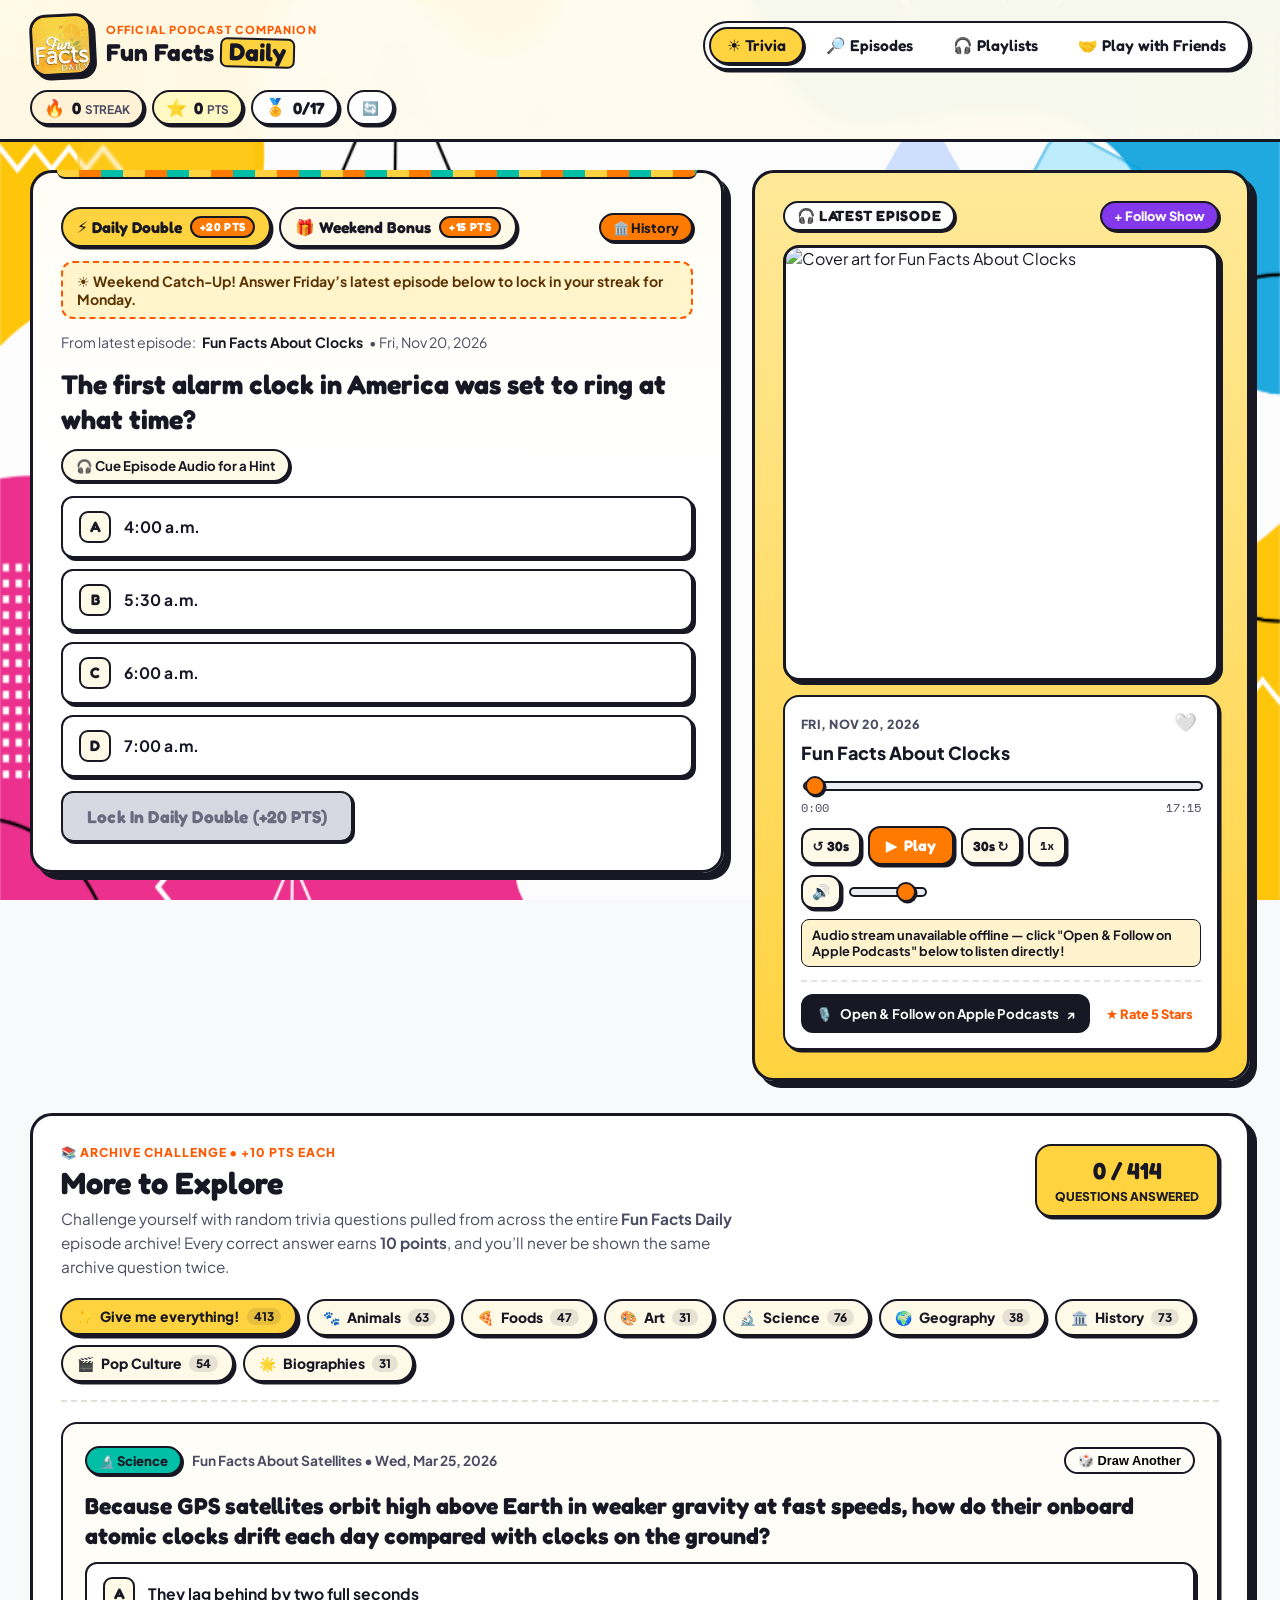
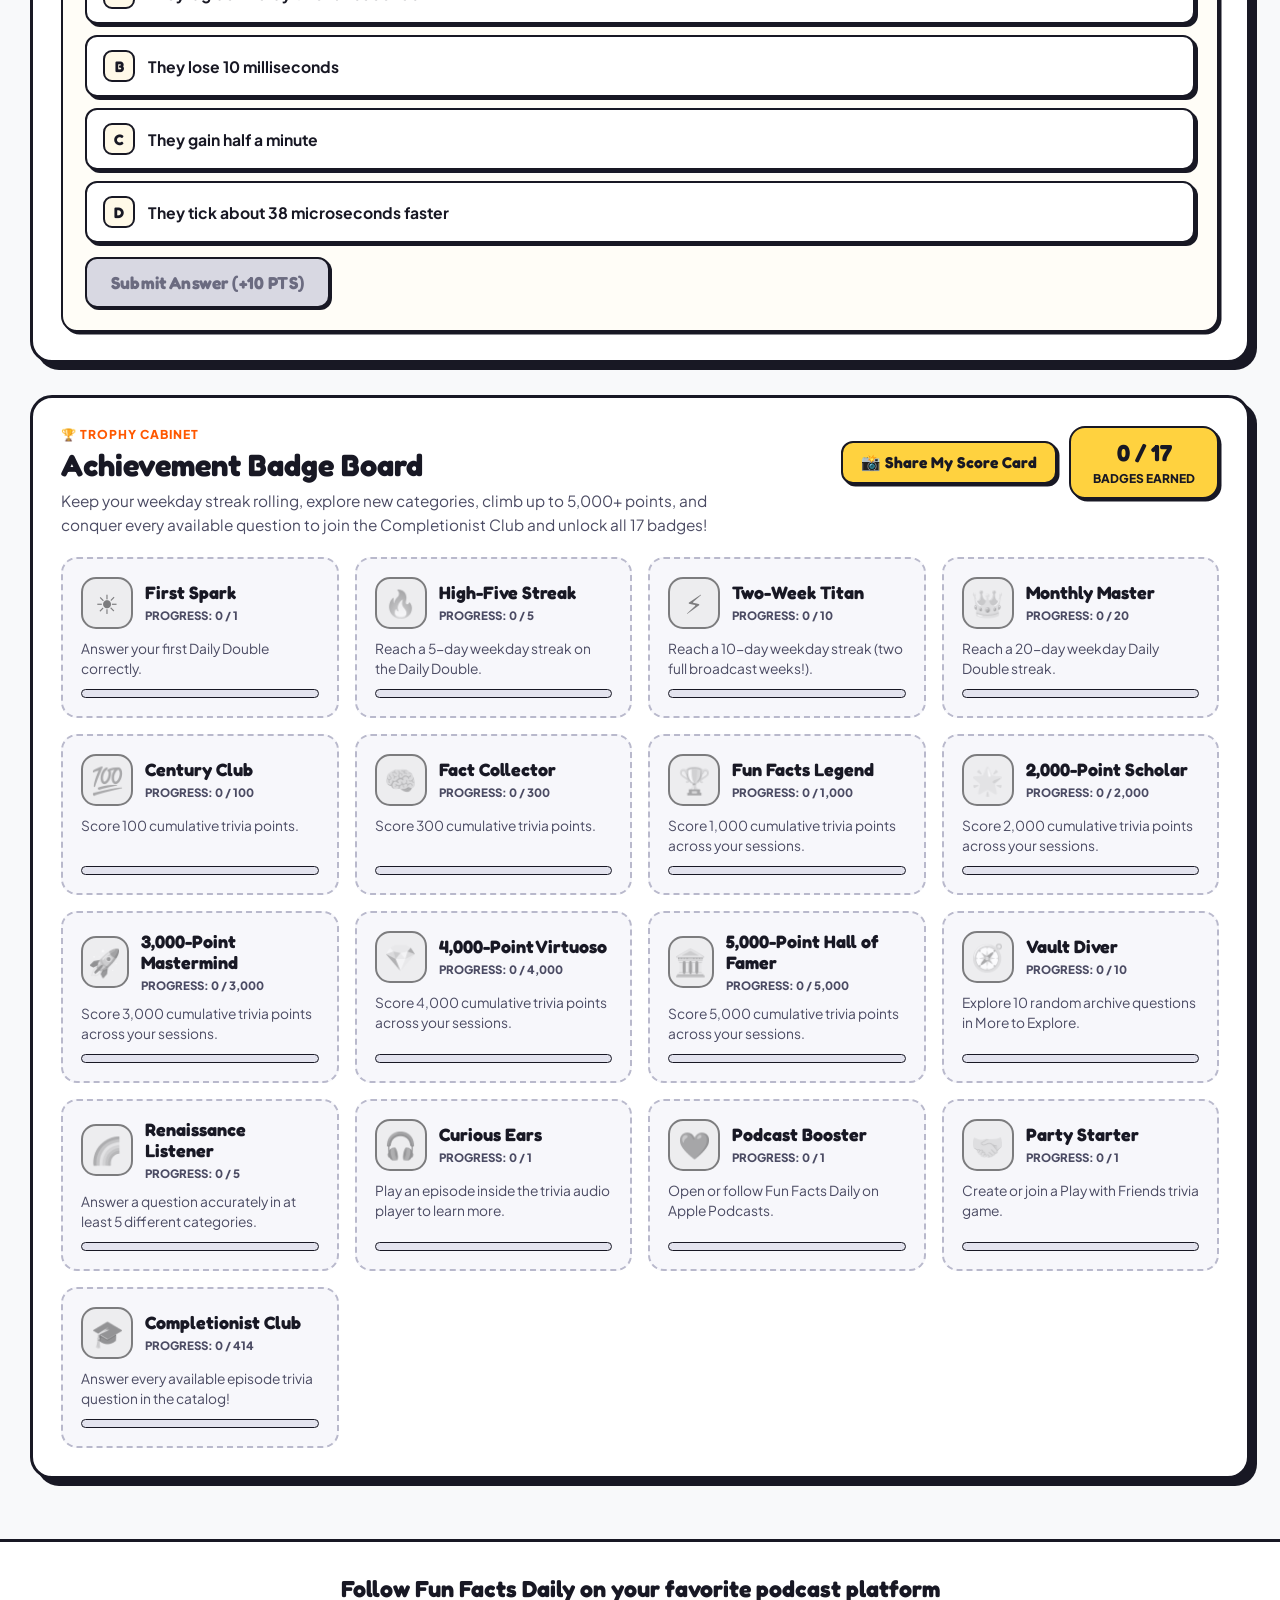
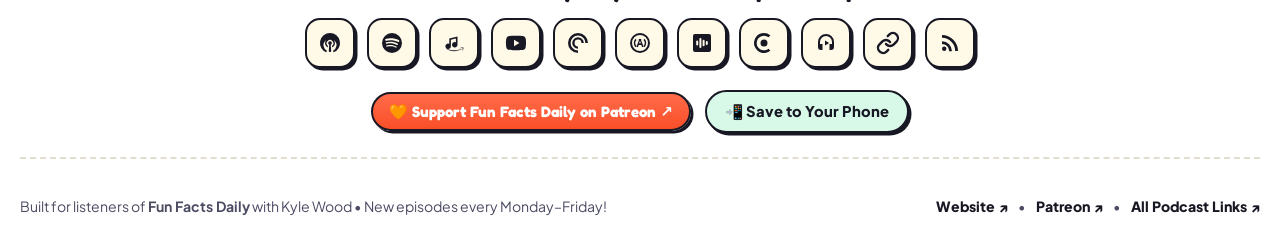
==== commit 4967a69a: "Add files via upload" ====
--- a/public/index.html
+++ b/public/index.html
@@ -1107,82 +1107,6 @@
     </div>
   </div>
 
-  <!-- ==========================================
-       MODAL 5: HOST STUDIO (QUESTION & FEED INSPECTOR)
-       ========================================== -->
-  <div class="modal-backdrop" id="studio-modal" hidden>
-    <div class="memphis-card modal-dialog modal-dialog--wide" role="dialog" aria-modal="true" aria-labelledby="studio-modal-title">
-      <div class="modal-header">
-        <h2 id="studio-modal-title">🎙️ Host Studio &amp; Feed Monitor</h2>
-        <button type="button" class="modal-close-btn" data-close-modal="studio-modal" aria-label="Close">✕</button>
-      </div>
-      <p class="modal-desc">
-        Automated RSS Agent monitors <code>feeds.megaphone.fm/ARML3789803370</code> every weekday (Mon–Fri) to add new episodes automatically.
-        Currently loaded: <strong id="studio-ep-count">0</strong> episodes. Search any episode below to preview or fine-tune its trivia question or audio cue timestamp!
-      </p>
-
-      <div class="code-builder-row">
-        <input type="search" id="studio-search-input" class="memphis-input" placeholder="Search episode title or question (e.g. Horses, Kid Inventors, Bears)…" />
-        <button type="button" class="secondary-cta-btn" id="btn-export-questions-json" title="Download updated questions.json with your edits">
-          ⬇ Export JSON
-        </button>
-      </div>
-
-      <div class="studio-results-list" id="studio-results-list"></div>
-
-      <form id="studio-edit-form" class="studio-edit-pane" hidden>
-        <h3 id="studio-edit-ep-title">Edit Question</h3>
-        <div class="studio-two-col">
-          <div>
-            <label class="field-label" for="studio-q-category">Category</label>
-            <select id="studio-q-category" class="memphis-input"></select>
-          </div>
-          <div>
-            <label class="field-label" for="studio-q-cue">Answer Timestamp Cue (Seconds)</label>
-            <input type="number" id="studio-q-cue" class="memphis-input" min="0" max="3600" />
-          </div>
-        </div>
-
-        <label class="field-label" for="studio-q-text">Question</label>
-        <input type="text" id="studio-q-text" class="memphis-input" required />
-
-        <div class="studio-two-col">
-          <div>
-            <label class="field-label" for="studio-opt-0">Option A</label>
-            <input type="text" id="studio-opt-0" class="memphis-input" required />
-          </div>
-          <div>
-            <label class="field-label" for="studio-opt-1">Option B</label>
-            <input type="text" id="studio-opt-1" class="memphis-input" required />
-          </div>
-          <div>
-            <label class="field-label" for="studio-opt-2">Option C</label>
-            <input type="text" id="studio-opt-2" class="memphis-input" required />
-          </div>
-          <div>
-            <label class="field-label" for="studio-opt-3">Option D</label>
-            <input type="text" id="studio-opt-3" class="memphis-input" required />
-          </div>
-        </div>
-
-        <label class="field-label" for="studio-q-correct">Correct Option</label>
-        <select id="studio-q-correct" class="memphis-input">
-          <option value="0">Option A</option>
-          <option value="1">Option B</option>
-          <option value="2">Option C</option>
-          <option value="3">Option D</option>
-        </select>
-
-        <label class="field-label" for="studio-q-exp">Explanation (2–3 sentences)</label>
-        <textarea id="studio-q-exp" class="memphis-input" rows="3" required></textarea>
-
-        <div class="reveal-actions">
-          <button type="submit" class="primary-cta-btn">💾 Save Changes</button>
-        </div>
-      </form>
-    </div>
-  </div>
-
   <script type="module" src="./js/app.js"></script>
 </body>
 </html>
